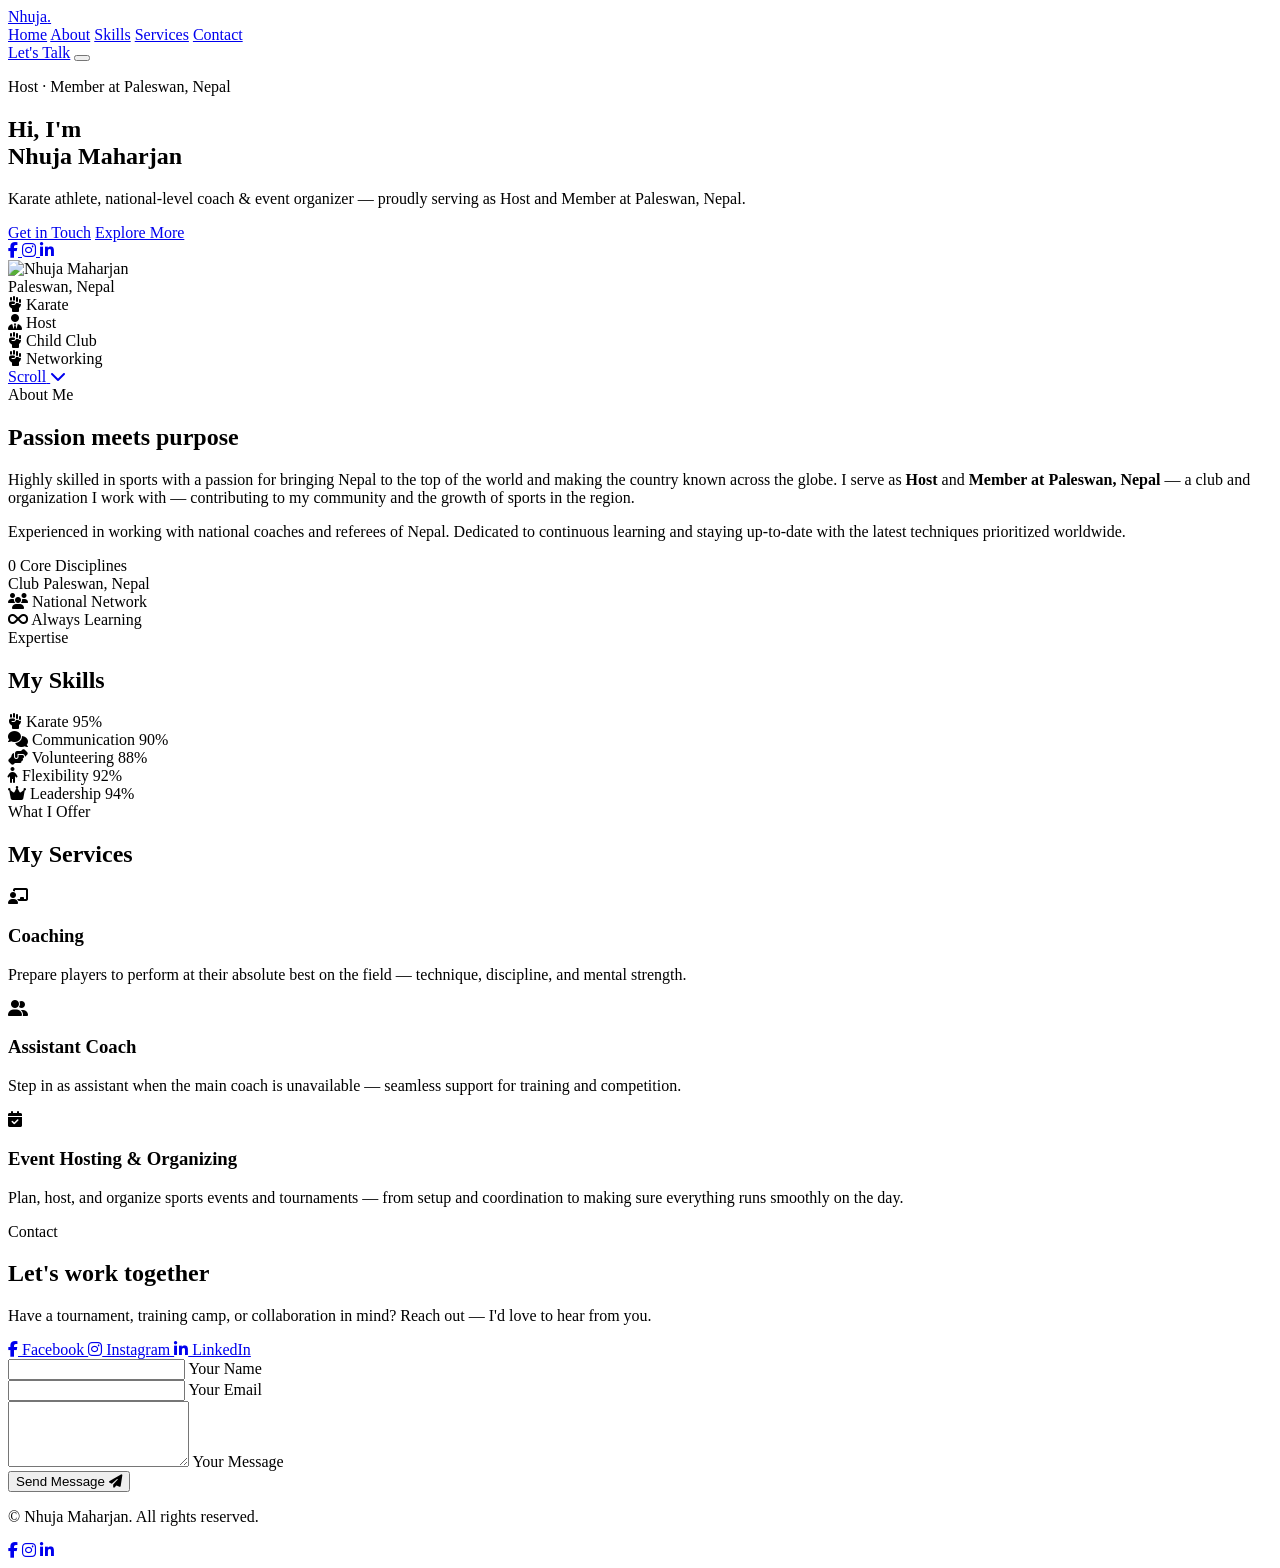
==== index.html @ 18d1a32d "Commit2" ====
<!DOCTYPE html>
<html lang="en">
<head>
  <meta charset="UTF-8">
  <meta name="viewport" content="width=device-width, initial-scale=1.0">
  <meta name="description" content="Nhuja Maharjan — Host & Member at Paleswan, Nepal. Karate athlete, coach, and event organizer.">
  <title>Nhuja Maharjan | Portfolio</title>
  <link rel="preconnect" href="https://fonts.googleapis.com">
  <link rel="preconnect" href="https://fonts.gstatic.com" crossorigin>
  <link href="https://fonts.googleapis.com/css2?family=Outfit:wght@300;400;500;600;700&family=Syne:wght@600;700;800&display=swap" rel="stylesheet">
  <link rel="stylesheet" href="https://cdnjs.cloudflare.com/ajax/libs/font-awesome/6.5.1/css/all.min.css">
  <link rel="stylesheet" href="css/style.css">
</head>
<body>
  <div class="cursor-glow" aria-hidden="true"></div>
  <div class="grain" aria-hidden="true"></div>

  <header class="header" id="header">
    <a href="#home" class="logo">Nhuja<span>.</span></a>
    <nav class="nav" id="nav">
      <a href="#home" class="nav-link active">Home</a>
      <a href="#about" class="nav-link">About</a>
      <a href="#skills" class="nav-link">Skills</a>
      <a href="#services" class="nav-link">Services</a>
      <a href="#contact" class="nav-link">Contact</a>
    </nav>
    <a href="#contact" class="btn btn-primary header-cta">Let's Talk</a>
    <button class="menu-toggle" id="menuToggle" aria-label="Toggle menu" aria-expanded="false">
      <span></span>
      <span></span>
      <span></span>
    </button>
  </header>

  <main>
    <section class="hero" id="home">
      <div class="hero-bg">
        <div class="orb orb-1"></div>
        <div class="orb orb-2"></div>
        <div class="orb orb-3"></div>
        <div class="grid-lines"></div>
      </div>
      <div class="container hero-inner">
        <div class="hero-content reveal">
          <p class="eyebrow">
            <span class="pulse-dot"></span>
            Host · Member at Paleswan, Nepal
          </p>
          <h1 class="hero-title">
            Hi, I'm <br>
            <span class="gradient-text">Nhuja Maharjan</span>
          </h1>
          <p class="hero-subtitle">
            Karate athlete, national-level coach & event organizer — proudly serving as Host and Member at Paleswan, Nepal.
          </p>
          <div class="hero-actions">
            <a href="#contact" class="btn btn-primary">Get in Touch</a>
            <a href="#about" class="btn btn-ghost">Explore More</a>
          </div>
          <div class="hero-social">
            <a href="https://www.facebook.com/nhujah.maharjan.11" target="_blank" rel="noopener noreferrer" aria-label="Facebook">
              <i class="fab fa-facebook-f"></i>
            </a>
            <a href="https://www.instagram.com/_kai_cha/" target="_blank" rel="noopener noreferrer" aria-label="Instagram">
              <i class="fab fa-instagram"></i>
            </a>
            <a href="https://www.linkedin.com/in/nhuja-maharjan-b84320339/" target="_blank" rel="noopener noreferrer" aria-label="LinkedIn">
              <i class="fab fa-linkedin-in"></i>
            </a>
          </div>
        </div>
        <div class="hero-visual reveal reveal-delay">
          <div class="avatar-ring has-photo">
            <div class="avatar has-photo">
              <img src="images/555_8491.JPG" alt="Nhuja Maharjan" class="avatar-img" width="272" height="272">
            </div>
          </div>
          <div class="floating-card card-1">
            <span>Paleswan, Nepal</span>
          </div>
          <div class="floating-card card-2">
            <i class="fas fa-fist-raised"></i>
            <span>Karate</span>
          </div>
          <div class="floating-card card-3">
            <i class="fas fa-user-tie"></i>
            <span>Host</span>
          </div>
          <div class="floating-card card-2">
            <i class="fas fa-fist-raised"></i>
            <span>Child Club</span>
          </div>
          <div class="floating-card card-2">
            <i class="fas fa-fist-raised"></i>
            <span>Networking</span>
          </div>
        </div>
      </div>
      <a href="#about" class="scroll-hint" aria-label="Scroll down">
        <span>Scroll</span>
        <i class="fas fa-chevron-down"></i>
      </a>
    </section>

    <section class="section about" id="about">
      <div class="container">
        <div class="section-header reveal">
          <span class="section-tag">About Me</span>
          <h2 class="section-title">Passion meets <span class="gradient-text">purpose</span></h2>
        </div>
        <div class="about-grid">
          <div class="about-text reveal">
            <p>
              Highly skilled in sports with a passion for bringing Nepal to the top of the world and making the country known across the globe. I serve as <strong>Host</strong> and <strong>Member at Paleswan, Nepal</strong> — a club and organization I work with — contributing to my community and the growth of sports in the region.
            </p>
            <p>
              Experienced in working with national coaches and referees of Nepal. Dedicated to continuous learning and staying up-to-date with the latest techniques prioritized worldwide.
            </p>
          </div>
          <div class="stats reveal reveal-delay">
            <div class="stat-card">
              <span class="stat-number" data-count="5">0</span>
              <span class="stat-label">Core Disciplines</span>
            </div>
            <div class="stat-card">
              <span class="stat-number stat-text">Club</span>
              <span class="stat-label">Paleswan, Nepal</span>
            </div>
            <div class="stat-card">
              <span class="stat-number"><i class="fas fa-users"></i></span>
              <span class="stat-label">National Network</span>
            </div>
            <div class="stat-card">
              <span class="stat-number"><i class="fas fa-infinity"></i></span>
              <span class="stat-label">Always Learning</span>
            </div>
          </div>
        </div>
      </div>
    </section>

    <section class="section skills" id="skills">
      <div class="container">
        <div class="section-header reveal">
          <span class="section-tag">Expertise</span>
          <h2 class="section-title">My <span class="gradient-text">Skills</span></h2>
        </div>
        <div class="skills-list">
          <div class="skill-item reveal">
            <div class="skill-header">
              <span class="skill-name"><i class="fas fa-fist-raised"></i> Karate</span>
              <span class="skill-percent">95%</span>
            </div>
            <div class="skill-bar"><div class="skill-fill" data-width="95"></div></div>
          </div>
          <div class="skill-item reveal">
            <div class="skill-header">
              <span class="skill-name"><i class="fas fa-comments"></i> Communication</span>
              <span class="skill-percent">90%</span>
            </div>
            <div class="skill-bar"><div class="skill-fill" data-width="90"></div></div>
          </div>
          <div class="skill-item reveal">
            <div class="skill-header">
              <span class="skill-name"><i class="fas fa-hands-helping"></i> Volunteering</span>
              <span class="skill-percent">88%</span>
            </div>
            <div class="skill-bar"><div class="skill-fill" data-width="88"></div></div>
          </div>
          <div class="skill-item reveal">
            <div class="skill-header">
              <span class="skill-name"><i class="fas fa-child"></i> Flexibility</span>
              <span class="skill-percent">92%</span>
            </div>
            <div class="skill-bar"><div class="skill-fill" data-width="92"></div></div>
          </div>
          <div class="skill-item reveal">
            <div class="skill-header">
              <span class="skill-name"><i class="fas fa-crown"></i> Leadership</span>
              <span class="skill-percent">94%</span>
            </div>
            <div class="skill-bar"><div class="skill-fill" data-width="94"></div></div>
          </div>
        </div>
      </div>
    </section>

    <section class="section services" id="services">
      <div class="container">
        <div class="section-header reveal">
          <span class="section-tag">What I Offer</span>
          <h2 class="section-title">My <span class="gradient-text">Services</span></h2>
        </div>
        <div class="services-grid">
          <article class="service-card reveal">
            <div class="service-icon"><i class="fas fa-chalkboard-teacher"></i></div>
            <h3>Coaching</h3>
            <p>Prepare players to perform at their absolute best on the field — technique, discipline, and mental strength.</p>
            <span class="service-line"></span>
          </article>
          <article class="service-card reveal reveal-delay">
            <div class="service-icon"><i class="fas fa-user-friends"></i></div>
            <h3>Assistant Coach</h3>
            <p>Step in as assistant when the main coach is unavailable — seamless support for training and competition.</p>
            <span class="service-line"></span>
          </article>
          <article class="service-card reveal reveal-delay-2">
            <div class="service-icon"><i class="fas fa-calendar-check"></i></div>
            <h3>Event Hosting & Organizing</h3>
            <p>Plan, host, and organize sports events and tournaments — from setup and coordination to making sure everything runs smoothly on the day.</p>
            <span class="service-line"></span>
          </article>
        </div>
      </div>
    </section>

    <section class="section contact" id="contact">
      <div class="container">
        <div class="contact-wrapper">
          <div class="contact-info reveal">
            <span class="section-tag">Contact</span>
            <h2 class="section-title">Let's work <span class="gradient-text">together</span></h2>
            <p>Have a tournament, training camp, or collaboration in mind? Reach out — I'd love to hear from you.</p>
            <div class="contact-links">
              <a href="https://www.facebook.com/nhujah.maharjan.11" target="_blank" rel="noopener noreferrer" class="contact-link">
                <i class="fab fa-facebook-f"></i> Facebook
              </a>
              <a href="https://www.instagram.com/_kai_cha/" target="_blank" rel="noopener noreferrer" class="contact-link">
                <i class="fab fa-instagram"></i> Instagram
              </a>
              <a href="https://www.linkedin.com/in/nhuja-maharjan-b84320339/" target="_blank" rel="noopener noreferrer" class="contact-link">
                <i class="fab fa-linkedin-in"></i> LinkedIn
              </a>
            </div>
          </div>
          <form class="contact-form reveal reveal-delay" id="contactForm">
            <div class="form-group">
              <input type="text" id="name" name="name" placeholder=" " required>
              <label for="name">Your Name</label>
            </div>
            <div class="form-group">
              <input type="email" id="email" name="email" placeholder=" " required>
              <label for="email">Your Email</label>
            </div>
            <div class="form-group">
              <textarea id="message" name="message" rows="4" placeholder=" " required></textarea>
              <label for="message">Your Message</label>
            </div>
            <button type="submit" class="btn btn-primary btn-full">
              Send Message <i class="fas fa-paper-plane"></i>
            </button>
          </form>
        </div>
      </div>
    </section>
  </main>

  <footer class="footer">
    <div class="container footer-inner">
      <p>&copy; <span id="year"></span> Nhuja Maharjan. All rights reserved.</p>
      <div class="footer-social">
        <a href="https://www.facebook.com/nhujah.maharjan.11" target="_blank" rel="noopener noreferrer" aria-label="Facebook"><i class="fab fa-facebook-f"></i></a>
        <a href="https://www.instagram.com/_kai_cha/" target="_blank" rel="noopener noreferrer" aria-label="Instagram"><i class="fab fa-instagram"></i></a>
        <a href="https://www.linkedin.com/in/nhuja-maharjan-b84320339/" target="_blank" rel="noopener noreferrer" aria-label="LinkedIn"><i class="fab fa-linkedin-in"></i></a>
      </div>
    </div>
  </footer>

  <script src="js/main.js"></script>
</body>
</html>
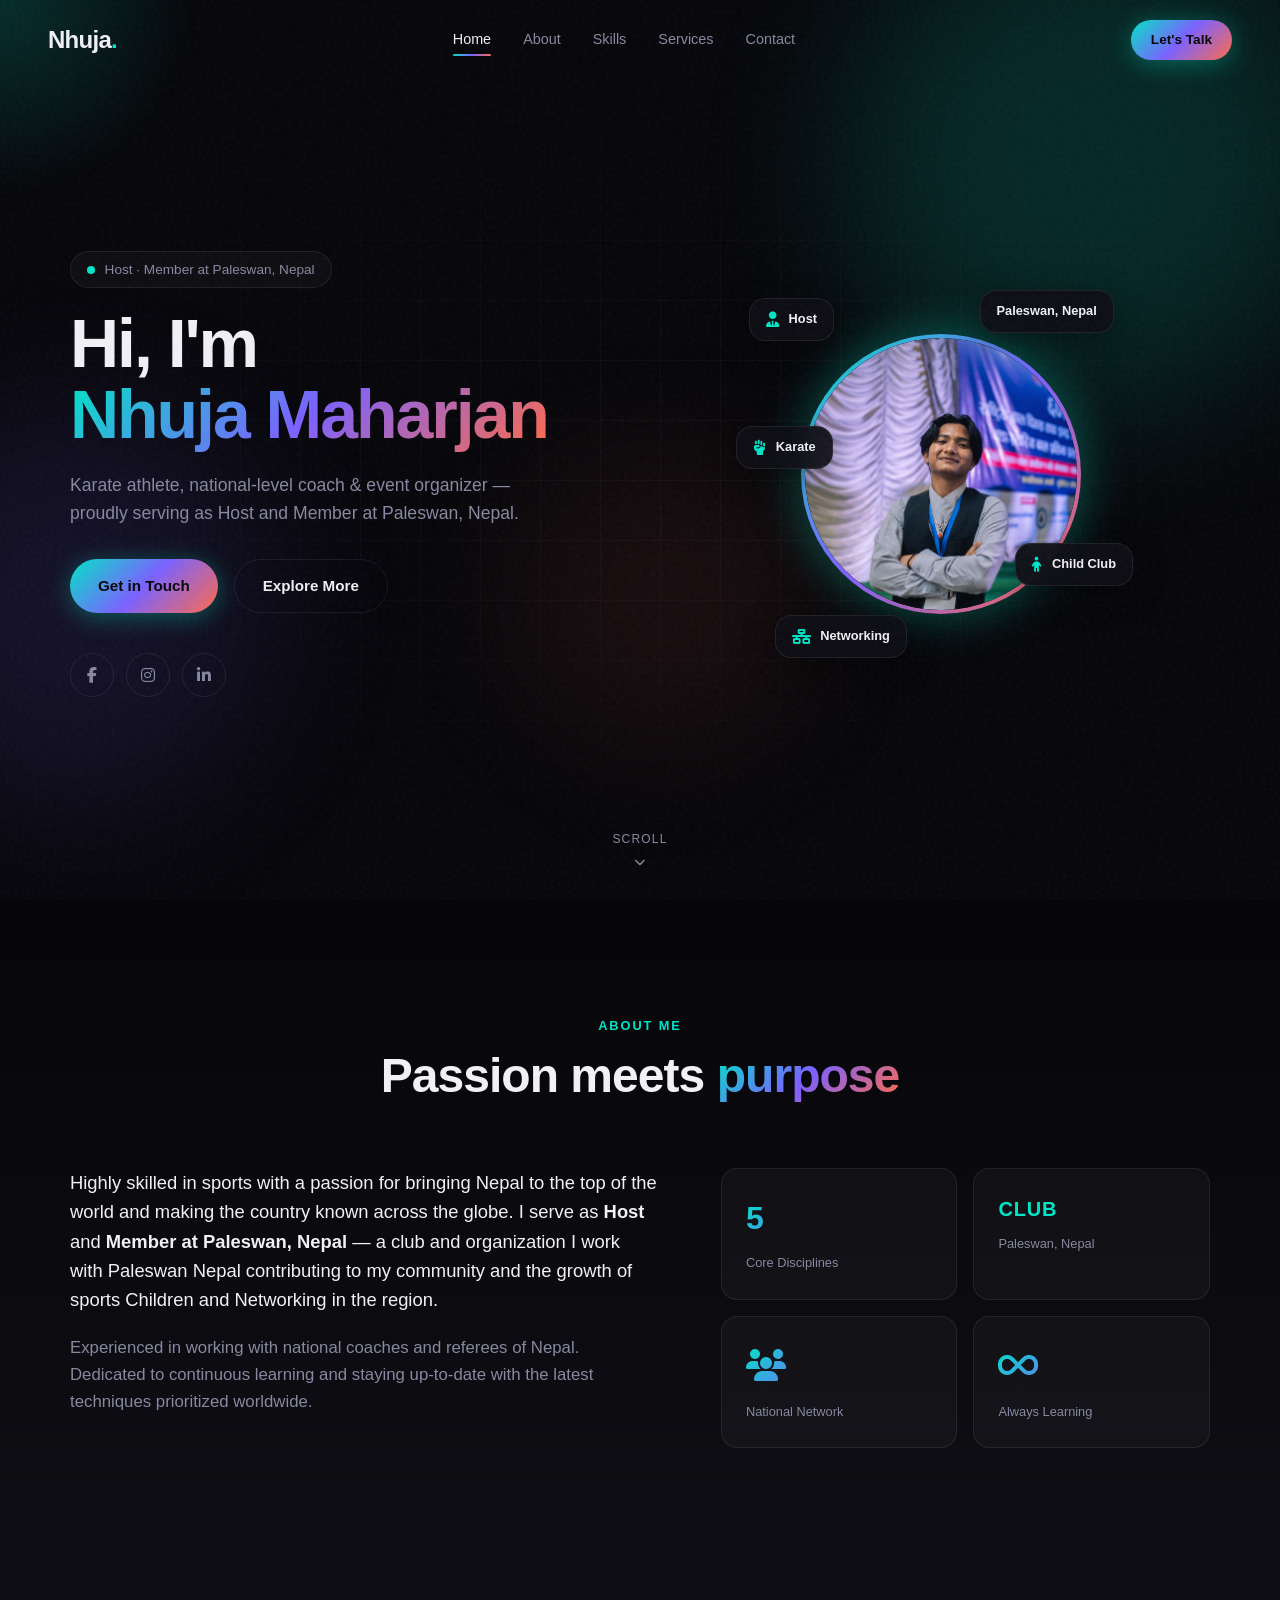
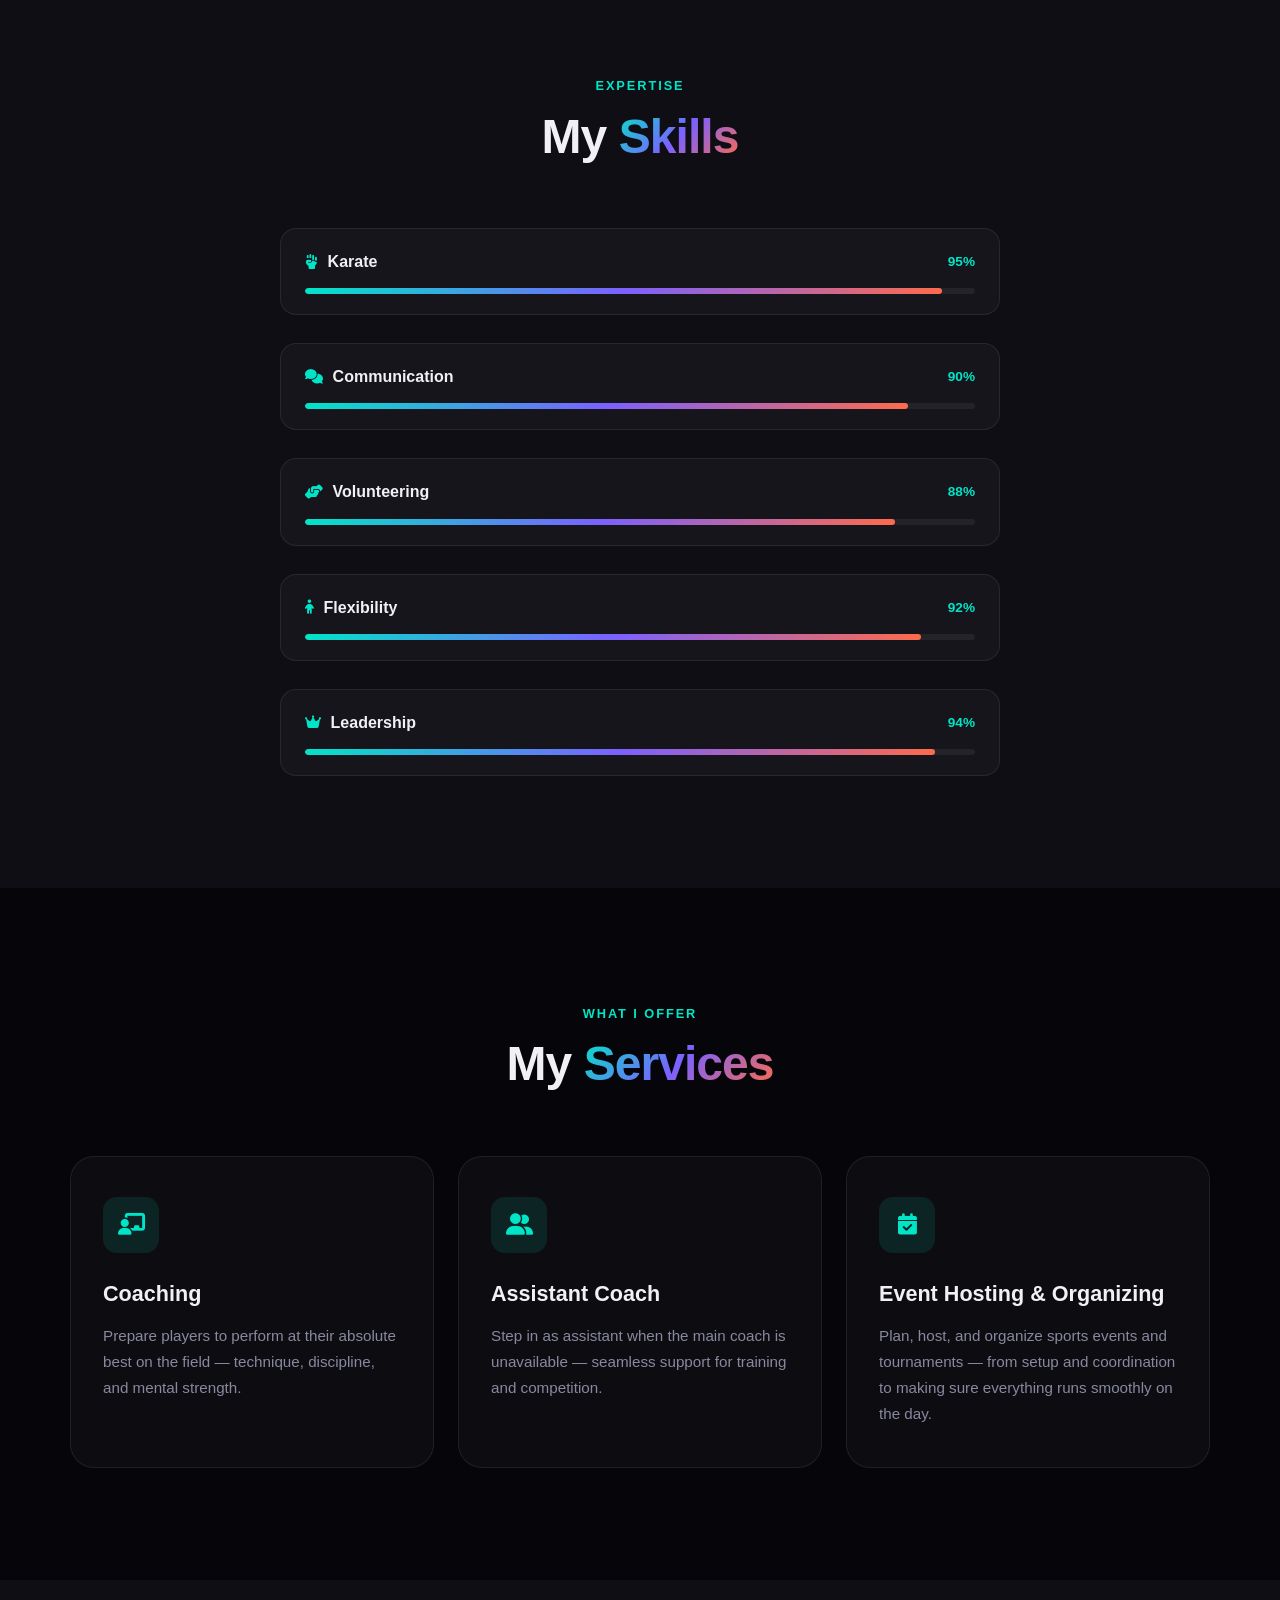
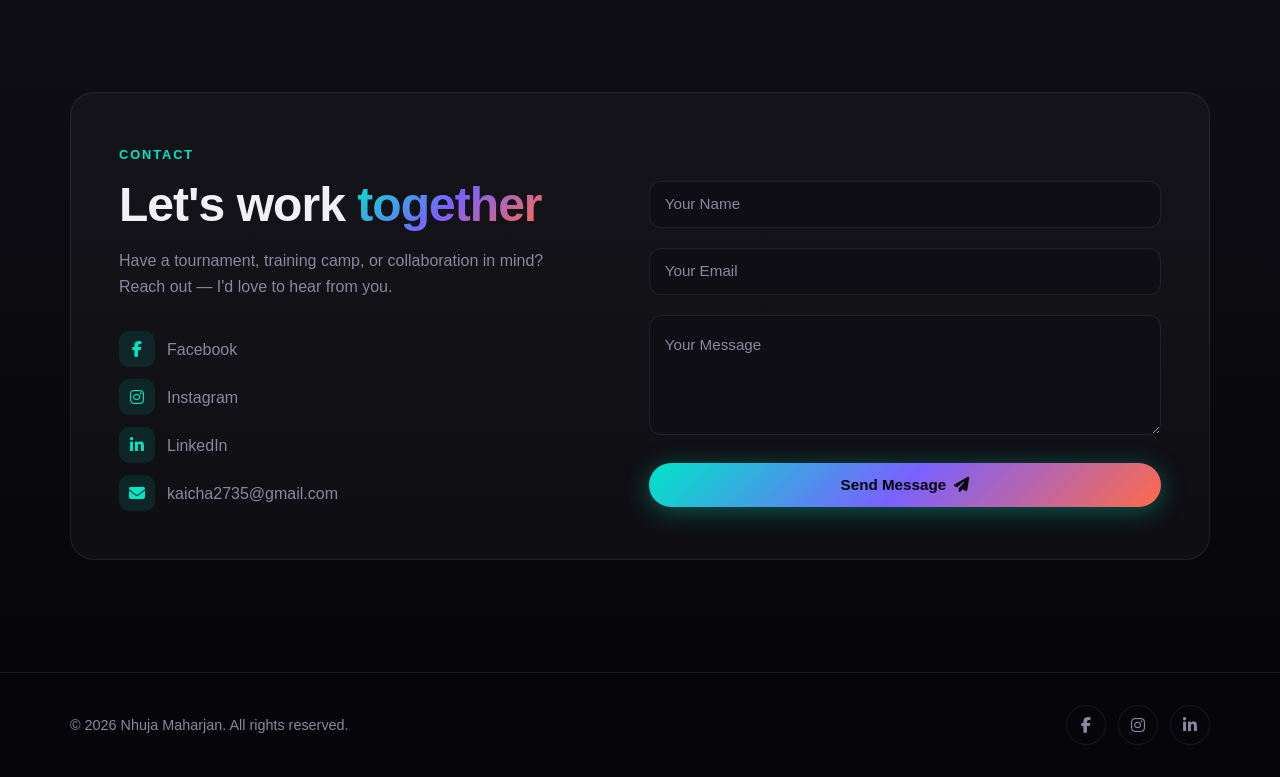
==== commit 57a0d4df: "Update portfolio files" ====
--- a/index.html
+++ b/index.html
@@ -70,29 +70,31 @@
           </div>
         </div>
         <div class="hero-visual reveal reveal-delay">
-          <div class="avatar-ring has-photo">
-            <div class="avatar has-photo">
-              <img src="images/555_8491.JPG" alt="Nhuja Maharjan" class="avatar-img" width="272" height="272">
-            </div>
-          </div>
-          <div class="floating-card card-1">
-            <span>Paleswan, Nepal</span>
-          </div>
-          <div class="floating-card card-2">
-            <i class="fas fa-fist-raised"></i>
-            <span>Karate</span>
-          </div>
-          <div class="floating-card card-3">
-            <i class="fas fa-user-tie"></i>
-            <span>Host</span>
-          </div>
-          <div class="floating-card card-2">
-            <i class="fas fa-fist-raised"></i>
-            <span>Child Club</span>
-          </div>
-          <div class="floating-card card-2">
-            <i class="fas fa-fist-raised"></i>
-            <span>Networking</span>
+          <div class="hero-avatar-wrap">
+            <div class="avatar-ring has-photo">
+              <div class="avatar has-photo">
+                <img src="images/555_8491.JPG" alt="Nhuja Maharjan" class="avatar-img" width="272" height="272">
+              </div>
+            </div>
+            <div class="floating-card card-1">
+              <span>Paleswan, Nepal</span>
+            </div>
+            <div class="floating-card card-2">
+              <i class="fas fa-fist-raised"></i>
+              <span>Karate</span>
+            </div>
+            <div class="floating-card card-3">
+              <i class="fas fa-user-tie"></i>
+              <span>Host</span>
+            </div>
+            <div class="floating-card card-4">
+              <i class="fas fa-child"></i>
+              <span>Child Club</span>
+            </div>
+            <div class="floating-card card-5">
+              <i class="fas fa-network-wired"></i>
+              <span>Networking</span>
+            </div>
           </div>
         </div>
       </div>
@@ -111,7 +113,7 @@
         <div class="about-grid">
           <div class="about-text reveal">
             <p>
-              Highly skilled in sports with a passion for bringing Nepal to the top of the world and making the country known across the globe. I serve as <strong>Host</strong> and <strong>Member at Paleswan, Nepal</strong> — a club and organization I work with — contributing to my community and the growth of sports in the region.
+              Highly skilled in sports with a passion for bringing Nepal to the top of the world and making the country known across the globe. I serve as <strong>Host</strong> and <strong>Member at Paleswan, Nepal</strong> — a club and organization I work with Paleswan Nepal contributing to my community and the growth of sports Children and Networking in the region.
             </p>
             <p>
               Experienced in working with national coaches and referees of Nepal. Dedicated to continuous learning and staying up-to-date with the latest techniques prioritized worldwide.
@@ -231,9 +233,23 @@
               <a href="https://www.linkedin.com/in/nhuja-maharjan-b84320339/" target="_blank" rel="noopener noreferrer" class="contact-link">
                 <i class="fab fa-linkedin-in"></i> LinkedIn
               </a>
-            </div>
-          </div>
-          <form class="contact-form reveal reveal-delay" id="contactForm">
+              <a href="mailto:kaicha2735@gmail.com" class="contact-link">
+                <i class="fas fa-envelope"></i> kaicha2735@gmail.com
+              </a>
+            </div>
+          </div>
+          <form
+            class="contact-form reveal reveal-delay"
+            id="contactForm"
+            action="https://formsubmit.co/kaicha2735@gmail.com"
+            method="POST"
+            novalidate
+          >
+            <input type="hidden" name="_subject" value="New message from portfolio">
+            <input type="hidden" name="_template" value="table">
+            <input type="hidden" name="_captcha" value="false">
+            <p class="form-status" id="formStatus" role="status" aria-live="polite"></p>
+            <input type="text" name="_honey" class="form-honey" tabindex="-1" autocomplete="off" aria-hidden="true">
             <div class="form-group">
               <input type="text" id="name" name="name" placeholder=" " required>
               <label for="name">Your Name</label>
@@ -266,6 +282,8 @@
     </div>
   </footer>
 
+  <script src="js/config.js"></script>
+  <script src="js/mailer.js"></script>
   <script src="js/main.js"></script>
 </body>
 </html>
--- a/css/style.css
+++ b/css/style.css
@@ -0,0 +1,1051 @@
+/* ─── Variables ─── */
+:root {
+  --bg: #06060a;
+  --bg-elevated: #0e0e14;
+  --bg-card: rgba(255, 255, 255, 0.03);
+  --border: rgba(255, 255, 255, 0.08);
+  --text: #f0f0f5;
+  --text-muted: #8888a0;
+  --accent: #00e5c7;
+  --accent-2: #ff6b4a;
+  --accent-glow: rgba(0, 229, 199, 0.35);
+  --gradient: linear-gradient(135deg, var(--accent) 0%, #7b61ff 50%, var(--accent-2) 100%);
+  --font-display: 'Syne', sans-serif;
+  --font-body: 'Outfit', sans-serif;
+  --radius: 16px;
+  --radius-lg: 24px;
+  --transition: 0.35s cubic-bezier(0.4, 0, 0.2, 1);
+  --header-h: 80px;
+}
+
+/* ─── Reset ─── */
+*, *::before, *::after {
+  margin: 0;
+  padding: 0;
+  box-sizing: border-box;
+}
+
+html {
+  scroll-behavior: smooth;
+  scroll-padding-top: var(--header-h);
+}
+
+body {
+  font-family: var(--font-body);
+  background: var(--bg);
+  color: var(--text);
+  line-height: 1.6;
+  overflow-x: hidden;
+}
+
+a {
+  color: inherit;
+  text-decoration: none;
+}
+
+img {
+  max-width: 100%;
+  display: block;
+}
+
+button {
+  font-family: inherit;
+  cursor: pointer;
+  border: none;
+  background: none;
+}
+
+.container {
+  width: min(1140px, 92vw);
+  margin: 0 auto;
+}
+
+/* ─── Grain & cursor glow ─── */
+.grain {
+  position: fixed;
+  inset: 0;
+  pointer-events: none;
+  z-index: 9998;
+  opacity: 0.04;
+  background-image: url("data:image/svg+xml,%3Csvg viewBox='0 0 256 256' xmlns='http://www.w3.org/2000/svg'%3E%3Cfilter id='n'%3E%3CfeTurbulence type='fractalNoise' baseFrequency='0.9' numOctaves='4' stitchTiles='stitch'/%3E%3C/filter%3E%3Crect width='100%25' height='100%25' filter='url(%23n)'/%3E%3C/svg%3E");
+}
+
+.cursor-glow {
+  position: fixed;
+  width: 400px;
+  height: 400px;
+  border-radius: 50%;
+  background: radial-gradient(circle, var(--accent-glow) 0%, transparent 70%);
+  pointer-events: none;
+  z-index: 0;
+  transform: translate(-50%, -50%);
+  opacity: 0.5;
+  transition: opacity 0.3s;
+}
+
+/* ─── Typography ─── */
+.gradient-text {
+  background: var(--gradient);
+  -webkit-background-clip: text;
+  -webkit-text-fill-color: transparent;
+  background-clip: text;
+}
+
+.section-tag {
+  display: inline-block;
+  font-size: 0.8rem;
+  font-weight: 600;
+  letter-spacing: 0.15em;
+  text-transform: uppercase;
+  color: var(--accent);
+  margin-bottom: 0.75rem;
+}
+
+.section-title {
+  font-family: var(--font-display);
+  font-size: clamp(2rem, 5vw, 3rem);
+  font-weight: 800;
+  line-height: 1.15;
+  letter-spacing: -0.02em;
+}
+
+.section-header {
+  text-align: center;
+  margin-bottom: 4rem;
+}
+
+/* ─── Buttons ─── */
+.btn {
+  display: inline-flex;
+  align-items: center;
+  justify-content: center;
+  gap: 0.5rem;
+  padding: 0.85rem 1.75rem;
+  font-size: 0.95rem;
+  font-weight: 600;
+  border-radius: 100px;
+  transition: var(--transition);
+}
+
+.btn-primary {
+  background: var(--gradient);
+  color: var(--bg);
+  box-shadow: 0 4px 24px var(--accent-glow);
+}
+
+.btn-primary:hover {
+  transform: translateY(-2px);
+  box-shadow: 0 8px 32px var(--accent-glow);
+}
+
+.btn-ghost {
+  border: 1px solid var(--border);
+  color: var(--text);
+  backdrop-filter: blur(8px);
+}
+
+.btn-ghost:hover {
+  border-color: var(--accent);
+  color: var(--accent);
+}
+
+.btn-full {
+  width: 100%;
+}
+
+/* ─── Header ─── */
+.header {
+  position: fixed;
+  top: 0;
+  left: 0;
+  right: 0;
+  height: var(--header-h);
+  display: flex;
+  align-items: center;
+  justify-content: space-between;
+  padding: 0 clamp(1.25rem, 4vw, 3rem);
+  z-index: 1000;
+  transition: var(--transition);
+}
+
+.header.scrolled {
+  background: rgba(6, 6, 10, 0.85);
+  backdrop-filter: blur(20px);
+  border-bottom: 1px solid var(--border);
+}
+
+.logo {
+  font-family: var(--font-display);
+  font-size: 1.5rem;
+  font-weight: 800;
+  letter-spacing: -0.03em;
+}
+
+.logo span {
+  color: var(--accent);
+}
+
+.nav {
+  display: flex;
+  gap: 2rem;
+}
+
+.nav-link {
+  font-size: 0.9rem;
+  font-weight: 500;
+  color: var(--text-muted);
+  transition: color var(--transition);
+  position: relative;
+}
+
+.nav-link::after {
+  content: '';
+  position: absolute;
+  bottom: -4px;
+  left: 0;
+  width: 0;
+  height: 2px;
+  background: var(--gradient);
+  border-radius: 2px;
+  transition: width var(--transition);
+}
+
+.nav-link:hover,
+.nav-link.active {
+  color: var(--text);
+}
+
+.nav-link.active::after {
+  width: 100%;
+}
+
+.header-cta {
+  padding: 0.6rem 1.25rem;
+  font-size: 0.85rem;
+}
+
+.menu-toggle {
+  display: none;
+  flex-direction: column;
+  gap: 5px;
+  width: 28px;
+  padding: 4px 0;
+  z-index: 1001;
+}
+
+.menu-toggle span {
+  display: block;
+  height: 2px;
+  background: var(--text);
+  border-radius: 2px;
+  transition: var(--transition);
+}
+
+.menu-toggle.open span:nth-child(1) {
+  transform: translateY(7px) rotate(45deg);
+}
+
+.menu-toggle.open span:nth-child(2) {
+  opacity: 0;
+}
+
+.menu-toggle.open span:nth-child(3) {
+  transform: translateY(-7px) rotate(-45deg);
+}
+
+/* ─── Hero ─── */
+.hero {
+  position: relative;
+  min-height: 100vh;
+  display: flex;
+  align-items: center;
+  padding: calc(var(--header-h) + 2rem) 0 4rem;
+  overflow: visible;
+}
+
+.hero-bg {
+  position: absolute;
+  inset: 0;
+  z-index: 0;
+  overflow: hidden;
+}
+
+.orb {
+  position: absolute;
+  border-radius: 50%;
+  filter: blur(80px);
+  opacity: 0.5;
+  animation: float 8s ease-in-out infinite;
+}
+
+.orb-1 {
+  width: 500px;
+  height: 500px;
+  background: var(--accent);
+  top: -10%;
+  right: -5%;
+  opacity: 0.15;
+}
+
+.orb-2 {
+  width: 400px;
+  height: 400px;
+  background: #7b61ff;
+  bottom: 10%;
+  left: -10%;
+  opacity: 0.12;
+  animation-delay: -3s;
+}
+
+.orb-3 {
+  width: 300px;
+  height: 300px;
+  background: var(--accent-2);
+  top: 50%;
+  left: 40%;
+  opacity: 0.08;
+  animation-delay: -5s;
+}
+
+.grid-lines {
+  position: absolute;
+  inset: 0;
+  background-image:
+    linear-gradient(rgba(255,255,255,0.03) 1px, transparent 1px),
+    linear-gradient(90deg, rgba(255,255,255,0.03) 1px, transparent 1px);
+  background-size: 60px 60px;
+  mask-image: radial-gradient(ellipse 80% 60% at 50% 50%, black 20%, transparent 70%);
+}
+
+@keyframes float {
+  0%, 100% { transform: translate(0, 0) scale(1); }
+  50% { transform: translate(20px, -20px) scale(1.05); }
+}
+
+.hero-inner {
+  position: relative;
+  z-index: 1;
+  display: grid;
+  grid-template-columns: 1fr 1fr;
+  gap: 4rem;
+  align-items: center;
+}
+
+.eyebrow {
+  display: inline-flex;
+  align-items: center;
+  gap: 0.6rem;
+  font-size: 0.85rem;
+  color: var(--text-muted);
+  margin-bottom: 1.25rem;
+  padding: 0.4rem 1rem;
+  border: 1px solid var(--border);
+  border-radius: 100px;
+  background: var(--bg-card);
+}
+
+.pulse-dot {
+  width: 8px;
+  height: 8px;
+  background: var(--accent);
+  border-radius: 50%;
+  animation: pulse 2s ease infinite;
+}
+
+@keyframes pulse {
+  0%, 100% { opacity: 1; box-shadow: 0 0 0 0 var(--accent-glow); }
+  50% { opacity: 0.7; box-shadow: 0 0 0 8px transparent; }
+}
+
+.hero-title {
+  font-family: var(--font-display);
+  font-size: clamp(2.5rem, 6vw, 4.25rem);
+  font-weight: 800;
+  line-height: 1.05;
+  letter-spacing: -0.03em;
+  margin-bottom: 1.25rem;
+}
+
+.hero-subtitle {
+  font-size: 1.1rem;
+  color: var(--text-muted);
+  max-width: 480px;
+  margin-bottom: 2rem;
+  font-weight: 400;
+}
+
+.hero-actions {
+  display: flex;
+  flex-wrap: wrap;
+  gap: 1rem;
+  margin-bottom: 2.5rem;
+}
+
+.hero-social {
+  display: flex;
+  gap: 0.75rem;
+}
+
+.hero-social a {
+  width: 44px;
+  height: 44px;
+  display: flex;
+  align-items: center;
+  justify-content: center;
+  border-radius: 50%;
+  border: 1px solid var(--border);
+  color: var(--text-muted);
+  transition: var(--transition);
+}
+
+.hero-social a:hover {
+  border-color: var(--accent);
+  color: var(--accent);
+  transform: translateY(-3px);
+}
+
+/* Hero visual */
+.hero-visual {
+  position: relative;
+  display: flex;
+  justify-content: center;
+  align-items: center;
+  min-height: 480px;
+}
+
+.hero-avatar-wrap {
+  position: relative;
+  width: 320px;
+  height: 400px;
+  display: flex;
+  align-items: center;
+  justify-content: center;
+}
+
+.avatar-ring {
+  position: relative;
+  z-index: 2;
+  width: 280px;
+  height: 280px;
+  border-radius: 50%;
+  padding: 4px;
+  background: var(--gradient);
+  flex-shrink: 0;
+}
+
+.avatar-ring.has-photo {
+  animation: none;
+  box-shadow: 0 0 48px var(--accent-glow);
+}
+
+@keyframes spin-slow {
+  to { transform: rotate(360deg); }
+}
+
+.avatar {
+  width: 100%;
+  height: 100%;
+  border-radius: 50%;
+  background: var(--bg-elevated);
+  display: flex;
+  align-items: center;
+  justify-content: center;
+  overflow: hidden;
+}
+
+.avatar.has-photo {
+  animation: none;
+}
+
+.avatar-img {
+  width: 100%;
+  height: 100%;
+  object-fit: cover;
+  object-position: center 15%;
+  display: block;
+  border-radius: 50%;
+}
+
+.avatar-initials {
+  font-family: var(--font-display);
+  font-size: 4rem;
+  font-weight: 800;
+  background: var(--gradient);
+  -webkit-background-clip: text;
+  -webkit-text-fill-color: transparent;
+  background-clip: text;
+}
+
+.floating-card {
+  position: absolute;
+  z-index: 3;
+  display: flex;
+  align-items: center;
+  gap: 0.6rem;
+  padding: 0.65rem 1rem;
+  background: rgba(14, 14, 20, 0.92);
+  border: 1px solid var(--border);
+  border-radius: var(--radius);
+  backdrop-filter: blur(12px);
+  font-size: 0.8rem;
+  font-weight: 600;
+  box-shadow: 0 8px 32px rgba(0, 0, 0, 0.4);
+  white-space: nowrap;
+  animation: float-card 4s ease-in-out infinite;
+}
+
+.floating-card i {
+  color: var(--accent);
+  font-size: 0.95rem;
+}
+
+.card-1 { top: 4%; right: -4%; animation-delay: 0s; }
+.card-2 { top: 38%; left: -14%; animation-delay: -1s; }
+.card-3 { top: 6%; left: -10%; animation-delay: -2s; }
+.card-4 { bottom: 22%; right: -10%; animation-delay: -2.5s; }
+.card-5 { bottom: 4%; left: -2%; animation-delay: -3.5s; }
+
+@keyframes float-card {
+  0%, 100% { transform: translateY(0); }
+  50% { transform: translateY(-10px); }
+}
+
+.scroll-hint {
+  position: absolute;
+  bottom: 2rem;
+  left: 50%;
+  transform: translateX(-50%);
+  display: flex;
+  flex-direction: column;
+  align-items: center;
+  gap: 0.5rem;
+  font-size: 0.75rem;
+  color: var(--text-muted);
+  letter-spacing: 0.1em;
+  text-transform: uppercase;
+  animation: bounce 2s ease infinite;
+  z-index: 1;
+}
+
+.scroll-hint i {
+  font-size: 0.7rem;
+}
+
+@keyframes bounce {
+  0%, 100% { transform: translateX(-50%) translateY(0); }
+  50% { transform: translateX(-50%) translateY(6px); }
+}
+
+/* ─── Sections ─── */
+.section {
+  padding: 7rem 0;
+  position: relative;
+}
+
+.about {
+  background: linear-gradient(180deg, var(--bg) 0%, var(--bg-elevated) 100%);
+}
+
+.about-grid {
+  display: grid;
+  grid-template-columns: 1.2fr 1fr;
+  gap: 4rem;
+  align-items: start;
+}
+
+.about-text p {
+  color: var(--text-muted);
+  font-size: 1.05rem;
+  margin-bottom: 1.25rem;
+}
+
+.about-text p:first-child {
+  color: var(--text);
+  font-size: 1.15rem;
+}
+
+.stats {
+  display: grid;
+  grid-template-columns: 1fr 1fr;
+  gap: 1rem;
+}
+
+.stat-card {
+  padding: 1.5rem;
+  background: var(--bg-card);
+  border: 1px solid var(--border);
+  border-radius: var(--radius);
+  transition: var(--transition);
+}
+
+.stat-card:hover {
+  border-color: rgba(0, 229, 199, 0.3);
+  transform: translateY(-4px);
+}
+
+.stat-number {
+  display: block;
+  font-family: var(--font-display);
+  font-size: 2rem;
+  font-weight: 800;
+  margin-bottom: 0.35rem;
+  background: var(--gradient);
+  -webkit-background-clip: text;
+  -webkit-text-fill-color: transparent;
+  background-clip: text;
+}
+
+.stat-number.stat-text {
+  font-size: 1.25rem;
+  letter-spacing: 0.04em;
+  text-transform: uppercase;
+  color: var(--accent);
+  -webkit-text-fill-color: var(--accent);
+  background: none;
+}
+
+.stat-label {
+  font-size: 0.8rem;
+  color: var(--text-muted);
+  font-weight: 500;
+}
+
+/* ─── Skills ─── */
+.skills {
+  background: var(--bg-elevated);
+}
+
+.skills-list {
+  max-width: 720px;
+  margin: 0 auto;
+  display: flex;
+  flex-direction: column;
+  gap: 1.75rem;
+}
+
+.skill-item {
+  padding: 1.25rem 1.5rem;
+  background: var(--bg-card);
+  border: 1px solid var(--border);
+  border-radius: var(--radius);
+  transition: var(--transition);
+}
+
+.skill-item:hover {
+  border-color: rgba(0, 229, 199, 0.2);
+}
+
+.skill-header {
+  display: flex;
+  justify-content: space-between;
+  align-items: center;
+  margin-bottom: 0.85rem;
+}
+
+.skill-name {
+  font-weight: 600;
+  display: flex;
+  align-items: center;
+  gap: 0.6rem;
+}
+
+.skill-name i {
+  color: var(--accent);
+  font-size: 0.9rem;
+}
+
+.skill-percent {
+  font-size: 0.85rem;
+  font-weight: 600;
+  color: var(--accent);
+}
+
+.skill-bar {
+  height: 6px;
+  background: rgba(255, 255, 255, 0.06);
+  border-radius: 100px;
+  overflow: hidden;
+}
+
+.skill-fill {
+  height: 100%;
+  width: 0;
+  background: var(--gradient);
+  border-radius: 100px;
+  transition: width 1.2s cubic-bezier(0.4, 0, 0.2, 1);
+}
+
+/* ─── Services ─── */
+.services-grid {
+  display: grid;
+  grid-template-columns: repeat(3, 1fr);
+  gap: 1.5rem;
+}
+
+.service-card {
+  position: relative;
+  padding: 2.5rem 2rem;
+  background: var(--bg-card);
+  border: 1px solid var(--border);
+  border-radius: var(--radius-lg);
+  overflow: hidden;
+  transition: var(--transition);
+}
+
+.service-card::before {
+  content: '';
+  position: absolute;
+  top: 0;
+  left: 0;
+  right: 0;
+  height: 3px;
+  background: var(--gradient);
+  transform: scaleX(0);
+  transform-origin: left;
+  transition: transform var(--transition);
+}
+
+.service-card:hover {
+  transform: translateY(-8px);
+  border-color: rgba(0, 229, 199, 0.25);
+  box-shadow: 0 24px 48px rgba(0, 0, 0, 0.35);
+}
+
+.service-card:hover::before {
+  transform: scaleX(1);
+}
+
+.service-icon {
+  width: 56px;
+  height: 56px;
+  display: flex;
+  align-items: center;
+  justify-content: center;
+  background: rgba(0, 229, 199, 0.1);
+  border-radius: 14px;
+  margin-bottom: 1.5rem;
+  font-size: 1.35rem;
+  color: var(--accent);
+}
+
+.service-card h3 {
+  font-family: var(--font-display);
+  font-size: 1.35rem;
+  font-weight: 700;
+  margin-bottom: 0.75rem;
+}
+
+.service-card p {
+  color: var(--text-muted);
+  font-size: 0.95rem;
+  line-height: 1.7;
+}
+
+/* ─── Contact ─── */
+.contact {
+  background: linear-gradient(180deg, var(--bg-elevated) 0%, var(--bg) 100%);
+}
+
+.contact-wrapper {
+  display: grid;
+  grid-template-columns: 1fr 1.1fr;
+  gap: 4rem;
+  align-items: start;
+  padding: 3rem;
+  background: var(--bg-card);
+  border: 1px solid var(--border);
+  border-radius: var(--radius-lg);
+}
+
+.contact-info .section-title {
+  text-align: left;
+  margin-bottom: 1rem;
+}
+
+.contact-info > p {
+  color: var(--text-muted);
+  margin-bottom: 2rem;
+}
+
+.contact-links {
+  display: flex;
+  flex-direction: column;
+  gap: 0.75rem;
+}
+
+.contact-link {
+  display: inline-flex;
+  align-items: center;
+  gap: 0.75rem;
+  font-weight: 500;
+  color: var(--text-muted);
+  transition: var(--transition);
+}
+
+.contact-link:hover {
+  color: var(--accent);
+  transform: translateX(4px);
+}
+
+.contact-link i {
+  width: 36px;
+  height: 36px;
+  display: flex;
+  align-items: center;
+  justify-content: center;
+  border-radius: 10px;
+  background: rgba(0, 229, 199, 0.1);
+  color: var(--accent);
+}
+
+.contact-form {
+  display: flex;
+  flex-direction: column;
+  gap: 1.25rem;
+}
+
+.form-status {
+  font-size: 0.9rem;
+  min-height: 1.25rem;
+  margin: 0;
+}
+
+.form-status.success {
+  color: var(--accent);
+}
+
+.form-status.error {
+  color: var(--accent-2);
+}
+
+.form-honey {
+  position: absolute;
+  left: -9999px;
+  opacity: 0;
+  height: 0;
+  width: 0;
+  pointer-events: none;
+}
+
+.form-group {
+  position: relative;
+}
+
+.form-group input,
+.form-group textarea {
+  width: 100%;
+  padding: 1.1rem 1rem 0.6rem;
+  background: var(--bg-elevated);
+  border: 1px solid var(--border);
+  border-radius: 12px;
+  color: var(--text);
+  font-family: inherit;
+  font-size: 1rem;
+  transition: var(--transition);
+  resize: vertical;
+}
+
+.form-group label {
+  position: absolute;
+  left: 1rem;
+  top: 50%;
+  transform: translateY(-50%);
+  font-size: 0.95rem;
+  color: var(--text-muted);
+  pointer-events: none;
+  transition: var(--transition);
+}
+
+.form-group textarea + label {
+  top: 1.1rem;
+  transform: none;
+}
+
+.form-group input:focus,
+.form-group textarea:focus,
+.form-group input:not(:placeholder-shown),
+.form-group textarea:not(:placeholder-shown) {
+  border-color: var(--accent);
+  outline: none;
+}
+
+.form-group input:focus + label,
+.form-group textarea:focus + label,
+.form-group input:not(:placeholder-shown) + label,
+.form-group textarea:not(:placeholder-shown) + label {
+  top: 0.5rem;
+  transform: none;
+  font-size: 0.7rem;
+  color: var(--accent);
+}
+
+.form-group textarea {
+  min-height: 120px;
+  padding-top: 1.5rem;
+}
+
+/* ─── Footer ─── */
+.footer {
+  padding: 2rem 0;
+  border-top: 1px solid var(--border);
+}
+
+.footer-inner {
+  display: flex;
+  justify-content: space-between;
+  align-items: center;
+  flex-wrap: wrap;
+  gap: 1rem;
+}
+
+.footer p {
+  font-size: 0.9rem;
+  color: var(--text-muted);
+}
+
+.footer-social {
+  display: flex;
+  gap: 0.75rem;
+}
+
+.footer-social a {
+  width: 40px;
+  height: 40px;
+  display: flex;
+  align-items: center;
+  justify-content: center;
+  border-radius: 50%;
+  border: 1px solid var(--border);
+  color: var(--text-muted);
+  transition: var(--transition);
+}
+
+.footer-social a:hover {
+  border-color: var(--accent);
+  color: var(--accent);
+}
+
+/* ─── Reveal animations ─── */
+.reveal {
+  opacity: 0;
+  transform: translateY(32px);
+  transition: opacity 0.8s ease, transform 0.8s ease;
+}
+
+.reveal.visible {
+  opacity: 1;
+  transform: translateY(0);
+}
+
+.reveal-delay { transition-delay: 0.15s; }
+.reveal-delay-2 { transition-delay: 0.3s; }
+
+/* ─── Responsive ─── */
+@media (max-width: 1024px) {
+  .hero-inner {
+    grid-template-columns: 1fr;
+    text-align: center;
+  }
+
+  .hero-subtitle {
+    margin-left: auto;
+    margin-right: auto;
+  }
+
+  .hero-actions,
+  .hero-social,
+  .eyebrow {
+    justify-content: center;
+  }
+
+  .hero-visual {
+    min-height: 340px;
+  }
+
+  .about-grid,
+  .contact-wrapper {
+    grid-template-columns: 1fr;
+  }
+
+  .services-grid {
+    grid-template-columns: 1fr;
+  }
+
+  .contact-info .section-title {
+    text-align: center;
+  }
+
+  .contact-info {
+    text-align: center;
+  }
+
+  .contact-links {
+    align-items: center;
+  }
+}
+
+@media (max-width: 768px) {
+  .nav {
+    position: fixed;
+    top: 0;
+    right: -100%;
+    width: min(300px, 85vw);
+    height: 100vh;
+    flex-direction: column;
+    padding: calc(var(--header-h) + 2rem) 2rem 2rem;
+    background: rgba(6, 6, 10, 0.98);
+    backdrop-filter: blur(20px);
+    border-left: 1px solid var(--border);
+    transition: right var(--transition);
+    gap: 1.5rem;
+  }
+
+  .nav.open {
+    right: 0;
+  }
+
+  .header-cta {
+    display: none;
+  }
+
+  .menu-toggle {
+    display: flex;
+  }
+
+  .hero-avatar-wrap {
+    width: 280px;
+    height: 360px;
+  }
+
+  .avatar-ring {
+    width: 220px;
+    height: 220px;
+  }
+
+  .avatar-initials {
+    font-size: 3rem;
+  }
+
+  .floating-card {
+    font-size: 0.72rem;
+    padding: 0.5rem 0.75rem;
+  }
+
+  .card-1 { top: 2%; right: -8%; }
+  .card-2 { top: 36%; left: -18%; }
+  .card-3 { top: 4%; left: -14%; }
+  .card-4 { bottom: 20%; right: -14%; }
+  .card-5 { bottom: 2%; left: -8%; }
+
+  .contact-wrapper {
+    padding: 1.5rem;
+  }
+
+  .section {
+    padding: 5rem 0;
+  }
+
+  .cursor-glow {
+    display: none;
+  }
+}
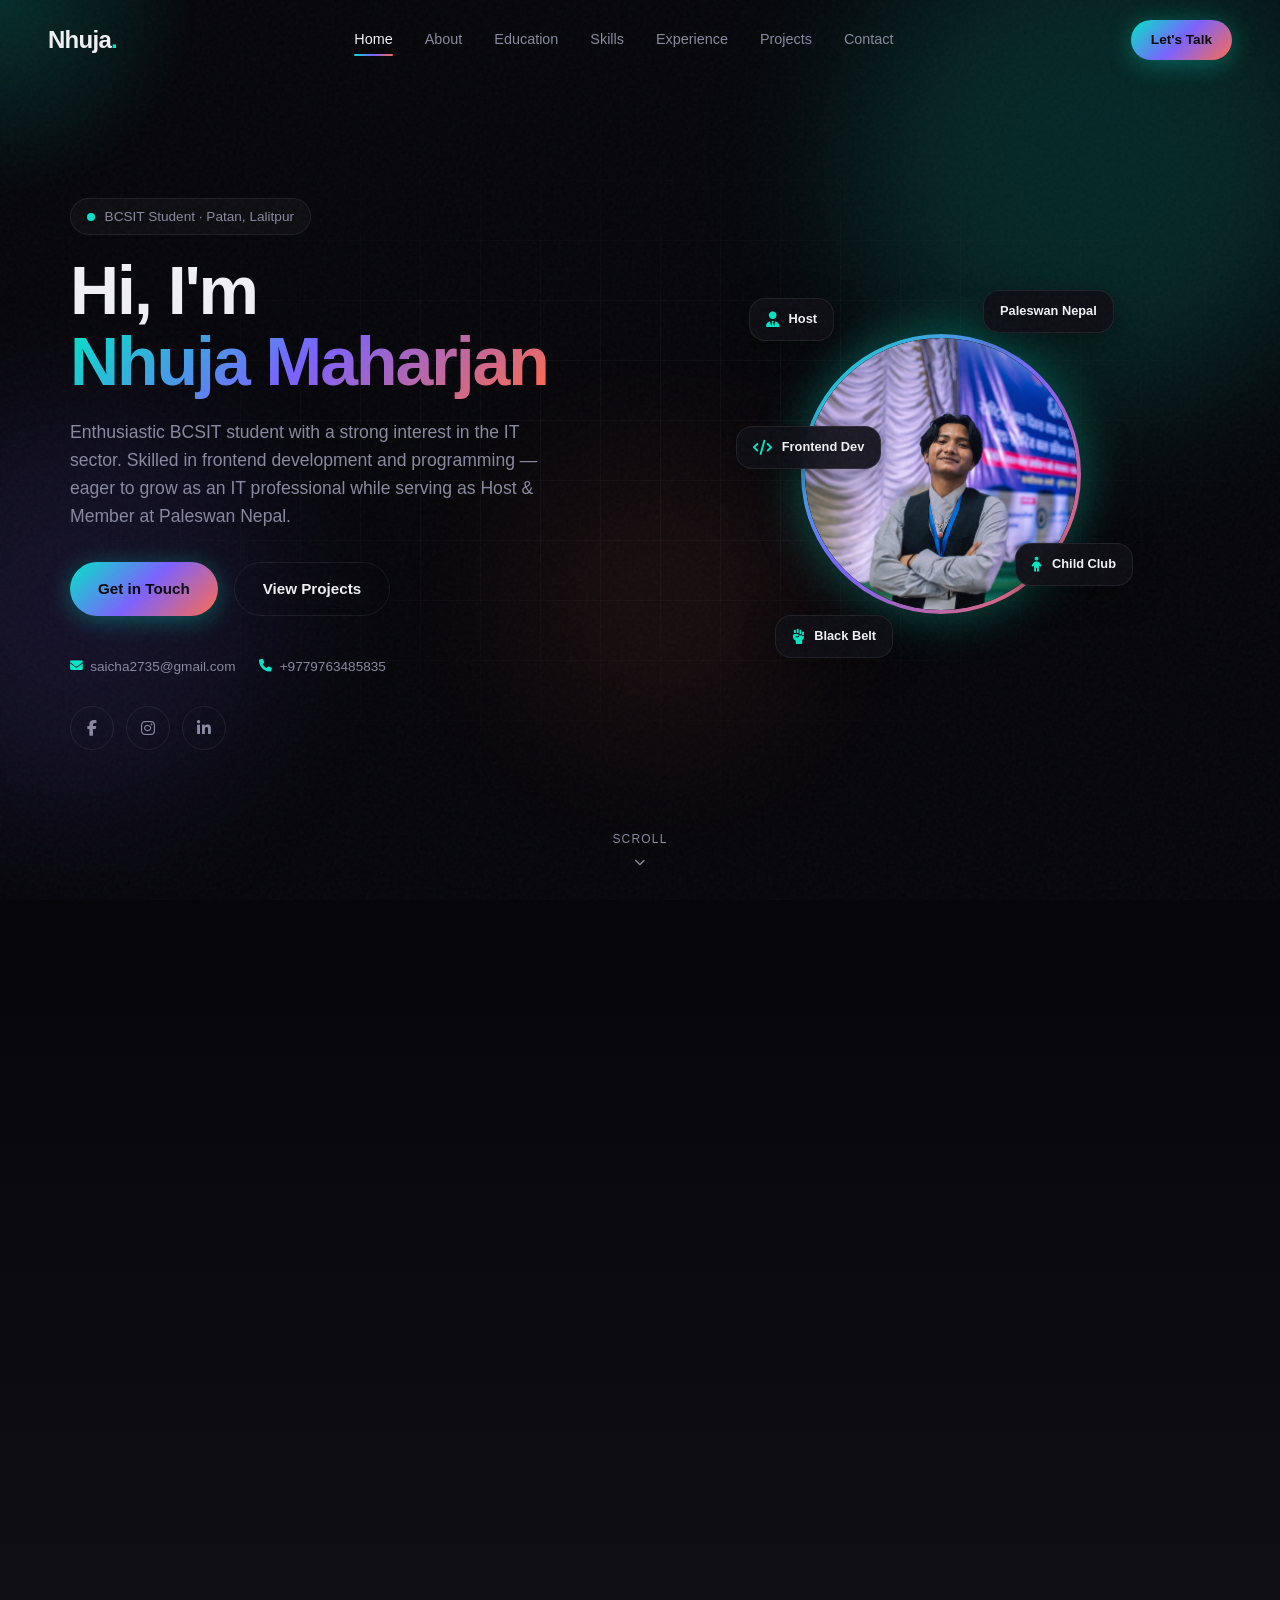
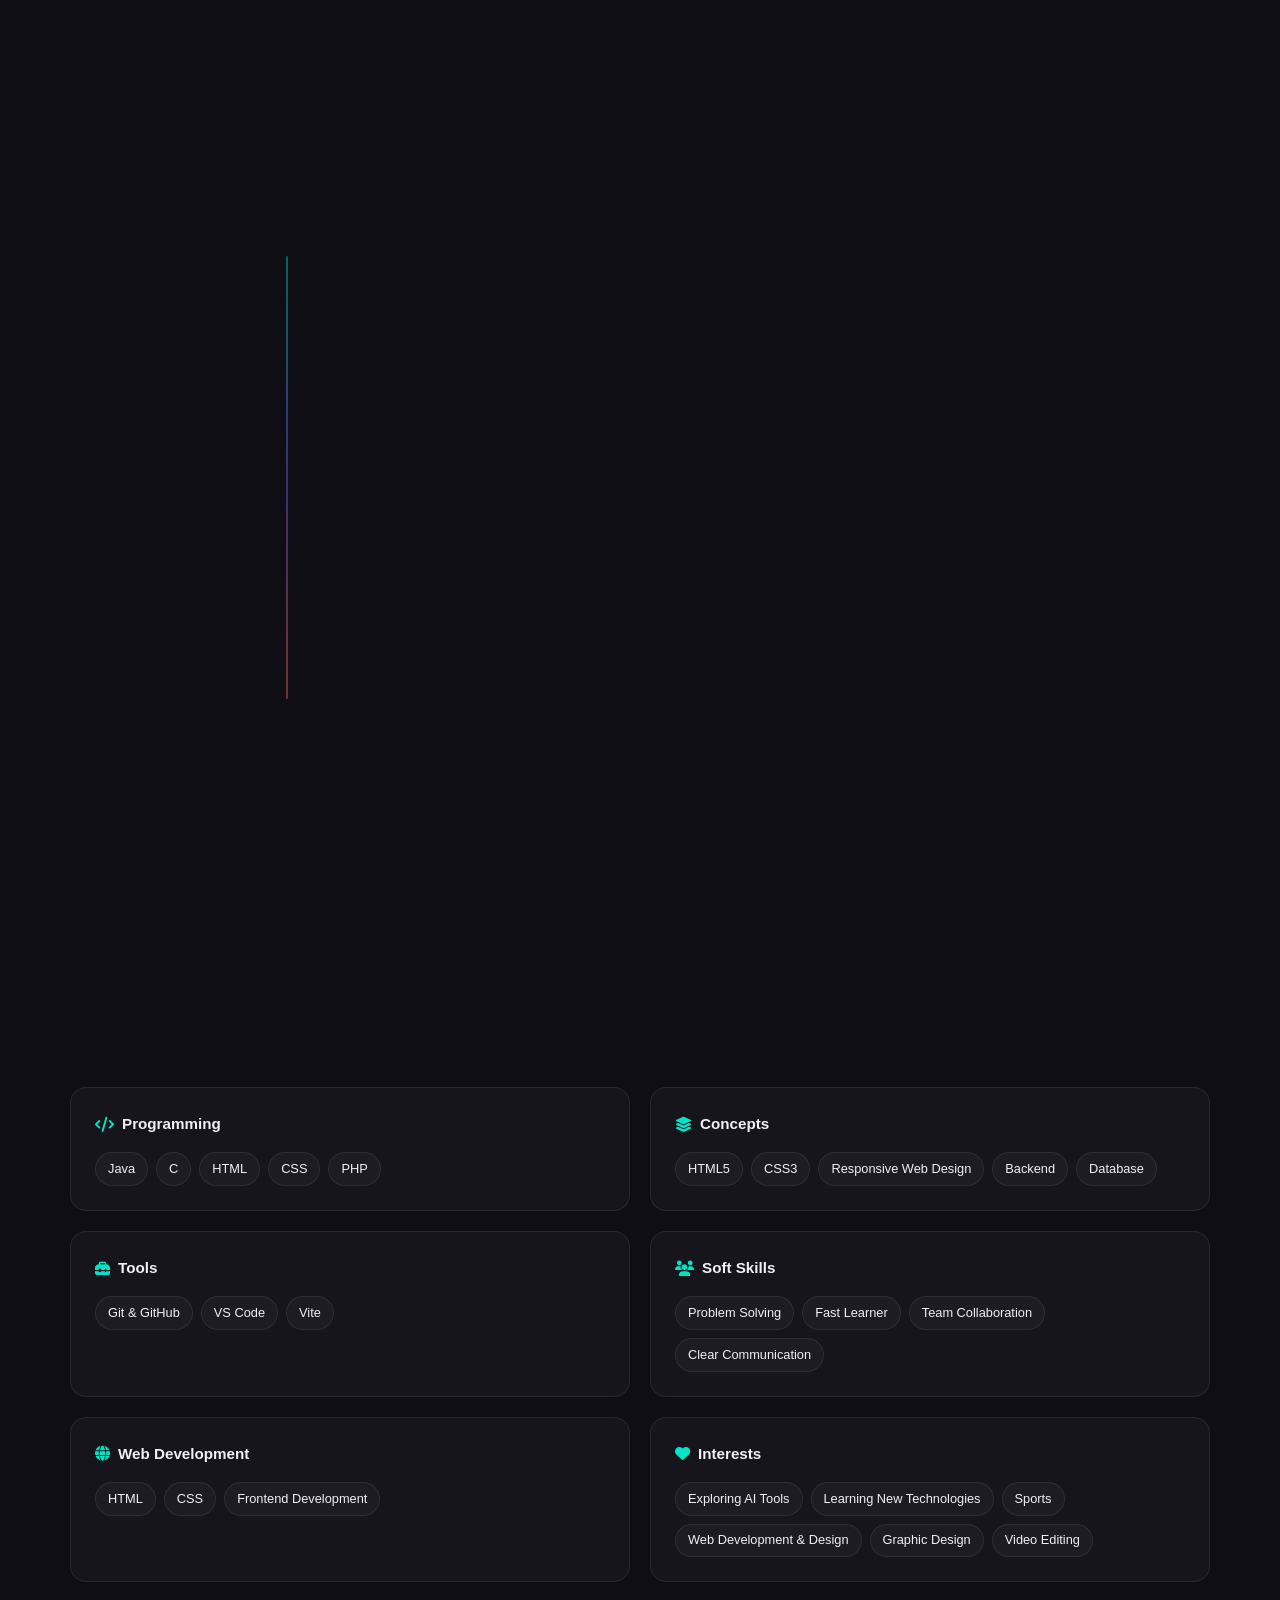
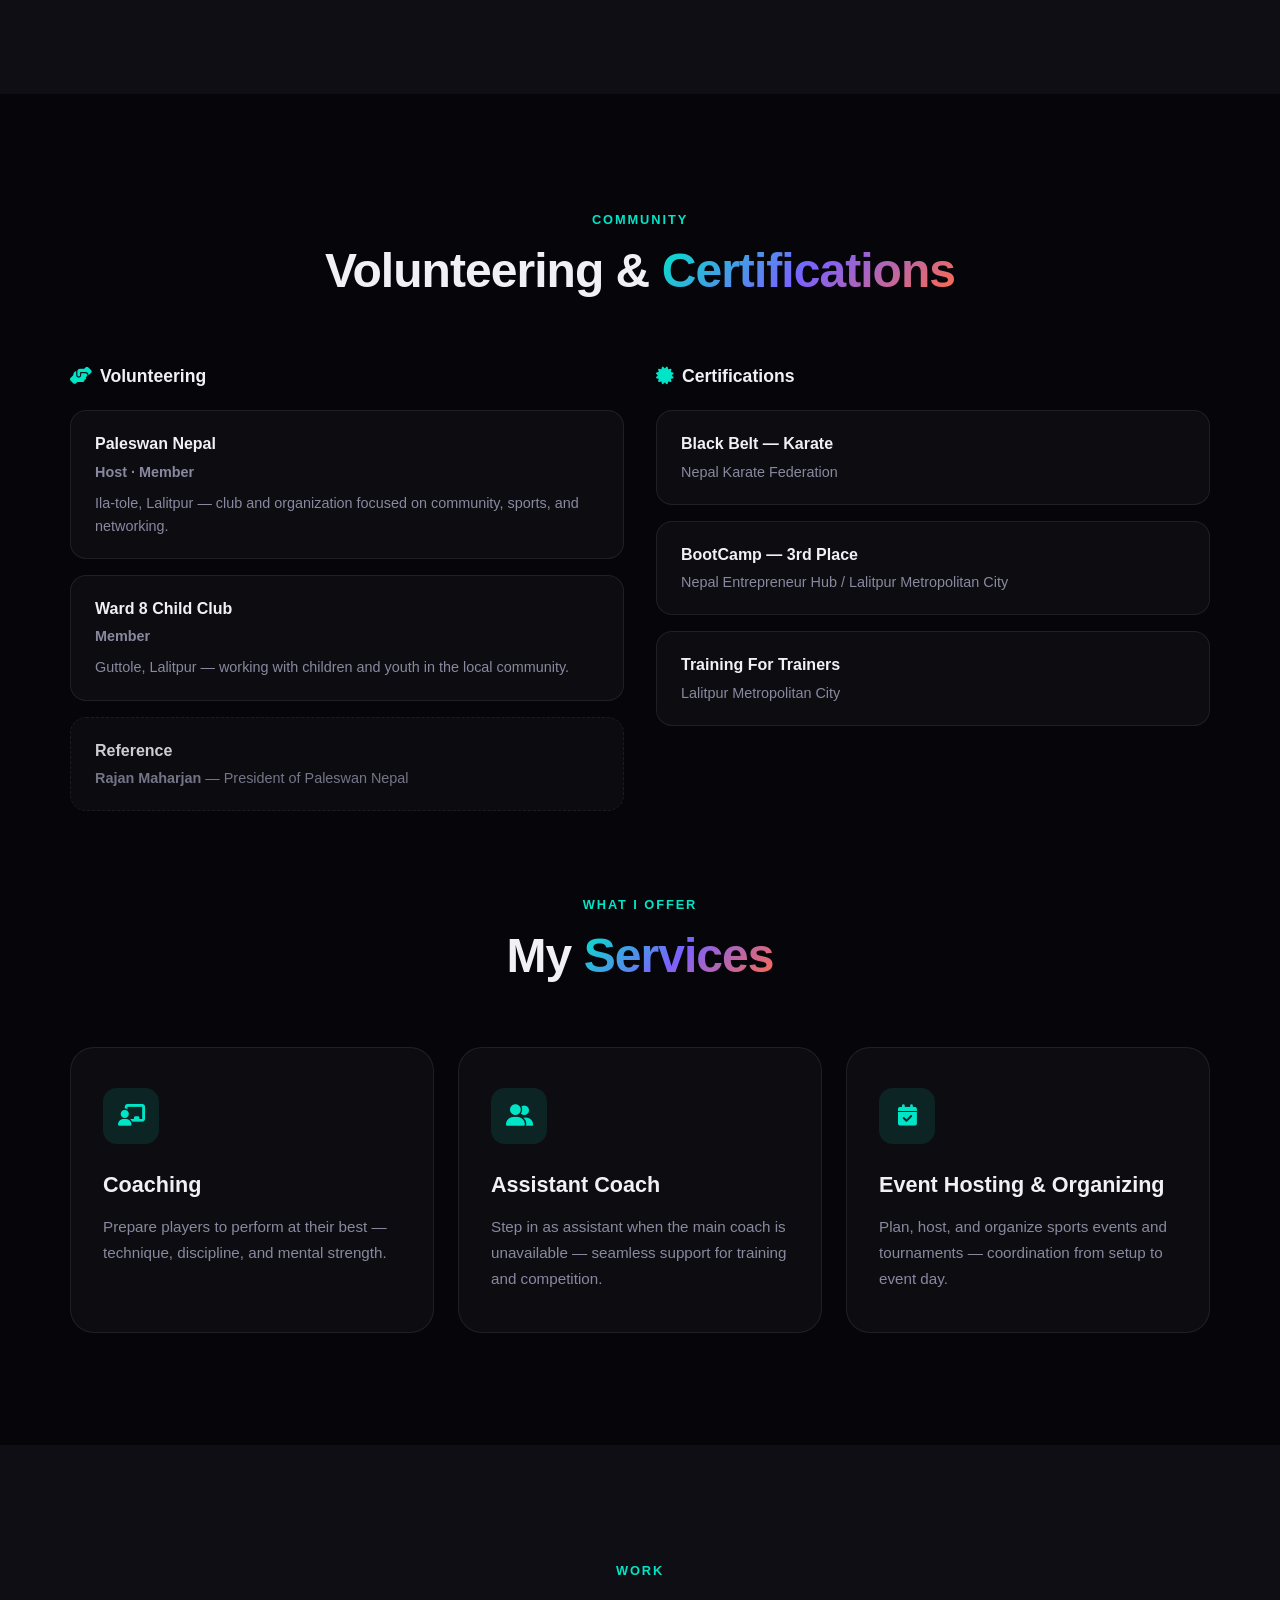
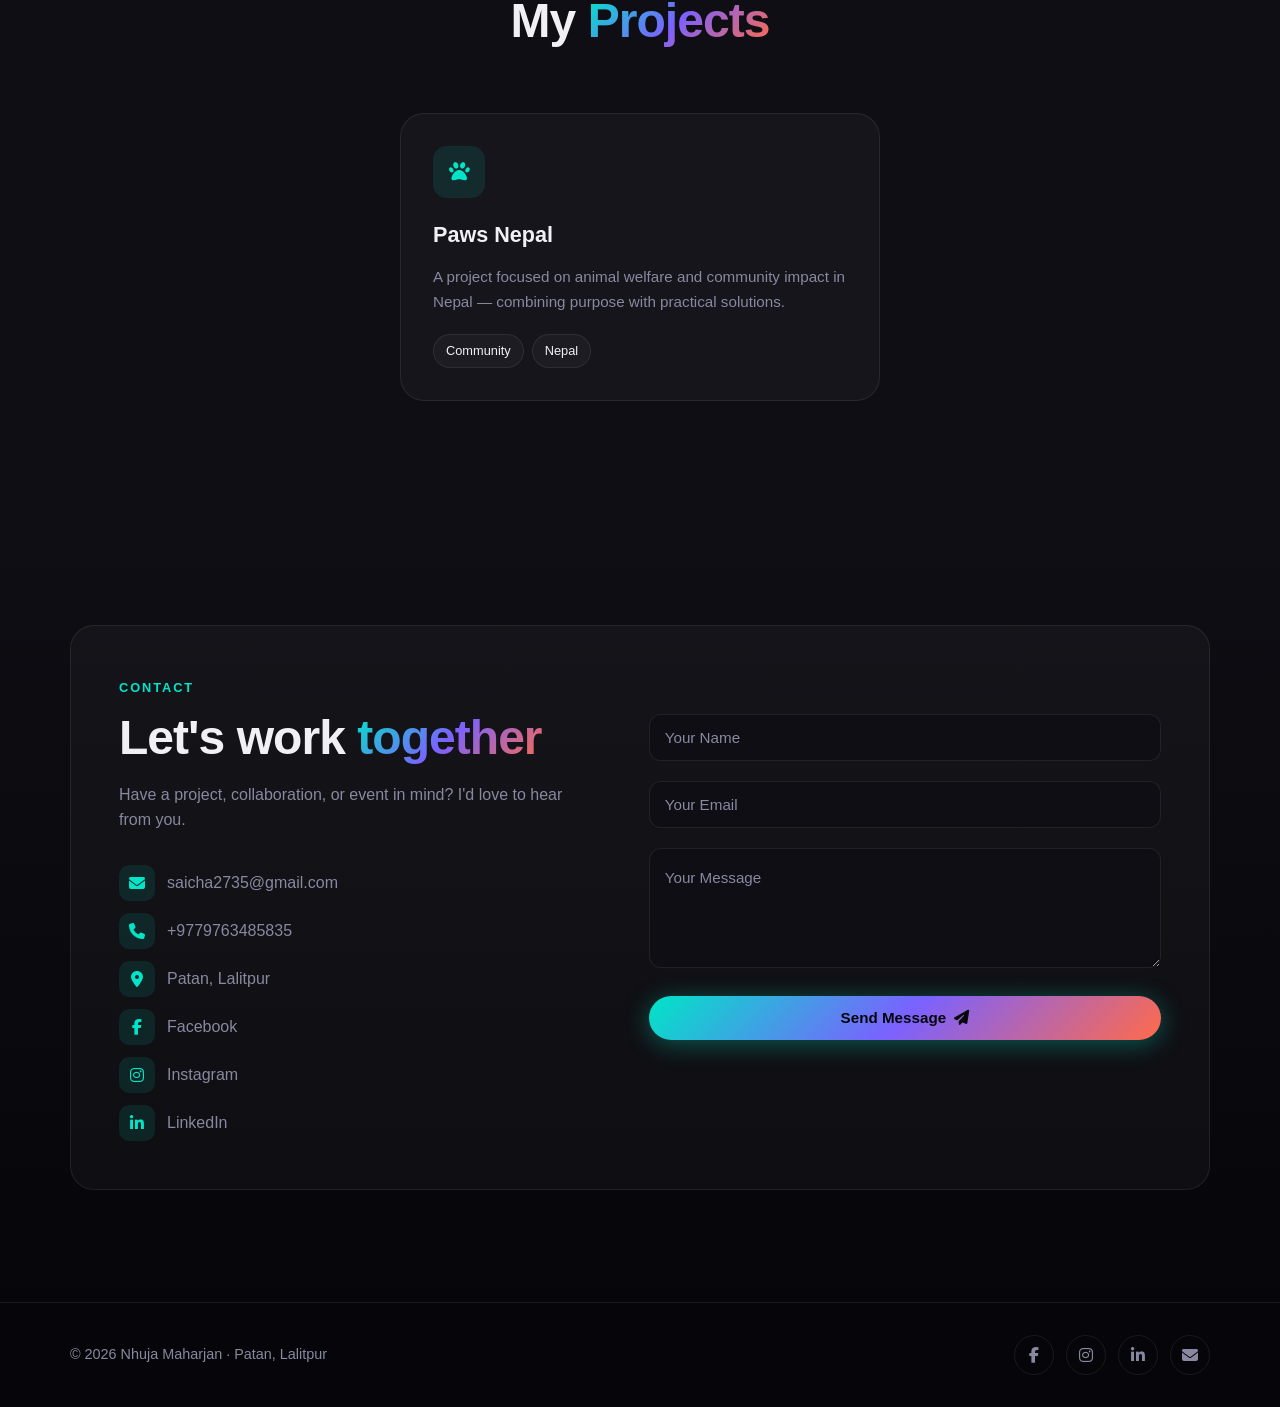
==== commit 6c91344c: "commit2" ====
--- a/index.html
+++ b/index.html
@@ -3,7 +3,7 @@
 <head>
   <meta charset="UTF-8">
   <meta name="viewport" content="width=device-width, initial-scale=1.0">
-  <meta name="description" content="Nhuja Maharjan — Host & Member at Paleswan, Nepal. Karate athlete, coach, and event organizer.">
+  <meta name="description" content="Nhuja Maharjan — BCSIT student, Frontend Developer, Karate Black Belt. Host & Member at Paleswan Nepal. Patan, Lalitpur.">
   <title>Nhuja Maharjan | Portfolio</title>
   <link rel="preconnect" href="https://fonts.googleapis.com">
   <link rel="preconnect" href="https://fonts.gstatic.com" crossorigin>
@@ -20,15 +20,15 @@
     <nav class="nav" id="nav">
       <a href="#home" class="nav-link active">Home</a>
       <a href="#about" class="nav-link">About</a>
+      <a href="#education" class="nav-link">Education</a>
       <a href="#skills" class="nav-link">Skills</a>
-      <a href="#services" class="nav-link">Services</a>
+      <a href="#experience" class="nav-link">Experience</a>
+      <a href="#projects" class="nav-link">Projects</a>
       <a href="#contact" class="nav-link">Contact</a>
     </nav>
     <a href="#contact" class="btn btn-primary header-cta">Let's Talk</a>
     <button class="menu-toggle" id="menuToggle" aria-label="Toggle menu" aria-expanded="false">
-      <span></span>
-      <span></span>
-      <span></span>
+      <span></span><span></span><span></span>
     </button>
   </header>
 
@@ -44,29 +44,27 @@
         <div class="hero-content reveal">
           <p class="eyebrow">
             <span class="pulse-dot"></span>
-            Host · Member at Paleswan, Nepal
+            BCSIT Student · Patan, Lalitpur
           </p>
           <h1 class="hero-title">
             Hi, I'm <br>
             <span class="gradient-text">Nhuja Maharjan</span>
           </h1>
           <p class="hero-subtitle">
-            Karate athlete, national-level coach & event organizer — proudly serving as Host and Member at Paleswan, Nepal.
+            Enthusiastic BCSIT student with a strong interest in the IT sector. Skilled in frontend development and programming — eager to grow as an IT professional while serving as Host & Member at Paleswan Nepal.
           </p>
           <div class="hero-actions">
             <a href="#contact" class="btn btn-primary">Get in Touch</a>
-            <a href="#about" class="btn btn-ghost">Explore More</a>
+            <a href="#projects" class="btn btn-ghost">View Projects</a>
+          </div>
+          <div class="hero-contact-mini">
+            <a href="mailto:saicha2735@gmail.com"><i class="fas fa-envelope"></i> saicha2735@gmail.com</a>
+            <a href="tel:+9779763485835"><i class="fas fa-phone"></i> +9779763485835</a>
           </div>
           <div class="hero-social">
-            <a href="https://www.facebook.com/nhujah.maharjan.11" target="_blank" rel="noopener noreferrer" aria-label="Facebook">
-              <i class="fab fa-facebook-f"></i>
-            </a>
-            <a href="https://www.instagram.com/_kai_cha/" target="_blank" rel="noopener noreferrer" aria-label="Instagram">
-              <i class="fab fa-instagram"></i>
-            </a>
-            <a href="https://www.linkedin.com/in/nhuja-maharjan-b84320339/" target="_blank" rel="noopener noreferrer" aria-label="LinkedIn">
-              <i class="fab fa-linkedin-in"></i>
-            </a>
+            <a href="https://www.facebook.com/nhujah.maharjan.11" target="_blank" rel="noopener noreferrer" aria-label="Facebook"><i class="fab fa-facebook-f"></i></a>
+            <a href="https://www.instagram.com/_kai_cha/" target="_blank" rel="noopener noreferrer" aria-label="Instagram"><i class="fab fa-instagram"></i></a>
+            <a href="https://www.linkedin.com/in/nhuja-maharjan-b84320339/" target="_blank" rel="noopener noreferrer" aria-label="LinkedIn"><i class="fab fa-linkedin-in"></i></a>
           </div>
         </div>
         <div class="hero-visual reveal reveal-delay">
@@ -76,25 +74,11 @@
                 <img src="images/555_8491.JPG" alt="Nhuja Maharjan" class="avatar-img" width="272" height="272">
               </div>
             </div>
-            <div class="floating-card card-1">
-              <span>Paleswan, Nepal</span>
-            </div>
-            <div class="floating-card card-2">
-              <i class="fas fa-fist-raised"></i>
-              <span>Karate</span>
-            </div>
-            <div class="floating-card card-3">
-              <i class="fas fa-user-tie"></i>
-              <span>Host</span>
-            </div>
-            <div class="floating-card card-4">
-              <i class="fas fa-child"></i>
-              <span>Child Club</span>
-            </div>
-            <div class="floating-card card-5">
-              <i class="fas fa-network-wired"></i>
-              <span>Networking</span>
-            </div>
+            <div class="floating-card card-1"><span>Paleswan Nepal</span></div>
+            <div class="floating-card card-2"><i class="fas fa-code"></i><span>Frontend Dev</span></div>
+            <div class="floating-card card-3"><i class="fas fa-user-tie"></i><span>Host</span></div>
+            <div class="floating-card card-4"><i class="fas fa-child"></i><span>Child Club</span></div>
+            <div class="floating-card card-5"><i class="fas fa-fist-raised"></i><span>Black Belt</span></div>
           </div>
         </div>
       </div>
@@ -108,35 +92,76 @@
       <div class="container">
         <div class="section-header reveal">
           <span class="section-tag">About Me</span>
-          <h2 class="section-title">Passion meets <span class="gradient-text">purpose</span></h2>
+          <h2 class="section-title">Who I <span class="gradient-text">am</span></h2>
         </div>
         <div class="about-grid">
           <div class="about-text reveal">
             <p>
-              Highly skilled in sports with a passion for bringing Nepal to the top of the world and making the country known across the globe. I serve as <strong>Host</strong> and <strong>Member at Paleswan, Nepal</strong> — a club and organization I work with Paleswan Nepal contributing to my community and the growth of sports Children and Networking in the region.
+              Enthusiastic BCSIT student with a strong interest in the IT sector. Skilled in frontend development and programming, with a passion for problem-solving, teamwork, and building useful digital experiences.
             </p>
             <p>
-              Experienced in working with national coaches and referees of Nepal. Dedicated to continuous learning and staying up-to-date with the latest techniques prioritized worldwide.
+              Beyond tech, I'm a Karate Black Belt holder, active volunteer, and community leader — serving as <strong>Host</strong> and <strong>Member at Paleswan Nepal</strong> (Ila-tole, Lalitpur) and involved with <strong>Ward 8 Child Club</strong> (Guttole, Lalitpur). I love exploring AI tools, learning new technologies, sports, web design, graphic design, and video editing.
             </p>
+            <div class="lang-tags reveal">
+              <span class="lang-label">Languages</span>
+              <span class="tag">Nepali</span>
+              <span class="tag">Nepal Bhasa</span>
+              <span class="tag">English</span>
+            </div>
           </div>
           <div class="stats reveal reveal-delay">
             <div class="stat-card">
-              <span class="stat-number" data-count="5">0</span>
-              <span class="stat-label">Core Disciplines</span>
+              <span class="stat-number stat-text">BCSIT</span>
+              <span class="stat-label">South Asian Institute of Management</span>
             </div>
             <div class="stat-card">
               <span class="stat-number stat-text">Club</span>
-              <span class="stat-label">Paleswan, Nepal</span>
+              <span class="stat-label">Paleswan Nepal</span>
             </div>
             <div class="stat-card">
-              <span class="stat-number"><i class="fas fa-users"></i></span>
-              <span class="stat-label">National Network</span>
+              <span class="stat-number"><i class="fas fa-medal"></i></span>
+              <span class="stat-label">Black Belt Karate</span>
             </div>
             <div class="stat-card">
-              <span class="stat-number"><i class="fas fa-infinity"></i></span>
-              <span class="stat-label">Always Learning</span>
-            </div>
-          </div>
+              <span class="stat-number"><i class="fas fa-map-marker-alt"></i></span>
+              <span class="stat-label">Patan, Lalitpur</span>
+            </div>
+          </div>
+        </div>
+      </div>
+    </section>
+
+    <section class="section education" id="education">
+      <div class="container">
+        <div class="section-header reveal">
+          <span class="section-tag">Background</span>
+          <h2 class="section-title">My <span class="gradient-text">Education</span></h2>
+        </div>
+        <div class="timeline">
+          <article class="timeline-item reveal">
+            <div class="timeline-dot"></div>
+            <div class="timeline-content">
+              <span class="timeline-year">Nov 2024 – Present</span>
+              <h3>South Asian Institute of Management</h3>
+              <p class="timeline-meta">BCSIT · Computer System and Information Technology</p>
+            </div>
+          </article>
+          <article class="timeline-item reveal">
+            <div class="timeline-dot"></div>
+            <div class="timeline-content">
+              <span class="timeline-year">Jun 2022 – Jan 2024</span>
+              <h3>Little Angel's School</h3>
+              <p class="timeline-meta">+2 · Management · GPA <strong>3.03</strong></p>
+            </div>
+          </article>
+          <article class="timeline-item reveal">
+            <div class="timeline-dot"></div>
+            <div class="timeline-content">
+              <span class="timeline-year">Baisakh 2069 – Chaitra 2079</span>
+              <h3>Innovative English School</h3>
+              <p class="timeline-meta">Secondary Education Examination (SEE) · School Level · GPA <strong>3.30</strong></p>
+            </div>
+          </article>
         </div>
       </div>
     </section>
@@ -147,49 +172,109 @@
           <span class="section-tag">Expertise</span>
           <h2 class="section-title">My <span class="gradient-text">Skills</span></h2>
         </div>
-        <div class="skills-list">
-          <div class="skill-item reveal">
-            <div class="skill-header">
-              <span class="skill-name"><i class="fas fa-fist-raised"></i> Karate</span>
-              <span class="skill-percent">95%</span>
-            </div>
-            <div class="skill-bar"><div class="skill-fill" data-width="95"></div></div>
-          </div>
-          <div class="skill-item reveal">
-            <div class="skill-header">
-              <span class="skill-name"><i class="fas fa-comments"></i> Communication</span>
-              <span class="skill-percent">90%</span>
-            </div>
-            <div class="skill-bar"><div class="skill-fill" data-width="90"></div></div>
-          </div>
-          <div class="skill-item reveal">
-            <div class="skill-header">
-              <span class="skill-name"><i class="fas fa-hands-helping"></i> Volunteering</span>
-              <span class="skill-percent">88%</span>
-            </div>
-            <div class="skill-bar"><div class="skill-fill" data-width="88"></div></div>
-          </div>
-          <div class="skill-item reveal">
-            <div class="skill-header">
-              <span class="skill-name"><i class="fas fa-child"></i> Flexibility</span>
-              <span class="skill-percent">92%</span>
-            </div>
-            <div class="skill-bar"><div class="skill-fill" data-width="92"></div></div>
-          </div>
-          <div class="skill-item reveal">
-            <div class="skill-header">
-              <span class="skill-name"><i class="fas fa-crown"></i> Leadership</span>
-              <span class="skill-percent">94%</span>
-            </div>
-            <div class="skill-bar"><div class="skill-fill" data-width="94"></div></div>
-          </div>
-        </div>
-      </div>
-    </section>
-
-    <section class="section services" id="services">
-      <div class="container">
-        <div class="section-header reveal">
+        <div class="skill-groups">
+          <div class="skill-group reveal">
+            <h3><i class="fas fa-code"></i> Programming</h3>
+            <div class="tag-list">
+              <span class="tag">Java</span>
+              <span class="tag">C</span>
+              <span class="tag">HTML</span>
+              <span class="tag">CSS</span>
+              <span class="tag">PHP</span>
+            </div>
+          </div>
+          <div class="skill-group reveal">
+            <h3><i class="fas fa-layer-group"></i> Concepts</h3>
+            <div class="tag-list">
+              <span class="tag">HTML5</span>
+              <span class="tag">CSS3</span>
+              <span class="tag">Responsive Web Design</span>
+              <span class="tag">Backend</span>
+              <span class="tag">Database</span>
+            </div>
+          </div>
+          <div class="skill-group reveal">
+            <h3><i class="fas fa-toolbox"></i> Tools</h3>
+            <div class="tag-list">
+              <span class="tag">Git & GitHub</span>
+              <span class="tag">VS Code</span>
+              <span class="tag">Vite</span>
+            </div>
+          </div>
+          <div class="skill-group reveal">
+            <h3><i class="fas fa-users"></i> Soft Skills</h3>
+            <div class="tag-list">
+              <span class="tag">Problem Solving</span>
+              <span class="tag">Fast Learner</span>
+              <span class="tag">Team Collaboration</span>
+              <span class="tag">Clear Communication</span>
+            </div>
+          </div>
+          <div class="skill-group reveal">
+            <h3><i class="fas fa-globe"></i> Web Development</h3>
+            <div class="tag-list">
+              <span class="tag">HTML</span>
+              <span class="tag">CSS</span>
+              <span class="tag">Frontend Development</span>
+            </div>
+          </div>
+          <div class="skill-group reveal">
+            <h3><i class="fas fa-heart"></i> Interests</h3>
+            <div class="tag-list">
+              <span class="tag">Exploring AI Tools</span>
+              <span class="tag">Learning New Technologies</span>
+              <span class="tag">Sports</span>
+              <span class="tag">Web Development & Design</span>
+              <span class="tag">Graphic Design</span>
+              <span class="tag">Video Editing</span>
+            </div>
+          </div>
+        </div>
+      </div>
+    </section>
+
+    <section class="section experience" id="experience">
+      <div class="container">
+        <div class="section-header reveal">
+          <span class="section-tag">Community</span>
+          <h2 class="section-title">Volunteering & <span class="gradient-text">Certifications</span></h2>
+        </div>
+        <div class="dual-grid">
+          <div class="dual-col reveal">
+            <h3 class="dual-heading"><i class="fas fa-hands-helping"></i> Volunteering</h3>
+            <article class="info-card">
+              <h4>Paleswan Nepal</h4>
+              <p class="info-role">Host · Member</p>
+              <p>Ila-tole, Lalitpur — club and organization focused on community, sports, and networking.</p>
+            </article>
+            <article class="info-card">
+              <h4>Ward 8 Child Club</h4>
+              <p class="info-role">Member</p>
+              <p>Guttole, Lalitpur — working with children and youth in the local community.</p>
+            </article>
+            <article class="info-card info-card-muted">
+              <h4>Reference</h4>
+              <p><strong>Rajan Maharjan</strong> — President of Paleswan Nepal</p>
+            </article>
+          </div>
+          <div class="dual-col reveal reveal-delay">
+            <h3 class="dual-heading"><i class="fas fa-certificate"></i> Certifications</h3>
+            <article class="info-card">
+              <h4>Black Belt — Karate</h4>
+              <p>Nepal Karate Federation</p>
+            </article>
+            <article class="info-card">
+              <h4>BootCamp — 3rd Place</h4>
+              <p>Nepal Entrepreneur Hub / Lalitpur Metropolitan City</p>
+            </article>
+            <article class="info-card">
+              <h4>Training For Trainers</h4>
+              <p>Lalitpur Metropolitan City</p>
+            </article>
+          </div>
+        </div>
+
+        <div class="section-header reveal section-header-spaced">
           <span class="section-tag">What I Offer</span>
           <h2 class="section-title">My <span class="gradient-text">Services</span></h2>
         </div>
@@ -197,20 +282,37 @@
           <article class="service-card reveal">
             <div class="service-icon"><i class="fas fa-chalkboard-teacher"></i></div>
             <h3>Coaching</h3>
-            <p>Prepare players to perform at their absolute best on the field — technique, discipline, and mental strength.</p>
-            <span class="service-line"></span>
+            <p>Prepare players to perform at their best — technique, discipline, and mental strength.</p>
           </article>
           <article class="service-card reveal reveal-delay">
             <div class="service-icon"><i class="fas fa-user-friends"></i></div>
             <h3>Assistant Coach</h3>
             <p>Step in as assistant when the main coach is unavailable — seamless support for training and competition.</p>
-            <span class="service-line"></span>
           </article>
           <article class="service-card reveal reveal-delay-2">
             <div class="service-icon"><i class="fas fa-calendar-check"></i></div>
             <h3>Event Hosting & Organizing</h3>
-            <p>Plan, host, and organize sports events and tournaments — from setup and coordination to making sure everything runs smoothly on the day.</p>
-            <span class="service-line"></span>
+            <p>Plan, host, and organize sports events and tournaments — coordination from setup to event day.</p>
+          </article>
+        </div>
+      </div>
+    </section>
+
+    <section class="section projects" id="projects">
+      <div class="container">
+        <div class="section-header reveal">
+          <span class="section-tag">Work</span>
+          <h2 class="section-title">My <span class="gradient-text">Projects</span></h2>
+        </div>
+        <div class="projects-grid">
+          <article class="project-card reveal">
+            <div class="project-icon"><i class="fas fa-paw"></i></div>
+            <h3>Paws Nepal</h3>
+            <p>A project focused on animal welfare and community impact in Nepal — combining purpose with practical solutions.</p>
+            <div class="tag-list">
+              <span class="tag">Community</span>
+              <span class="tag">Nepal</span>
+            </div>
           </article>
         </div>
       </div>
@@ -222,8 +324,17 @@
           <div class="contact-info reveal">
             <span class="section-tag">Contact</span>
             <h2 class="section-title">Let's work <span class="gradient-text">together</span></h2>
-            <p>Have a tournament, training camp, or collaboration in mind? Reach out — I'd love to hear from you.</p>
+            <p>Have a project, collaboration, or event in mind? I'd love to hear from you.</p>
             <div class="contact-links">
+              <a href="mailto:saicha2735@gmail.com" class="contact-link">
+                <i class="fas fa-envelope"></i> saicha2735@gmail.com
+              </a>
+              <a href="tel:+9779763485835" class="contact-link">
+                <i class="fas fa-phone"></i> +9779763485835
+              </a>
+              <a href="#" class="contact-link">
+                <i class="fas fa-map-marker-alt"></i> Patan, Lalitpur
+              </a>
               <a href="https://www.facebook.com/nhujah.maharjan.11" target="_blank" rel="noopener noreferrer" class="contact-link">
                 <i class="fab fa-facebook-f"></i> Facebook
               </a>
@@ -232,16 +343,13 @@
               </a>
               <a href="https://www.linkedin.com/in/nhuja-maharjan-b84320339/" target="_blank" rel="noopener noreferrer" class="contact-link">
                 <i class="fab fa-linkedin-in"></i> LinkedIn
-              </a>
-              <a href="mailto:kaicha2735@gmail.com" class="contact-link">
-                <i class="fas fa-envelope"></i> kaicha2735@gmail.com
               </a>
             </div>
           </div>
           <form
             class="contact-form reveal reveal-delay"
             id="contactForm"
-            action="https://formsubmit.co/kaicha2735@gmail.com"
+            action="https://formsubmit.co/saicha2735@gmail.com"
             method="POST"
             novalidate
           >
@@ -273,11 +381,12 @@
 
   <footer class="footer">
     <div class="container footer-inner">
-      <p>&copy; <span id="year"></span> Nhuja Maharjan. All rights reserved.</p>
+      <p>&copy; <span id="year"></span> Nhuja Maharjan · Patan, Lalitpur</p>
       <div class="footer-social">
         <a href="https://www.facebook.com/nhujah.maharjan.11" target="_blank" rel="noopener noreferrer" aria-label="Facebook"><i class="fab fa-facebook-f"></i></a>
         <a href="https://www.instagram.com/_kai_cha/" target="_blank" rel="noopener noreferrer" aria-label="Instagram"><i class="fab fa-instagram"></i></a>
         <a href="https://www.linkedin.com/in/nhuja-maharjan-b84320339/" target="_blank" rel="noopener noreferrer" aria-label="LinkedIn"><i class="fab fa-linkedin-in"></i></a>
+        <a href="mailto:saicha2735@gmail.com" aria-label="Email"><i class="fas fa-envelope"></i></a>
       </div>
     </div>
   </footer>
--- a/css/style.css
+++ b/css/style.css
@@ -1049,3 +1049,317 @@
     display: none;
   }
 }
+
+/* ─── Hero contact mini ─── */
+.hero-contact-mini {
+  display: flex;
+  flex-wrap: wrap;
+  gap: 1rem 1.5rem;
+  margin-bottom: 1.75rem;
+}
+
+.hero-contact-mini a {
+  font-size: 0.85rem;
+  color: var(--text-muted);
+  display: inline-flex;
+  align-items: center;
+  gap: 0.45rem;
+  transition: var(--transition);
+}
+
+.hero-contact-mini a:hover {
+  color: var(--accent);
+}
+
+.hero-contact-mini i {
+  color: var(--accent);
+  font-size: 0.8rem;
+}
+
+/* ─── Tags ─── */
+.tag-list,
+.lang-tags {
+  display: flex;
+  flex-wrap: wrap;
+  gap: 0.5rem;
+  align-items: center;
+}
+
+.lang-tags {
+  margin-top: 1.5rem;
+}
+
+.lang-label {
+  font-size: 0.75rem;
+  font-weight: 600;
+  letter-spacing: 0.1em;
+  text-transform: uppercase;
+  color: var(--text-muted);
+  margin-right: 0.25rem;
+}
+
+.tag {
+  display: inline-block;
+  padding: 0.35rem 0.75rem;
+  font-size: 0.8rem;
+  font-weight: 500;
+  color: var(--text);
+  background: var(--bg-card);
+  border: 1px solid var(--border);
+  border-radius: 100px;
+  transition: var(--transition);
+}
+
+.tag:hover {
+  border-color: rgba(0, 229, 199, 0.35);
+  color: var(--accent);
+}
+
+/* ─── Education timeline ─── */
+.education {
+  background: var(--bg-elevated);
+}
+
+.timeline {
+  position: relative;
+  max-width: 720px;
+  margin: 0 auto;
+  padding-left: 2rem;
+}
+
+.timeline::before {
+  content: '';
+  position: absolute;
+  left: 6px;
+  top: 8px;
+  bottom: 8px;
+  width: 2px;
+  background: linear-gradient(180deg, var(--accent), #7b61ff, var(--accent-2));
+  border-radius: 2px;
+  opacity: 0.4;
+}
+
+.timeline-item {
+  position: relative;
+  padding-bottom: 2rem;
+}
+
+.timeline-item:last-child {
+  padding-bottom: 0;
+}
+
+.timeline-dot {
+  position: absolute;
+  left: -2rem;
+  top: 6px;
+  width: 14px;
+  height: 14px;
+  margin-left: -1px;
+  border-radius: 50%;
+  background: var(--bg);
+  border: 2px solid var(--accent);
+  box-shadow: 0 0 12px var(--accent-glow);
+}
+
+.timeline-content {
+  padding: 1.25rem 1.5rem;
+  background: var(--bg-card);
+  border: 1px solid var(--border);
+  border-radius: var(--radius);
+  transition: var(--transition);
+}
+
+.timeline-item:hover .timeline-content {
+  border-color: rgba(0, 229, 199, 0.25);
+  transform: translateX(6px);
+}
+
+.timeline-year {
+  display: inline-block;
+  font-size: 0.75rem;
+  font-weight: 600;
+  letter-spacing: 0.08em;
+  text-transform: uppercase;
+  color: var(--accent);
+  margin-bottom: 0.4rem;
+}
+
+.timeline-content h3 {
+  font-family: var(--font-display);
+  font-size: 1.15rem;
+  font-weight: 700;
+  margin-bottom: 0.35rem;
+}
+
+.timeline-meta {
+  color: var(--text-muted);
+  font-size: 0.95rem;
+}
+
+/* ─── Skill groups ─── */
+.skill-groups {
+  display: grid;
+  grid-template-columns: repeat(2, 1fr);
+  gap: 1.25rem;
+}
+
+.skill-group {
+  padding: 1.5rem;
+  background: var(--bg-card);
+  border: 1px solid var(--border);
+  border-radius: var(--radius);
+  transition: var(--transition);
+}
+
+.skill-group:hover {
+  border-color: rgba(0, 229, 199, 0.2);
+}
+
+.skill-group h3 {
+  font-size: 0.95rem;
+  font-weight: 700;
+  margin-bottom: 1rem;
+  display: flex;
+  align-items: center;
+  gap: 0.5rem;
+}
+
+.skill-group h3 i {
+  color: var(--accent);
+}
+
+/* ─── Experience dual grid ─── */
+.experience {
+  background: var(--bg);
+}
+
+.dual-grid {
+  display: grid;
+  grid-template-columns: 1fr 1fr;
+  gap: 2rem;
+}
+
+.dual-heading {
+  font-family: var(--font-display);
+  font-size: 1.1rem;
+  font-weight: 700;
+  margin-bottom: 1.25rem;
+  display: flex;
+  align-items: center;
+  gap: 0.5rem;
+}
+
+.dual-heading i {
+  color: var(--accent);
+}
+
+.info-card {
+  padding: 1.25rem 1.5rem;
+  background: var(--bg-card);
+  border: 1px solid var(--border);
+  border-radius: var(--radius);
+  margin-bottom: 1rem;
+  transition: var(--transition);
+}
+
+.info-card:hover {
+  border-color: rgba(0, 229, 199, 0.25);
+}
+
+.info-card h4 {
+  font-size: 1rem;
+  font-weight: 700;
+  margin-bottom: 0.25rem;
+}
+
+.info-role {
+  color: var(--accent);
+  font-size: 0.85rem;
+  font-weight: 600;
+  margin-bottom: 0.5rem;
+}
+
+.info-card p {
+  color: var(--text-muted);
+  font-size: 0.9rem;
+  line-height: 1.6;
+}
+
+.info-card-muted {
+  opacity: 0.85;
+  border-style: dashed;
+}
+
+/* ─── Projects ─── */
+.projects {
+  background: var(--bg-elevated);
+}
+
+.projects-grid {
+  display: grid;
+  grid-template-columns: repeat(auto-fill, minmax(280px, 1fr));
+  gap: 1.5rem;
+  max-width: 480px;
+  margin: 0 auto;
+}
+
+.project-card {
+  padding: 2rem;
+  background: var(--bg-card);
+  border: 1px solid var(--border);
+  border-radius: var(--radius-lg);
+  transition: var(--transition);
+}
+
+.project-card:hover {
+  transform: translateY(-6px);
+  border-color: rgba(0, 229, 199, 0.3);
+  box-shadow: 0 20px 40px rgba(0, 0, 0, 0.3);
+}
+
+.project-icon {
+  width: 52px;
+  height: 52px;
+  display: flex;
+  align-items: center;
+  justify-content: center;
+  background: rgba(0, 229, 199, 0.1);
+  border-radius: 14px;
+  font-size: 1.3rem;
+  color: var(--accent);
+  margin-bottom: 1.25rem;
+}
+
+.project-card h3 {
+  font-family: var(--font-display);
+  font-size: 1.35rem;
+  font-weight: 700;
+  margin-bottom: 0.75rem;
+}
+
+.project-card p {
+  color: var(--text-muted);
+  font-size: 0.95rem;
+  line-height: 1.65;
+  margin-bottom: 1.25rem;
+}
+
+.section-header-spaced {
+  margin-top: 4rem;
+}
+
+@media (max-width: 1024px) {
+  .dual-grid {
+    grid-template-columns: 1fr;
+  }
+
+  .hero-contact-mini {
+    justify-content: center;
+  }
+}
+
+@media (max-width: 768px) {
+  .nav {
+    overflow-y: auto;
+  }
+}
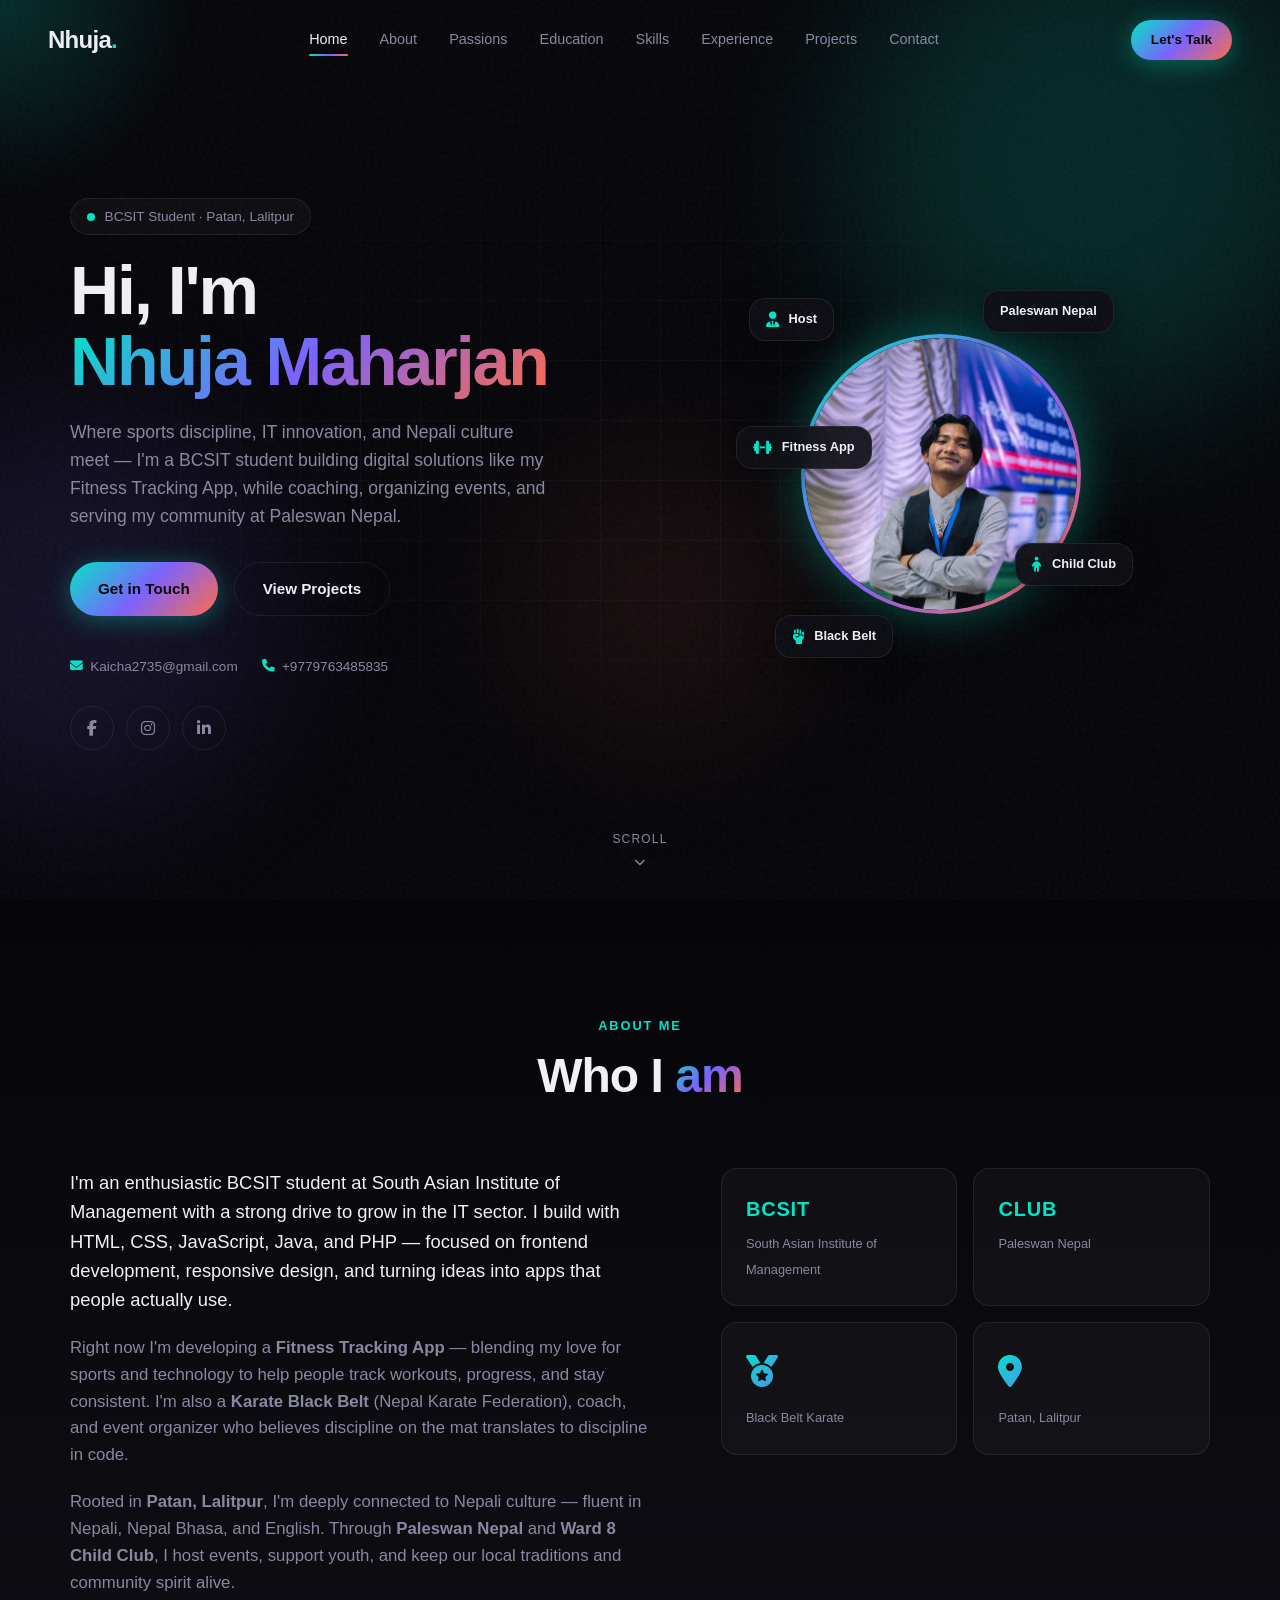
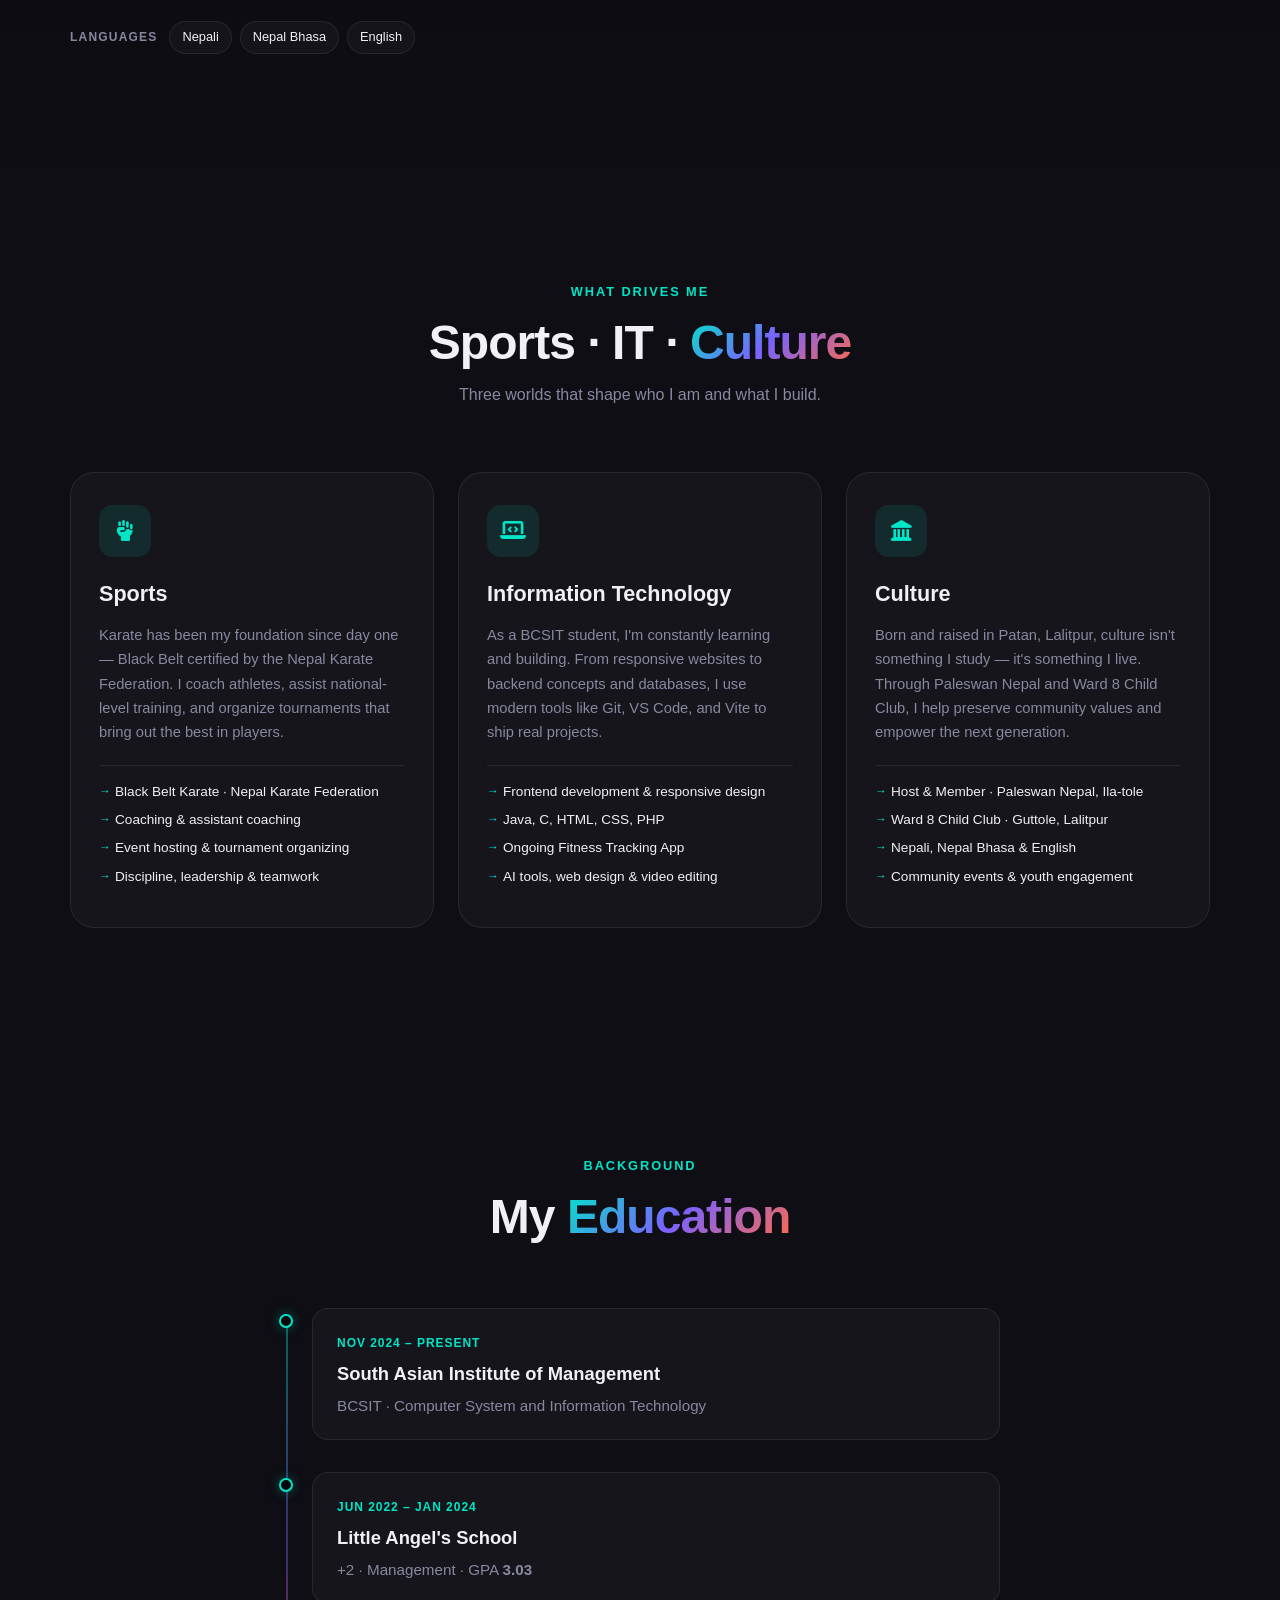
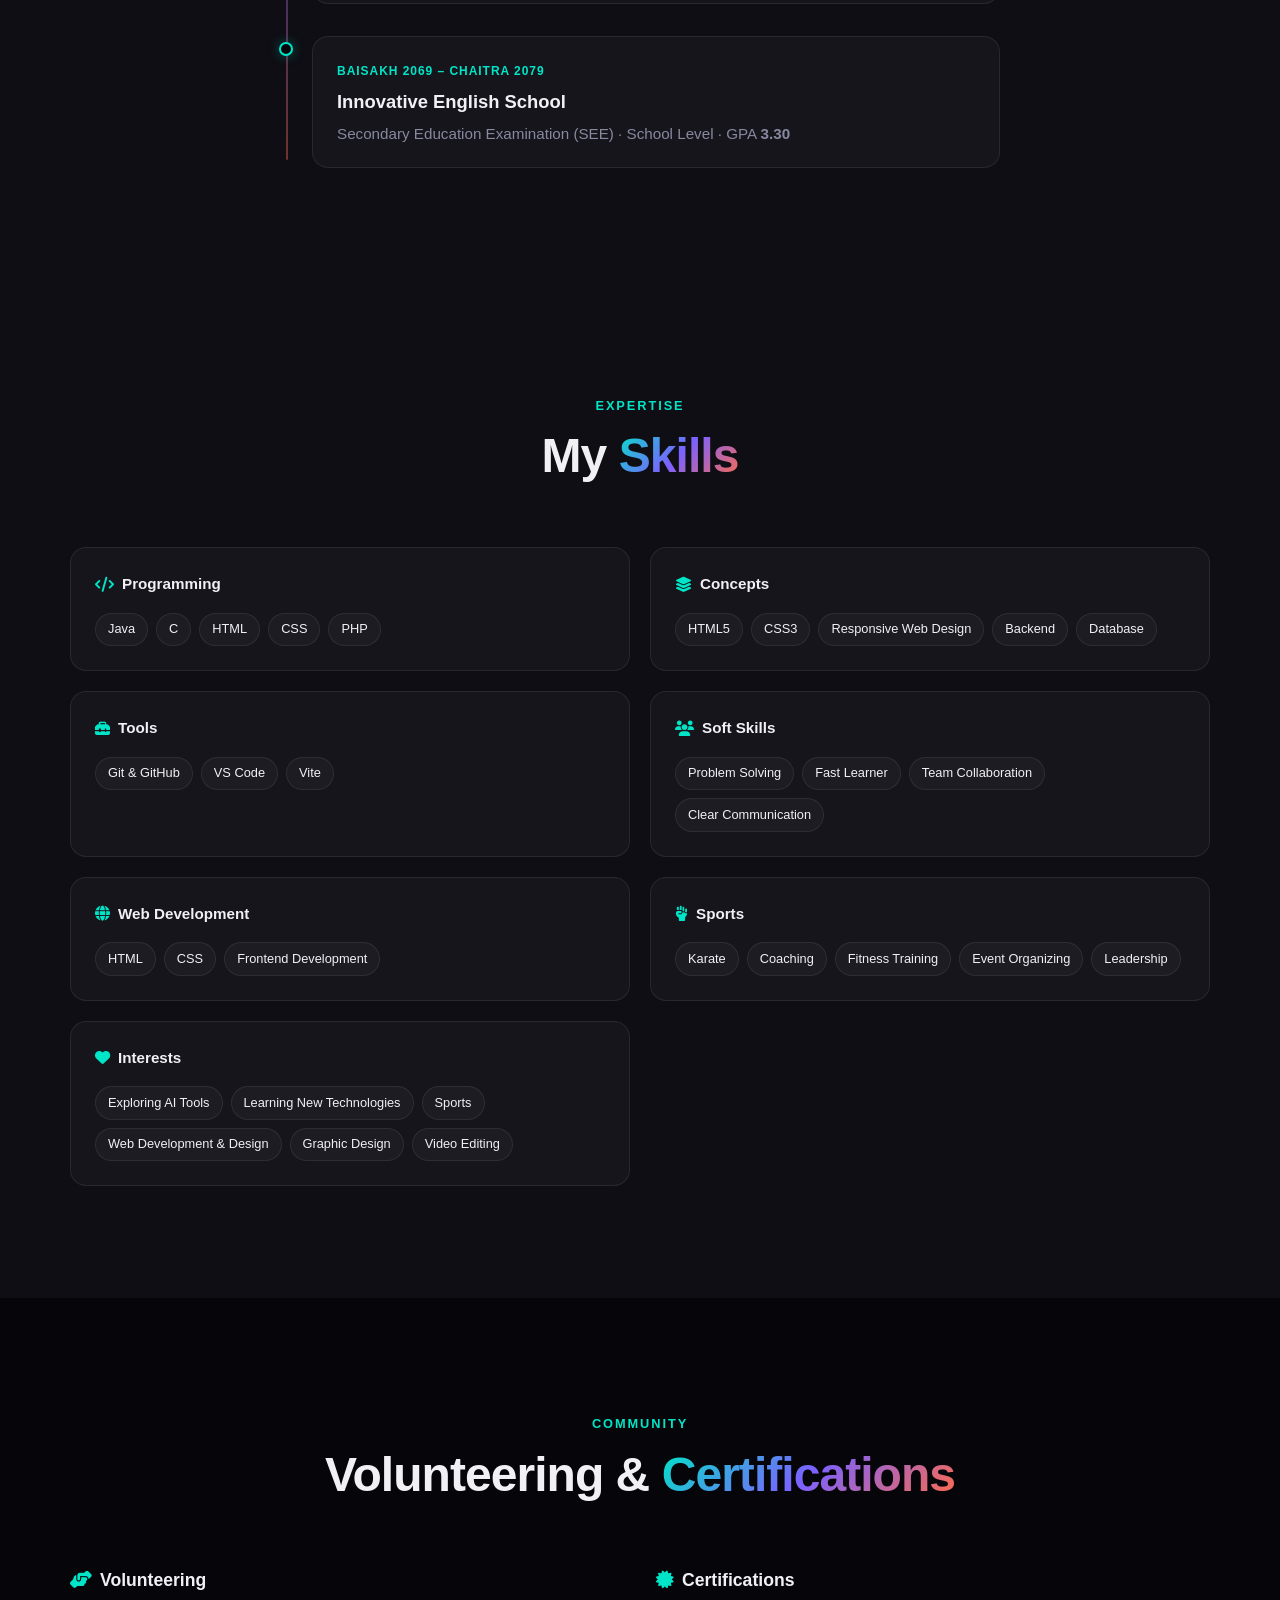
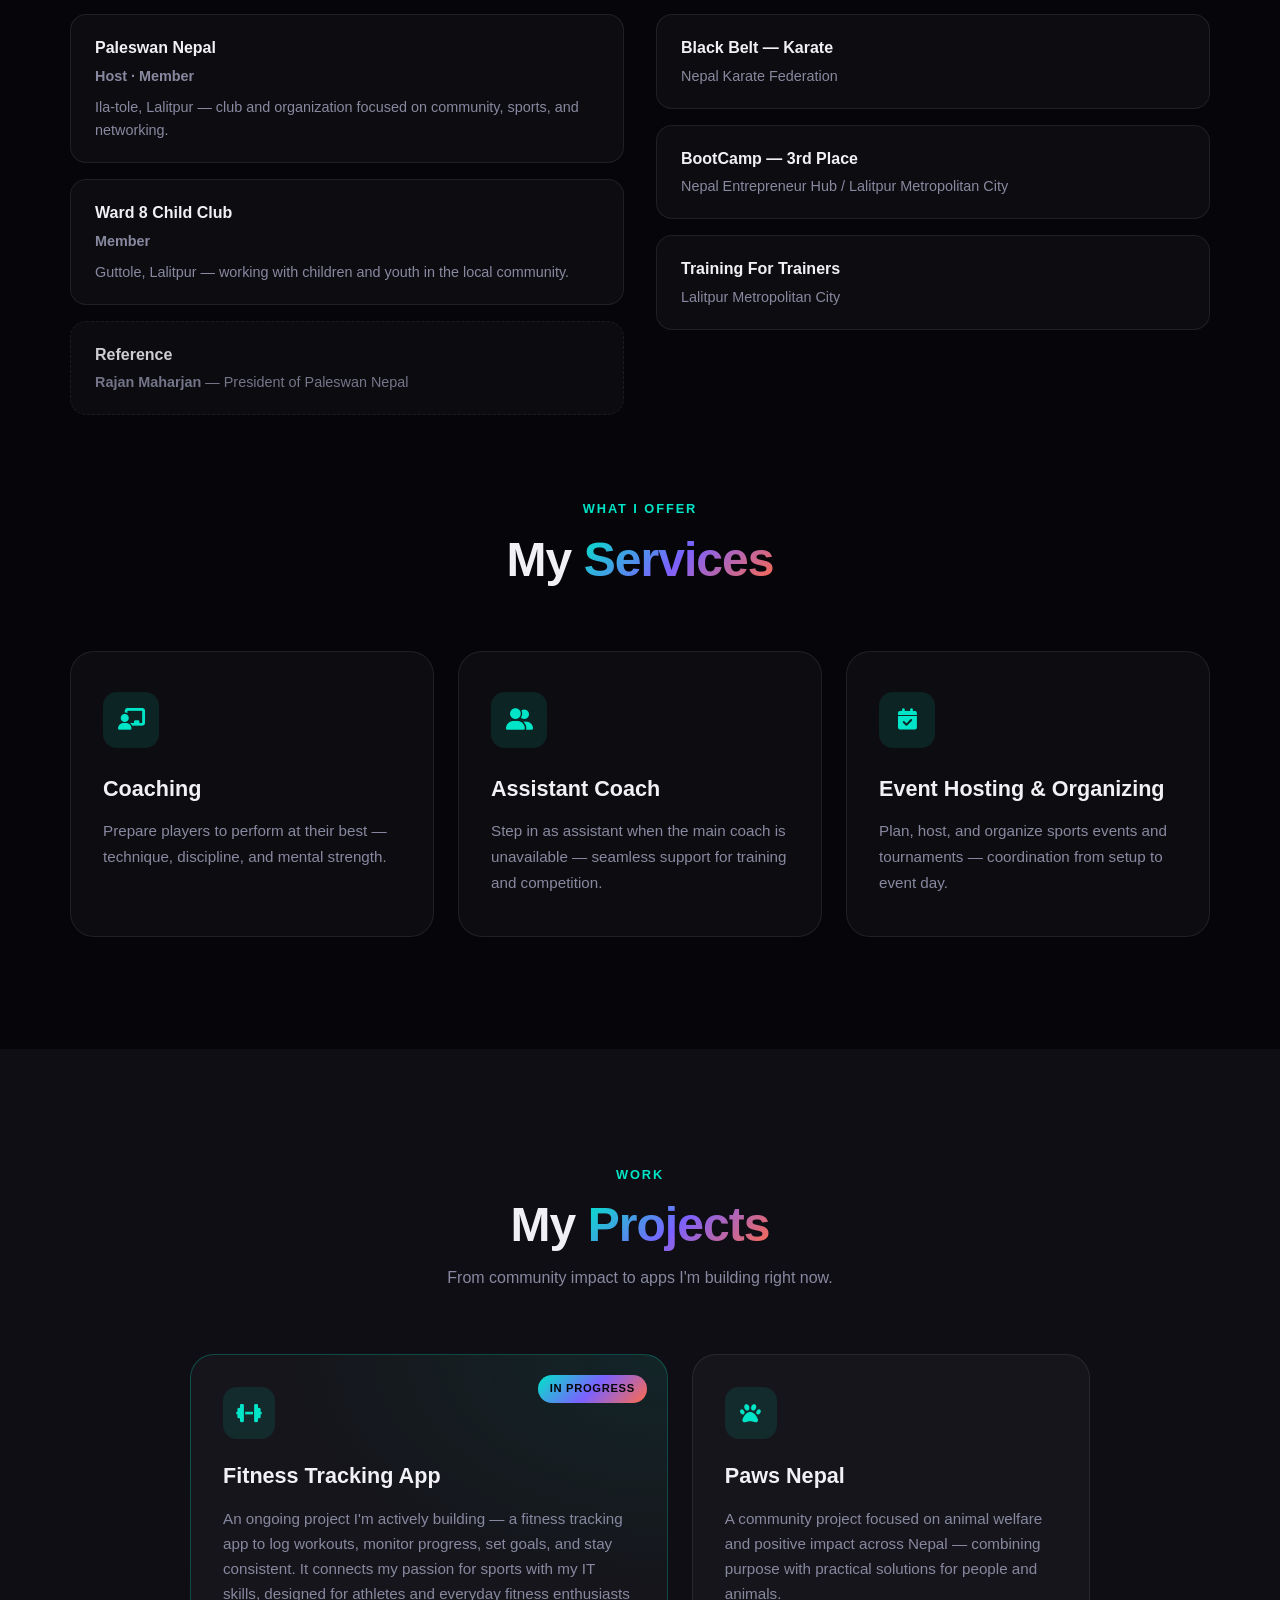
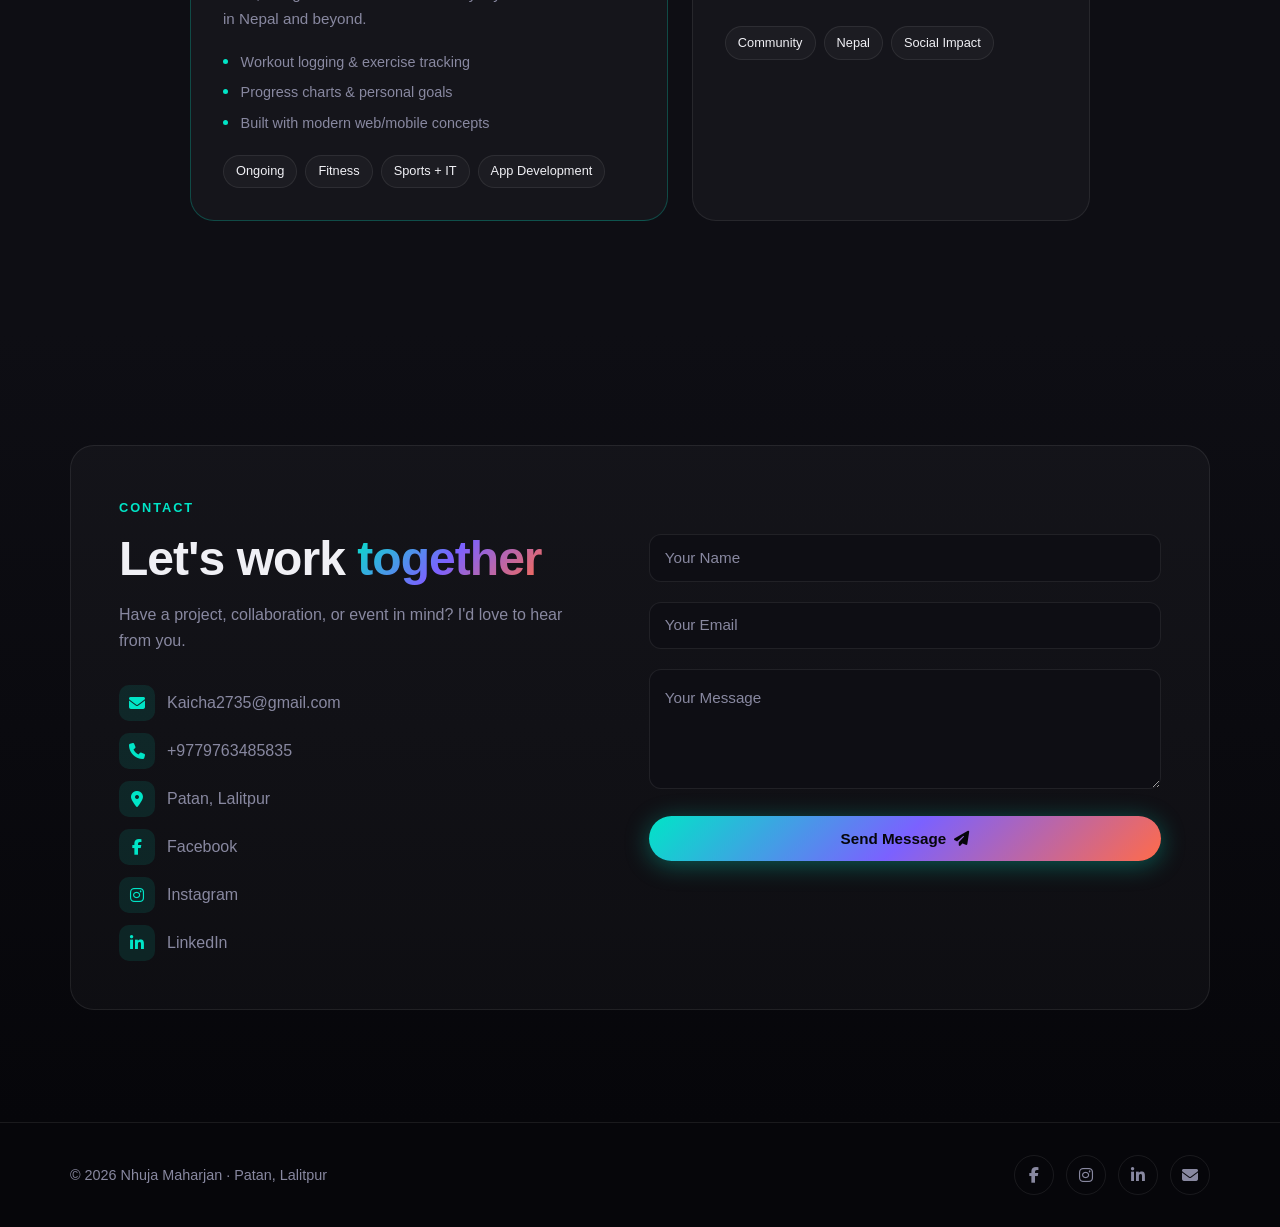
==== commit 78f47ce9: "2" ====
--- a/index.html
+++ b/index.html
@@ -3,7 +3,7 @@
 <head>
   <meta charset="UTF-8">
   <meta name="viewport" content="width=device-width, initial-scale=1.0">
-  <meta name="description" content="Nhuja Maharjan — BCSIT student, Frontend Developer, Karate Black Belt. Host & Member at Paleswan Nepal. Patan, Lalitpur.">
+  <meta name="description" content="Nhuja Maharjan — BCSIT student, Karate Black Belt, and community leader. Building a Fitness Tracking App. Sports, IT & Nepali culture. Patan, Lalitpur.">
   <title>Nhuja Maharjan | Portfolio</title>
   <link rel="preconnect" href="https://fonts.googleapis.com">
   <link rel="preconnect" href="https://fonts.gstatic.com" crossorigin>
@@ -20,6 +20,7 @@
     <nav class="nav" id="nav">
       <a href="#home" class="nav-link active">Home</a>
       <a href="#about" class="nav-link">About</a>
+      <a href="#passions" class="nav-link">Passions</a>
       <a href="#education" class="nav-link">Education</a>
       <a href="#skills" class="nav-link">Skills</a>
       <a href="#experience" class="nav-link">Experience</a>
@@ -51,14 +52,14 @@
             <span class="gradient-text">Nhuja Maharjan</span>
           </h1>
           <p class="hero-subtitle">
-            Enthusiastic BCSIT student with a strong interest in the IT sector. Skilled in frontend development and programming — eager to grow as an IT professional while serving as Host & Member at Paleswan Nepal.
+            Where sports discipline, IT innovation, and Nepali culture meet — I'm a BCSIT student building digital solutions like my Fitness Tracking App, while coaching, organizing events, and serving my community at Paleswan Nepal.
           </p>
           <div class="hero-actions">
             <a href="#contact" class="btn btn-primary">Get in Touch</a>
             <a href="#projects" class="btn btn-ghost">View Projects</a>
           </div>
           <div class="hero-contact-mini">
-            <a href="mailto:saicha2735@gmail.com"><i class="fas fa-envelope"></i> saicha2735@gmail.com</a>
+            <a href="mailto:Kaicha2735@gmail.com"><i class="fas fa-envelope"></i> Kaicha2735@gmail.com</a>
             <a href="tel:+9779763485835"><i class="fas fa-phone"></i> +9779763485835</a>
           </div>
           <div class="hero-social">
@@ -75,7 +76,7 @@
               </div>
             </div>
             <div class="floating-card card-1"><span>Paleswan Nepal</span></div>
-            <div class="floating-card card-2"><i class="fas fa-code"></i><span>Frontend Dev</span></div>
+            <div class="floating-card card-2"><i class="fas fa-dumbbell"></i><span>Fitness App</span></div>
             <div class="floating-card card-3"><i class="fas fa-user-tie"></i><span>Host</span></div>
             <div class="floating-card card-4"><i class="fas fa-child"></i><span>Child Club</span></div>
             <div class="floating-card card-5"><i class="fas fa-fist-raised"></i><span>Black Belt</span></div>
@@ -97,10 +98,13 @@
         <div class="about-grid">
           <div class="about-text reveal">
             <p>
-              Enthusiastic BCSIT student with a strong interest in the IT sector. Skilled in frontend development and programming, with a passion for problem-solving, teamwork, and building useful digital experiences.
-            </p>
-            <p>
-              Beyond tech, I'm a Karate Black Belt holder, active volunteer, and community leader — serving as <strong>Host</strong> and <strong>Member at Paleswan Nepal</strong> (Ila-tole, Lalitpur) and involved with <strong>Ward 8 Child Club</strong> (Guttole, Lalitpur). I love exploring AI tools, learning new technologies, sports, web design, graphic design, and video editing.
+              I'm an enthusiastic BCSIT student at South Asian Institute of Management with a strong drive to grow in the IT sector. I build with HTML, CSS, JavaScript, Java, and PHP — focused on frontend development, responsive design, and turning ideas into apps that people actually use.
+            </p>
+            <p>
+              Right now I'm developing a <strong>Fitness Tracking App</strong> — blending my love for sports and technology to help people track workouts, progress, and stay consistent. I'm also a <strong>Karate Black Belt</strong> (Nepal Karate Federation), coach, and event organizer who believes discipline on the mat translates to discipline in code.
+            </p>
+            <p>
+              Rooted in <strong>Patan, Lalitpur</strong>, I'm deeply connected to Nepali culture — fluent in Nepali, Nepal Bhasa, and English. Through <strong>Paleswan Nepal</strong> and <strong>Ward 8 Child Club</strong>, I host events, support youth, and keep our local traditions and community spirit alive.
             </p>
             <div class="lang-tags reveal">
               <span class="lang-label">Languages</span>
@@ -127,6 +131,57 @@
               <span class="stat-label">Patan, Lalitpur</span>
             </div>
           </div>
+        </div>
+      </div>
+    </section>
+
+    <section class="section passions" id="passions">
+      <div class="container">
+        <div class="section-header reveal">
+          <span class="section-tag">What Drives Me</span>
+          <h2 class="section-title">Sports · IT · <span class="gradient-text">Culture</span></h2>
+          <p class="section-desc">Three worlds that shape who I am and what I build.</p>
+        </div>
+        <div class="passion-grid">
+          <article class="passion-card reveal">
+            <div class="passion-icon"><i class="fas fa-fist-raised"></i></div>
+            <h3>Sports</h3>
+            <p>
+              Karate has been my foundation since day one — Black Belt certified by the Nepal Karate Federation. I coach athletes, assist national-level training, and organize tournaments that bring out the best in players.
+            </p>
+            <ul class="passion-list">
+              <li>Black Belt Karate · Nepal Karate Federation</li>
+              <li>Coaching & assistant coaching</li>
+              <li>Event hosting & tournament organizing</li>
+              <li>Discipline, leadership & teamwork</li>
+            </ul>
+          </article>
+          <article class="passion-card reveal reveal-delay">
+            <div class="passion-icon"><i class="fas fa-laptop-code"></i></div>
+            <h3>Information Technology</h3>
+            <p>
+              As a BCSIT student, I'm constantly learning and building. From responsive websites to backend concepts and databases, I use modern tools like Git, VS Code, and Vite to ship real projects.
+            </p>
+            <ul class="passion-list">
+              <li>Frontend development & responsive design</li>
+              <li>Java, C, HTML, CSS, PHP</li>
+              <li>Ongoing Fitness Tracking App</li>
+              <li>AI tools, web design & video editing</li>
+            </ul>
+          </article>
+          <article class="passion-card reveal reveal-delay-2">
+            <div class="passion-icon"><i class="fas fa-landmark"></i></div>
+            <h3>Culture</h3>
+            <p>
+              Born and raised in Patan, Lalitpur, culture isn't something I study — it's something I live. Through Paleswan Nepal and Ward 8 Child Club, I help preserve community values and empower the next generation.
+            </p>
+            <ul class="passion-list">
+              <li>Host & Member · Paleswan Nepal, Ila-tole</li>
+              <li>Ward 8 Child Club · Guttole, Lalitpur</li>
+              <li>Nepali, Nepal Bhasa & English</li>
+              <li>Community events & youth engagement</li>
+            </ul>
+          </article>
         </div>
       </div>
     </section>
@@ -219,6 +274,16 @@
             </div>
           </div>
           <div class="skill-group reveal">
+            <h3><i class="fas fa-fist-raised"></i> Sports</h3>
+            <div class="tag-list">
+              <span class="tag">Karate</span>
+              <span class="tag">Coaching</span>
+              <span class="tag">Fitness Training</span>
+              <span class="tag">Event Organizing</span>
+              <span class="tag">Leadership</span>
+            </div>
+          </div>
+          <div class="skill-group reveal">
             <h3><i class="fas fa-heart"></i> Interests</h3>
             <div class="tag-list">
               <span class="tag">Exploring AI Tools</span>
@@ -303,15 +368,36 @@
         <div class="section-header reveal">
           <span class="section-tag">Work</span>
           <h2 class="section-title">My <span class="gradient-text">Projects</span></h2>
-        </div>
-        <div class="projects-grid">
-          <article class="project-card reveal">
+          <p class="section-desc">From community impact to apps I'm building right now.</p>
+        </div>
+        <div class="projects-grid projects-grid-wide">
+          <article class="project-card project-card-featured reveal">
+            <span class="project-status">In Progress</span>
+            <div class="project-icon"><i class="fas fa-dumbbell"></i></div>
+            <h3>Fitness Tracking App</h3>
+            <p>
+              An ongoing project I'm actively building — a fitness tracking app to log workouts, monitor progress, set goals, and stay consistent. It connects my passion for sports with my IT skills, designed for athletes and everyday fitness enthusiasts in Nepal and beyond.
+            </p>
+            <ul class="project-features">
+              <li>Workout logging & exercise tracking</li>
+              <li>Progress charts & personal goals</li>
+              <li>Built with modern web/mobile concepts</li>
+            </ul>
+            <div class="tag-list">
+              <span class="tag">Ongoing</span>
+              <span class="tag">Fitness</span>
+              <span class="tag">Sports + IT</span>
+              <span class="tag">App Development</span>
+            </div>
+          </article>
+          <article class="project-card reveal reveal-delay">
             <div class="project-icon"><i class="fas fa-paw"></i></div>
             <h3>Paws Nepal</h3>
-            <p>A project focused on animal welfare and community impact in Nepal — combining purpose with practical solutions.</p>
+            <p>A community project focused on animal welfare and positive impact across Nepal — combining purpose with practical solutions for people and animals.</p>
             <div class="tag-list">
               <span class="tag">Community</span>
               <span class="tag">Nepal</span>
+              <span class="tag">Social Impact</span>
             </div>
           </article>
         </div>
@@ -326,8 +412,8 @@
             <h2 class="section-title">Let's work <span class="gradient-text">together</span></h2>
             <p>Have a project, collaboration, or event in mind? I'd love to hear from you.</p>
             <div class="contact-links">
-              <a href="mailto:saicha2735@gmail.com" class="contact-link">
-                <i class="fas fa-envelope"></i> saicha2735@gmail.com
+              <a href="mailto:Kaicha2735@gmail.com" class="contact-link">
+                <i class="fas fa-envelope"></i> Kaicha2735@gmail.com
               </a>
               <a href="tel:+9779763485835" class="contact-link">
                 <i class="fas fa-phone"></i> +9779763485835
@@ -349,7 +435,7 @@
           <form
             class="contact-form reveal reveal-delay"
             id="contactForm"
-            action="https://formsubmit.co/saicha2735@gmail.com"
+            action="https://formsubmit.co/Kaicha2735@gmail.com"
             method="POST"
             novalidate
           >
@@ -386,7 +472,7 @@
         <a href="https://www.facebook.com/nhujah.maharjan.11" target="_blank" rel="noopener noreferrer" aria-label="Facebook"><i class="fab fa-facebook-f"></i></a>
         <a href="https://www.instagram.com/_kai_cha/" target="_blank" rel="noopener noreferrer" aria-label="Instagram"><i class="fab fa-instagram"></i></a>
         <a href="https://www.linkedin.com/in/nhuja-maharjan-b84320339/" target="_blank" rel="noopener noreferrer" aria-label="LinkedIn"><i class="fab fa-linkedin-in"></i></a>
-        <a href="mailto:saicha2735@gmail.com" aria-label="Email"><i class="fas fa-envelope"></i></a>
+        <a href="mailto:Kaicha2735@gmail.com" aria-label="Email"><i class="fas fa-envelope"></i></a>
       </div>
     </div>
   </footer>
--- a/css/style.css
+++ b/css/style.css
@@ -114,6 +114,13 @@
   margin-bottom: 4rem;
 }
 
+.section-desc {
+  color: var(--text-muted);
+  max-width: 520px;
+  margin: 0.75rem auto 0;
+  font-size: 1rem;
+}
+
 /* ─── Buttons ─── */
 .btn {
   display: inline-flex;
@@ -1303,12 +1310,64 @@
   margin: 0 auto;
 }
 
+.projects-grid-wide {
+  max-width: 900px;
+  grid-template-columns: 1.2fr 1fr;
+}
+
 .project-card {
+  position: relative;
   padding: 2rem;
   background: var(--bg-card);
   border: 1px solid var(--border);
   border-radius: var(--radius-lg);
   transition: var(--transition);
+}
+
+.project-card-featured {
+  border-color: rgba(0, 229, 199, 0.25);
+  background:
+    radial-gradient(ellipse 80% 50% at 100% 0%, rgba(0, 229, 199, 0.08), transparent),
+    var(--bg-card);
+}
+
+.project-status {
+  position: absolute;
+  top: 1.25rem;
+  right: 1.25rem;
+  padding: 0.3rem 0.75rem;
+  font-size: 0.7rem;
+  font-weight: 700;
+  letter-spacing: 0.06em;
+  text-transform: uppercase;
+  color: var(--bg);
+  background: var(--gradient);
+  border-radius: 100px;
+}
+
+.project-features {
+  list-style: none;
+  margin: 0 0 1.25rem;
+  padding: 0;
+}
+
+.project-features li {
+  position: relative;
+  padding-left: 1.1rem;
+  margin-bottom: 0.45rem;
+  color: var(--text-muted);
+  font-size: 0.9rem;
+}
+
+.project-features li::before {
+  content: '';
+  position: absolute;
+  left: 0;
+  top: 0.55em;
+  width: 5px;
+  height: 5px;
+  border-radius: 50%;
+  background: var(--accent);
 }
 
 .project-card:hover {
@@ -1348,7 +1407,94 @@
   margin-top: 4rem;
 }
 
+/* ─── Passions: Sports · IT · Culture ─── */
+.passions {
+  background: var(--bg-elevated);
+}
+
+.passion-grid {
+  display: grid;
+  grid-template-columns: repeat(3, 1fr);
+  gap: 1.5rem;
+}
+
+.passion-card {
+  padding: 2rem 1.75rem;
+  background: var(--bg-card);
+  border: 1px solid var(--border);
+  border-radius: var(--radius-lg);
+  transition: var(--transition);
+  height: 100%;
+}
+
+.passion-card:hover {
+  transform: translateY(-6px);
+  border-color: rgba(0, 229, 199, 0.3);
+  box-shadow: 0 20px 40px rgba(0, 0, 0, 0.25);
+}
+
+.passion-icon {
+  width: 52px;
+  height: 52px;
+  display: flex;
+  align-items: center;
+  justify-content: center;
+  background: rgba(0, 229, 199, 0.1);
+  border-radius: 14px;
+  font-size: 1.3rem;
+  color: var(--accent);
+  margin-bottom: 1.25rem;
+}
+
+.passion-card h3 {
+  font-family: var(--font-display);
+  font-size: 1.35rem;
+  font-weight: 700;
+  margin-bottom: 0.75rem;
+}
+
+.passion-card > p {
+  color: var(--text-muted);
+  font-size: 0.92rem;
+  line-height: 1.65;
+  margin-bottom: 1.25rem;
+}
+
+.passion-list {
+  list-style: none;
+  padding: 0;
+  margin: 0;
+  border-top: 1px solid var(--border);
+  padding-top: 1rem;
+}
+
+.passion-list li {
+  position: relative;
+  padding-left: 1rem;
+  margin-bottom: 0.5rem;
+  font-size: 0.85rem;
+  color: var(--text);
+  line-height: 1.5;
+}
+
+.passion-list li::before {
+  content: '→';
+  position: absolute;
+  left: 0;
+  color: var(--accent);
+  font-size: 0.75rem;
+}
+
 @media (max-width: 1024px) {
+  .passion-grid,
+  .projects-grid-wide {
+    grid-template-columns: 1fr;
+  }
+
+  .projects-grid-wide {
+    max-width: 480px;
+  }
+
   .dual-grid {
     grid-template-columns: 1fr;
   }
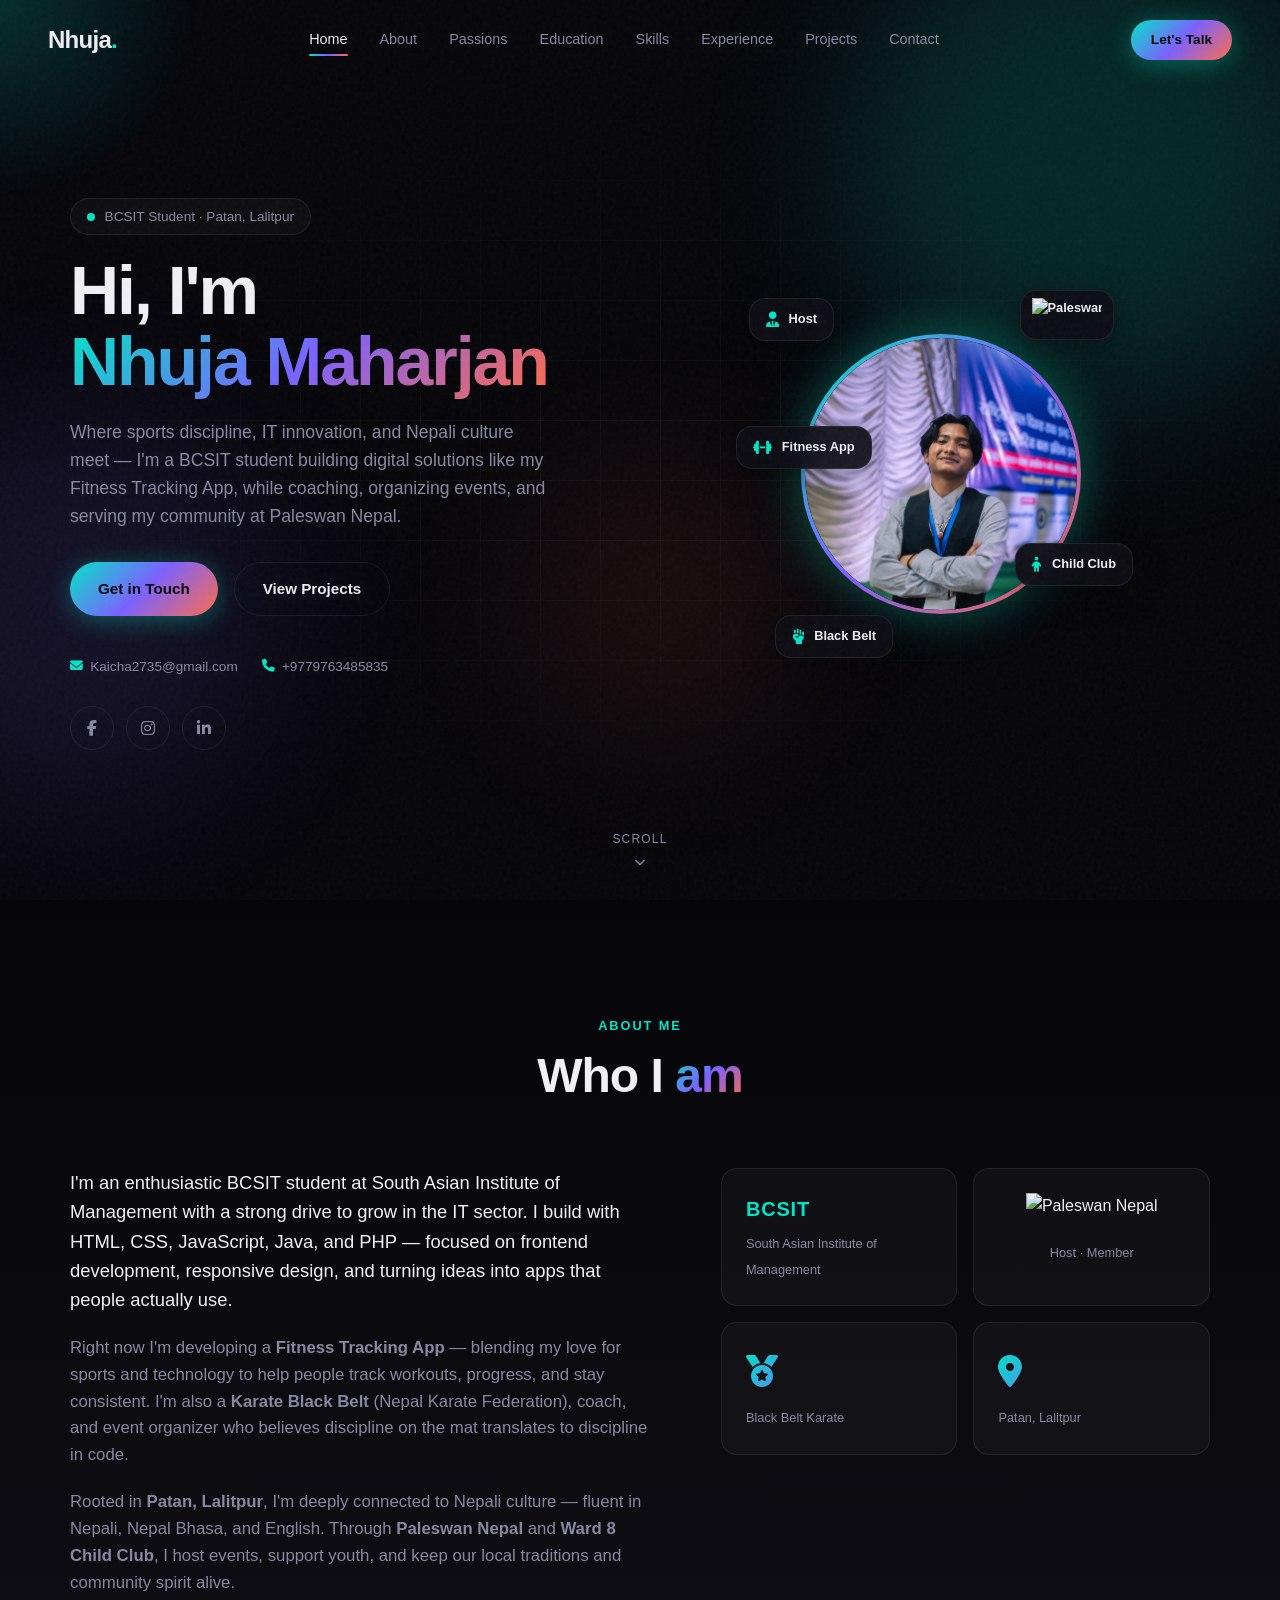
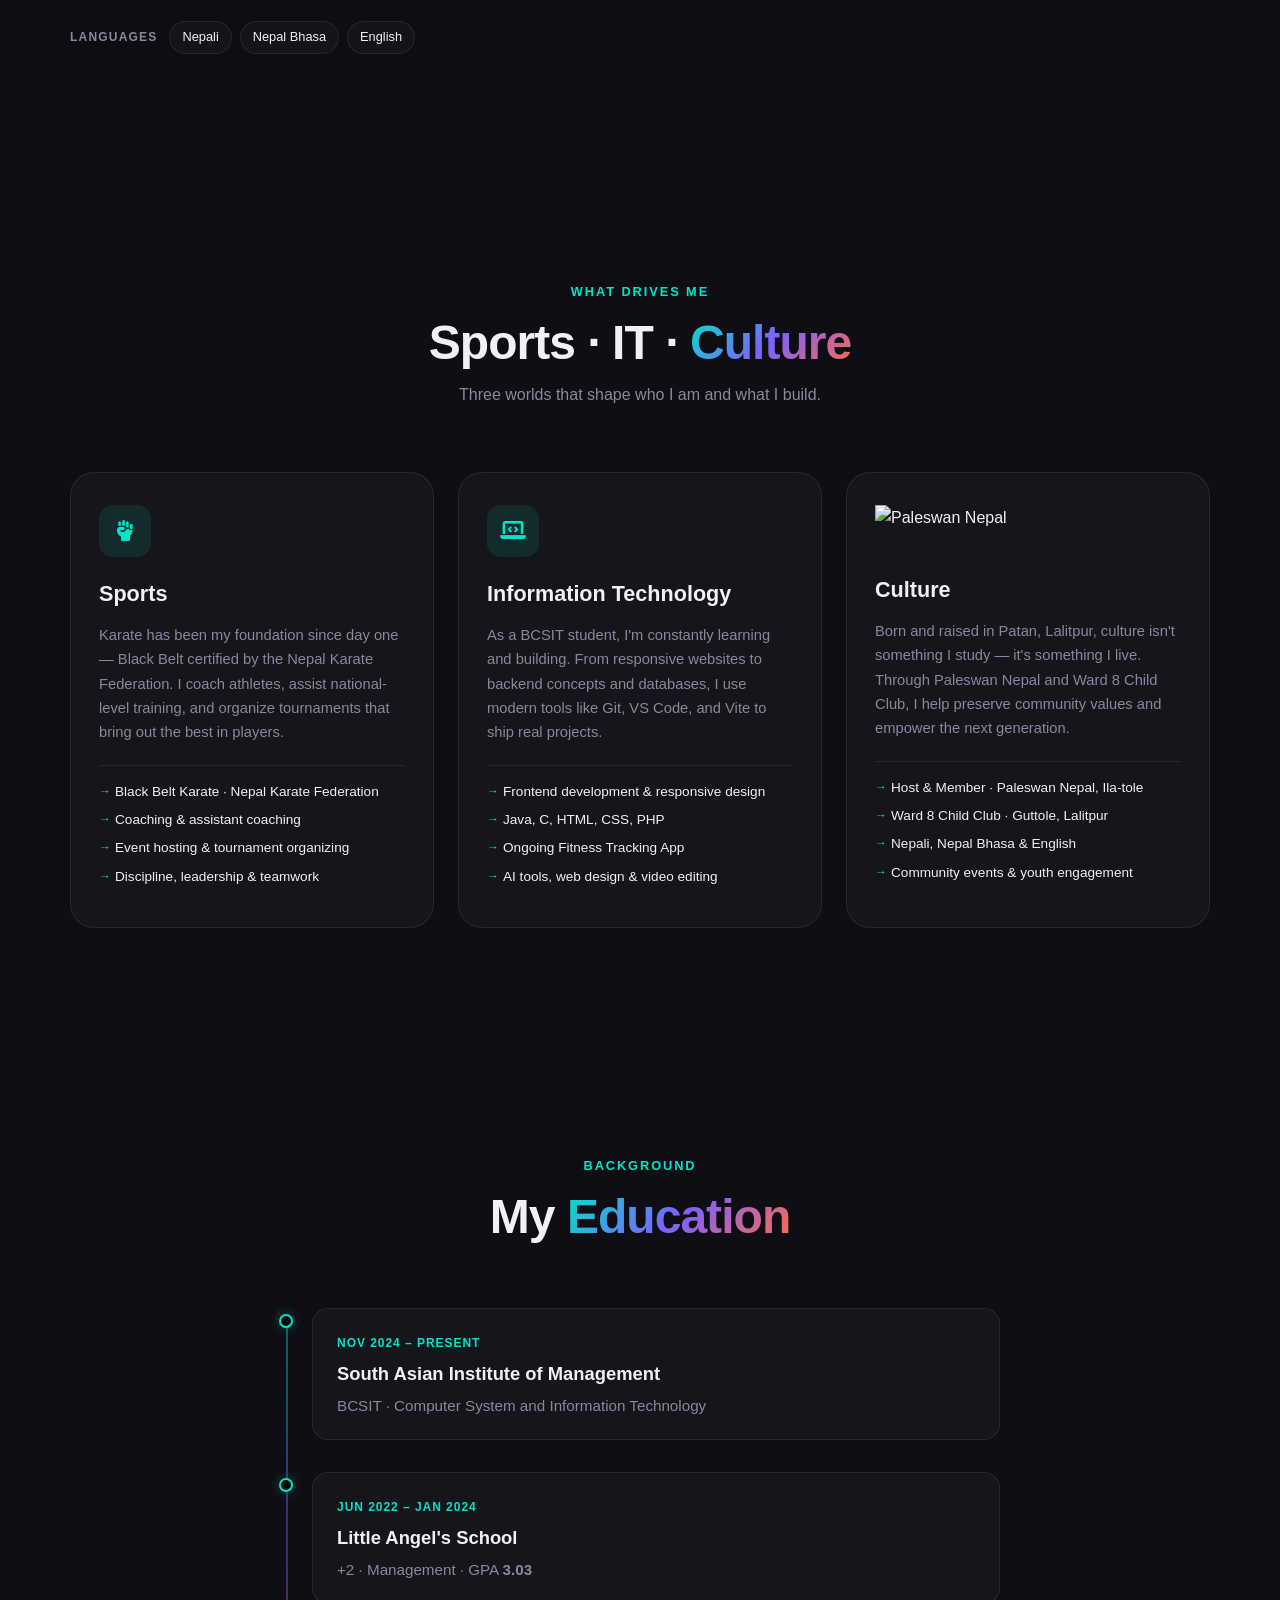
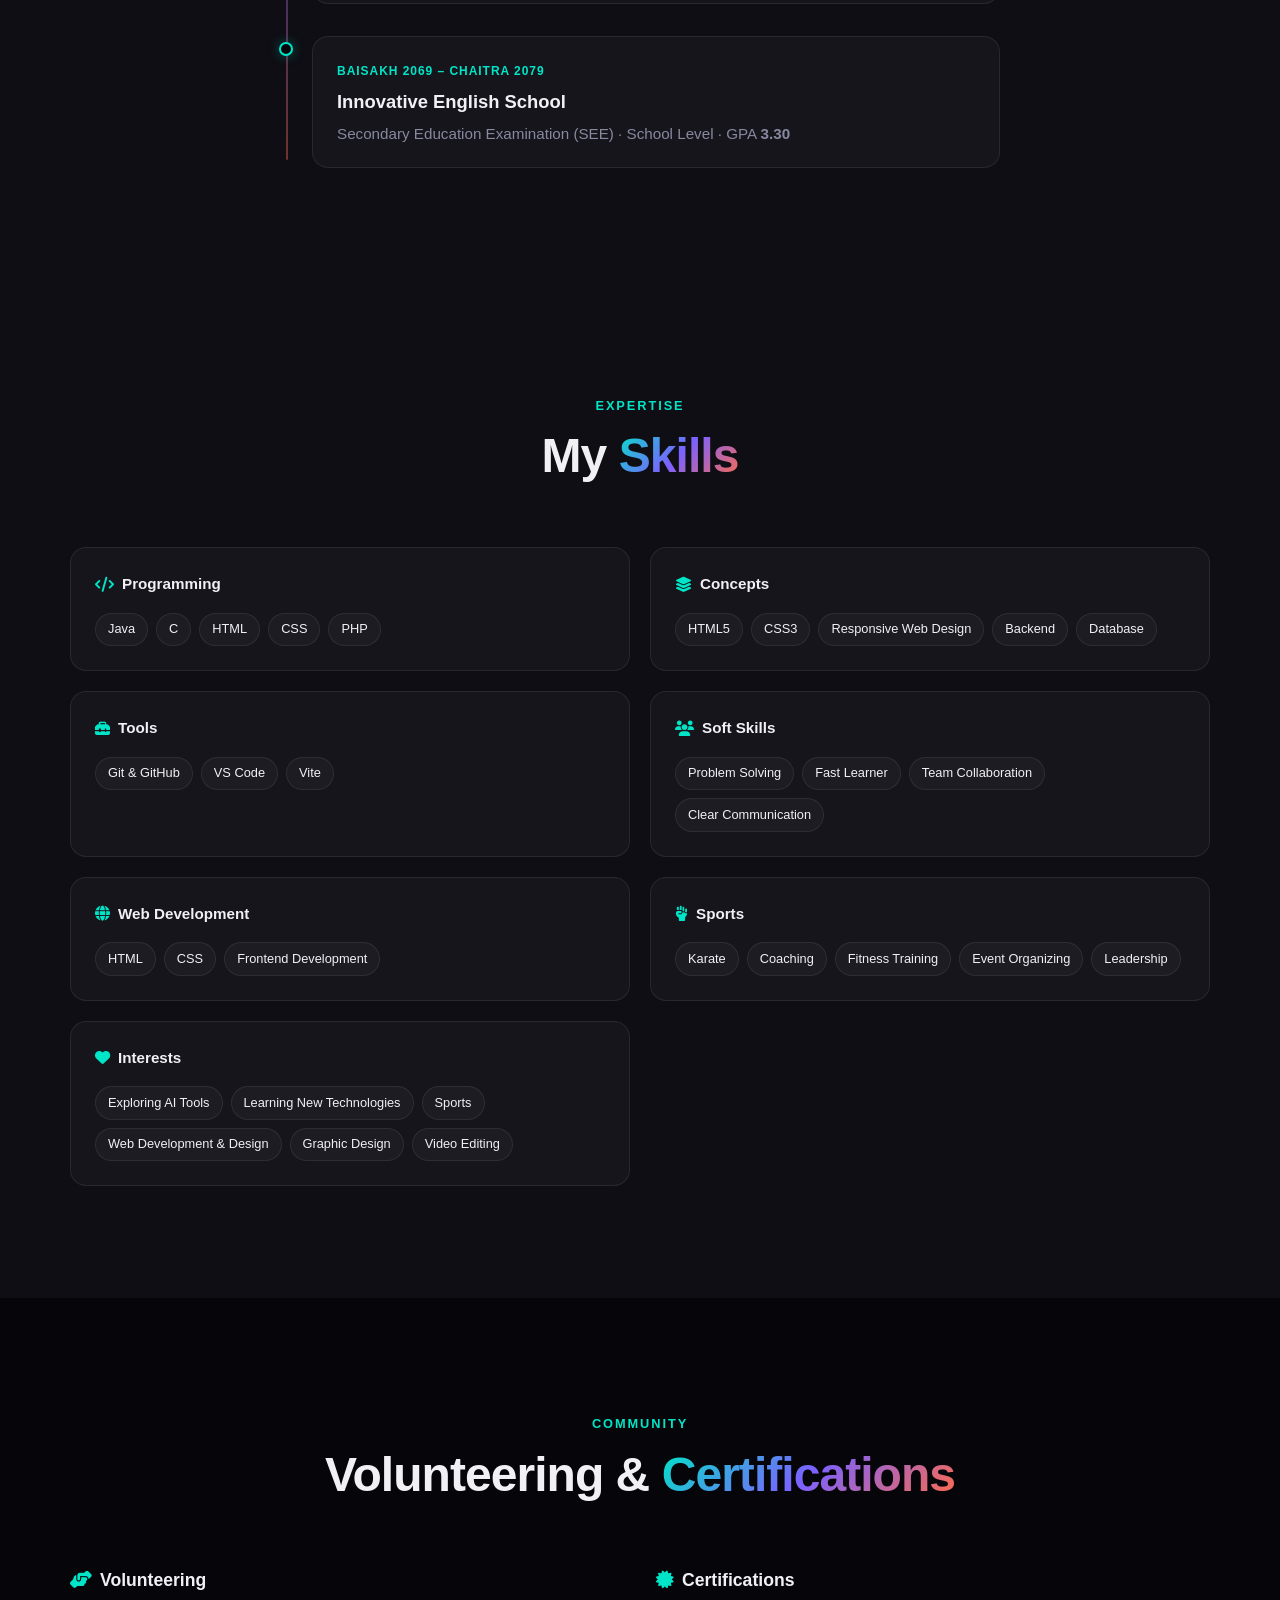
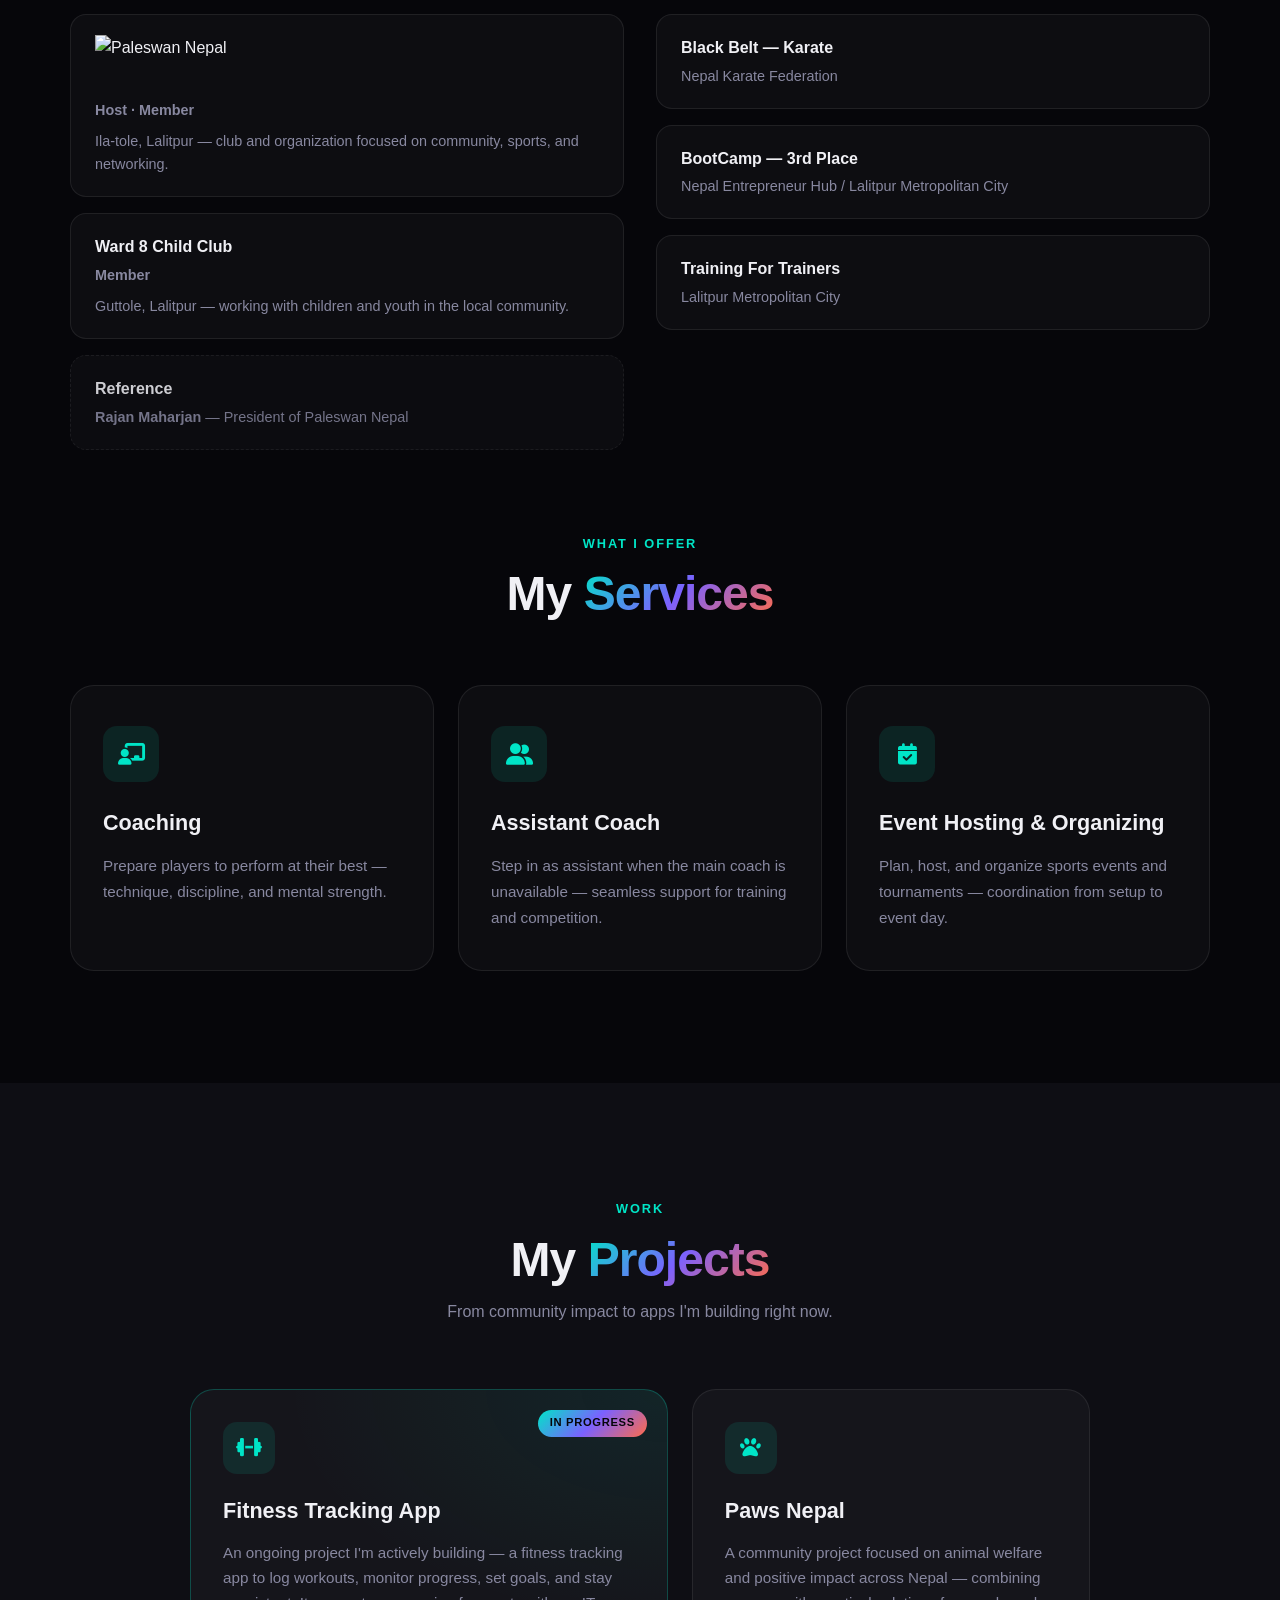
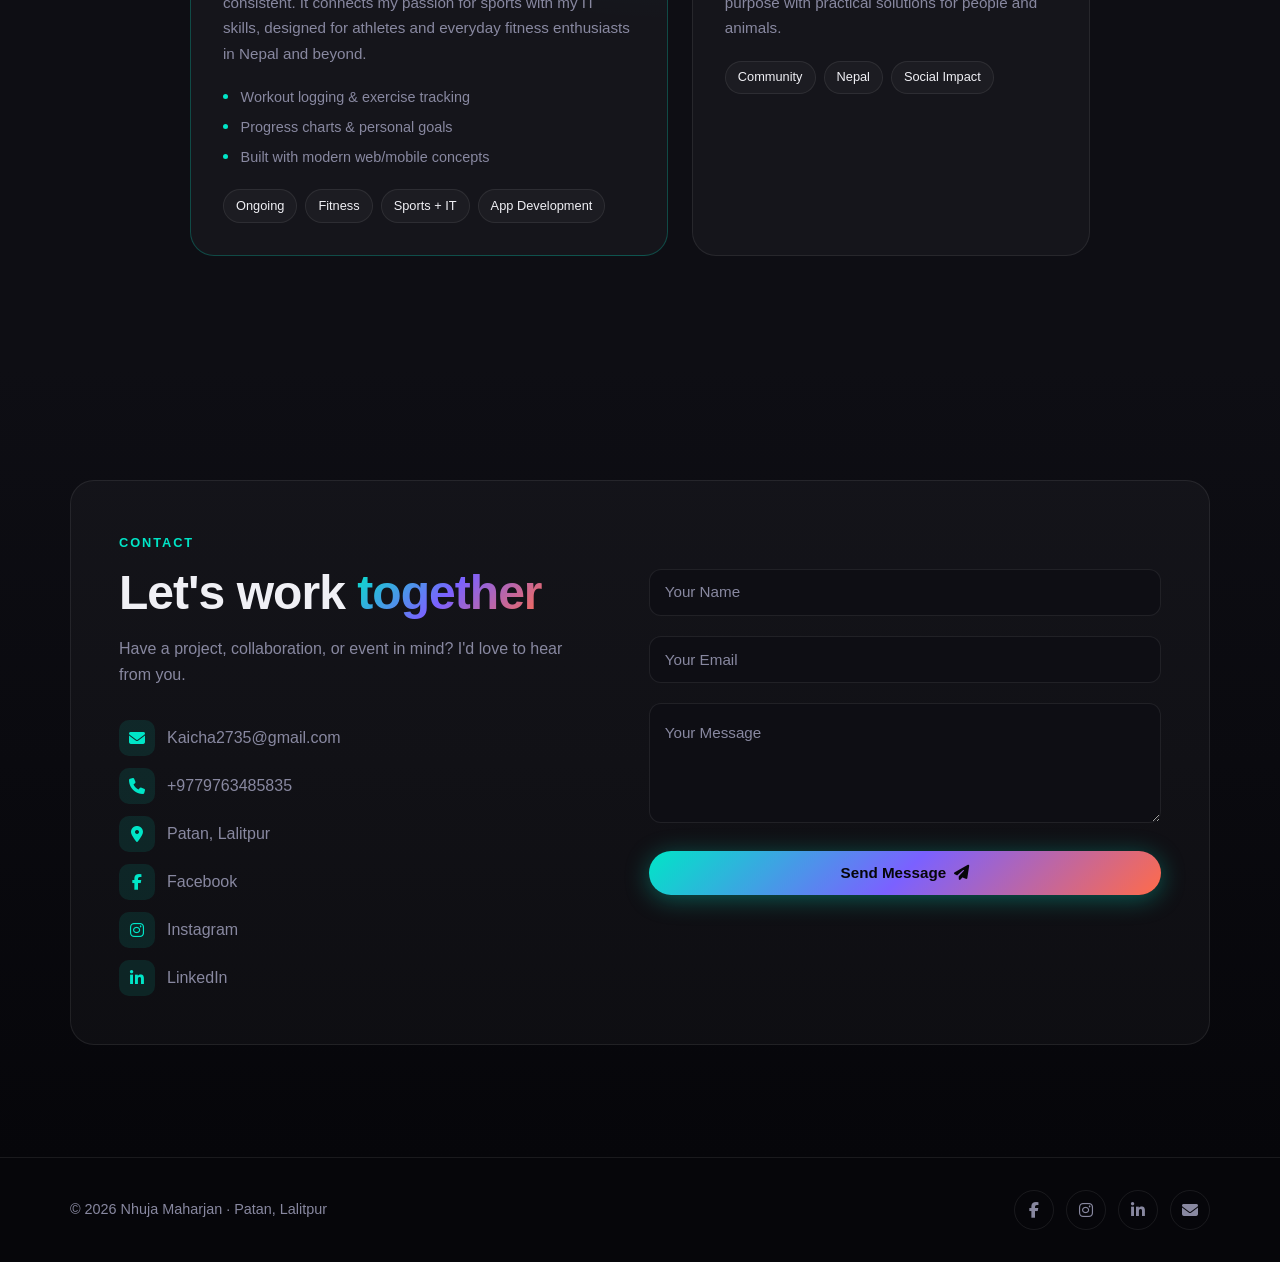
==== commit d4deb17f: "3" ====
--- a/index.html
+++ b/index.html
@@ -75,7 +75,9 @@
                 <img src="images/555_8491.JPG" alt="Nhuja Maharjan" class="avatar-img" width="272" height="272">
               </div>
             </div>
-            <div class="floating-card card-1"><span>Paleswan Nepal</span></div>
+            <div class="floating-card card-1 floating-card-logo">
+              <img src="images/paleswan-logo.png" alt="Paleswan Nepal" class="paleswan-logo paleswan-logo-sm" width="100" height="48">
+            </div>
             <div class="floating-card card-2"><i class="fas fa-dumbbell"></i><span>Fitness App</span></div>
             <div class="floating-card card-3"><i class="fas fa-user-tie"></i><span>Host</span></div>
             <div class="floating-card card-4"><i class="fas fa-child"></i><span>Child Club</span></div>
@@ -118,9 +120,9 @@
               <span class="stat-number stat-text">BCSIT</span>
               <span class="stat-label">South Asian Institute of Management</span>
             </div>
-            <div class="stat-card">
-              <span class="stat-number stat-text">Club</span>
-              <span class="stat-label">Paleswan Nepal</span>
+            <div class="stat-card stat-card-logo">
+              <img src="images/paleswan-logo.png" alt="Paleswan Nepal" class="paleswan-logo paleswan-logo-stat">
+              <span class="stat-label">Host · Member</span>
             </div>
             <div class="stat-card">
               <span class="stat-number"><i class="fas fa-medal"></i></span>
@@ -169,8 +171,8 @@
               <li>AI tools, web design & video editing</li>
             </ul>
           </article>
-          <article class="passion-card reveal reveal-delay-2">
-            <div class="passion-icon"><i class="fas fa-landmark"></i></div>
+          <article class="passion-card passion-card-culture reveal reveal-delay-2">
+            <img src="images/paleswan-logo.png" alt="Paleswan Nepal" class="paleswan-logo paleswan-logo-passion">
             <h3>Culture</h3>
             <p>
               Born and raised in Patan, Lalitpur, culture isn't something I study — it's something I live. Through Paleswan Nepal and Ward 8 Child Club, I help preserve community values and empower the next generation.
@@ -307,8 +309,8 @@
         <div class="dual-grid">
           <div class="dual-col reveal">
             <h3 class="dual-heading"><i class="fas fa-hands-helping"></i> Volunteering</h3>
-            <article class="info-card">
-              <h4>Paleswan Nepal</h4>
+            <article class="info-card info-card-brand">
+              <img src="images/paleswan-logo.png" alt="Paleswan Nepal" class="paleswan-logo paleswan-logo-card">
               <p class="info-role">Host · Member</p>
               <p>Ila-tole, Lalitpur — club and organization focused on community, sports, and networking.</p>
             </article>
--- a/css/style.css
+++ b/css/style.css
@@ -506,6 +506,55 @@
   font-size: 0.95rem;
 }
 
+.floating-card-logo {
+  padding: 0.45rem 0.65rem;
+}
+
+.floating-card-logo .paleswan-logo-sm {
+  width: auto;
+  height: 34px;
+  display: block;
+}
+
+/* Paleswan brand logo */
+.paleswan-logo {
+  object-fit: contain;
+  display: block;
+}
+
+.paleswan-logo-stat {
+  height: 40px;
+  width: auto;
+  margin: 0 auto 0.5rem;
+}
+
+.paleswan-logo-card {
+  height: 52px;
+  width: auto;
+  margin-bottom: 0.75rem;
+}
+
+.paleswan-logo-passion {
+  height: 48px;
+  width: auto;
+  margin-bottom: 1.25rem;
+}
+
+.stat-card-logo {
+  display: flex;
+  flex-direction: column;
+  align-items: center;
+  text-align: center;
+}
+
+.stat-card-logo .stat-label {
+  margin-top: 0.15rem;
+}
+
+.info-card-brand {
+  text-align: left;
+}
+
 .card-1 { top: 4%; right: -4%; animation-delay: 0s; }
 .card-2 { top: 38%; left: -14%; animation-delay: -1s; }
 .card-3 { top: 6%; left: -10%; animation-delay: -2s; }
@@ -1038,6 +1087,10 @@
     padding: 0.5rem 0.75rem;
   }
 
+  .floating-card-logo .paleswan-logo-sm {
+    height: 28px;
+  }
+
   .card-1 { top: 2%; right: -8%; }
   .card-2 { top: 36%; left: -18%; }
   .card-3 { top: 4%; left: -14%; }
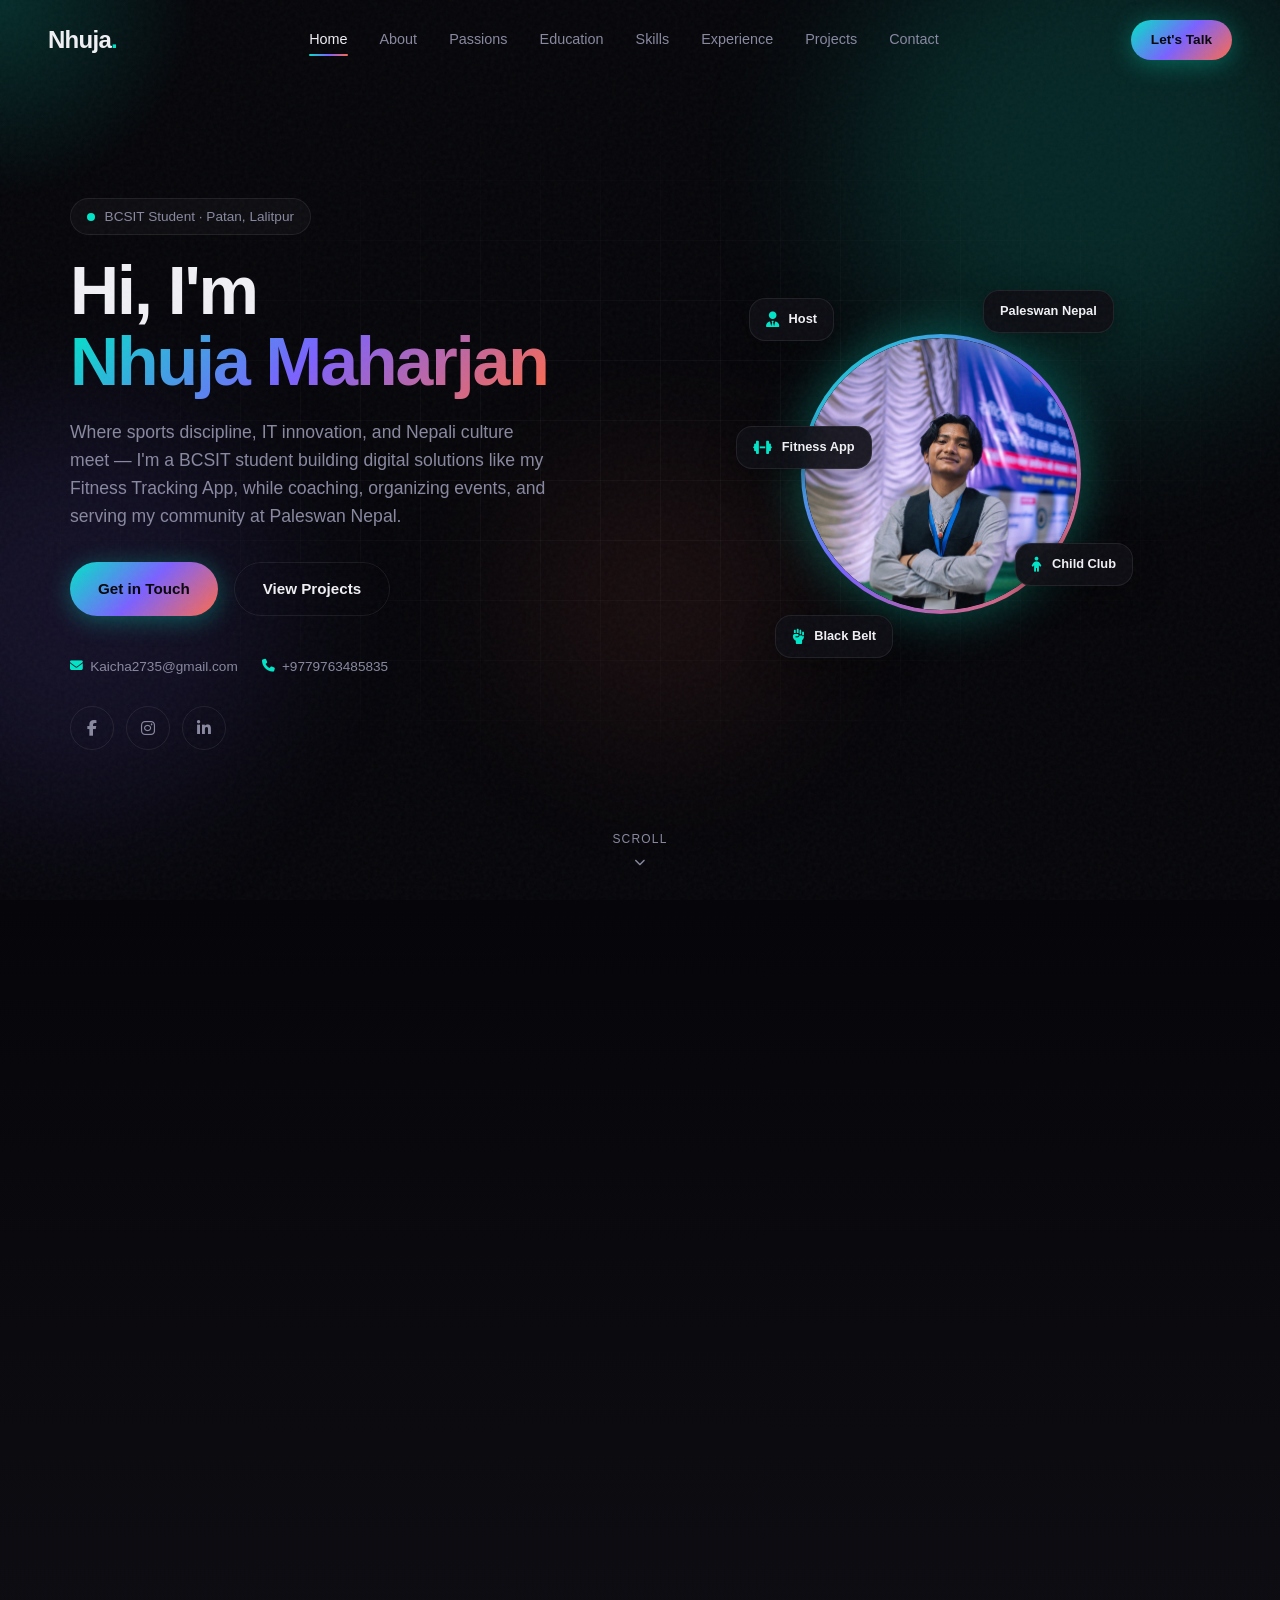
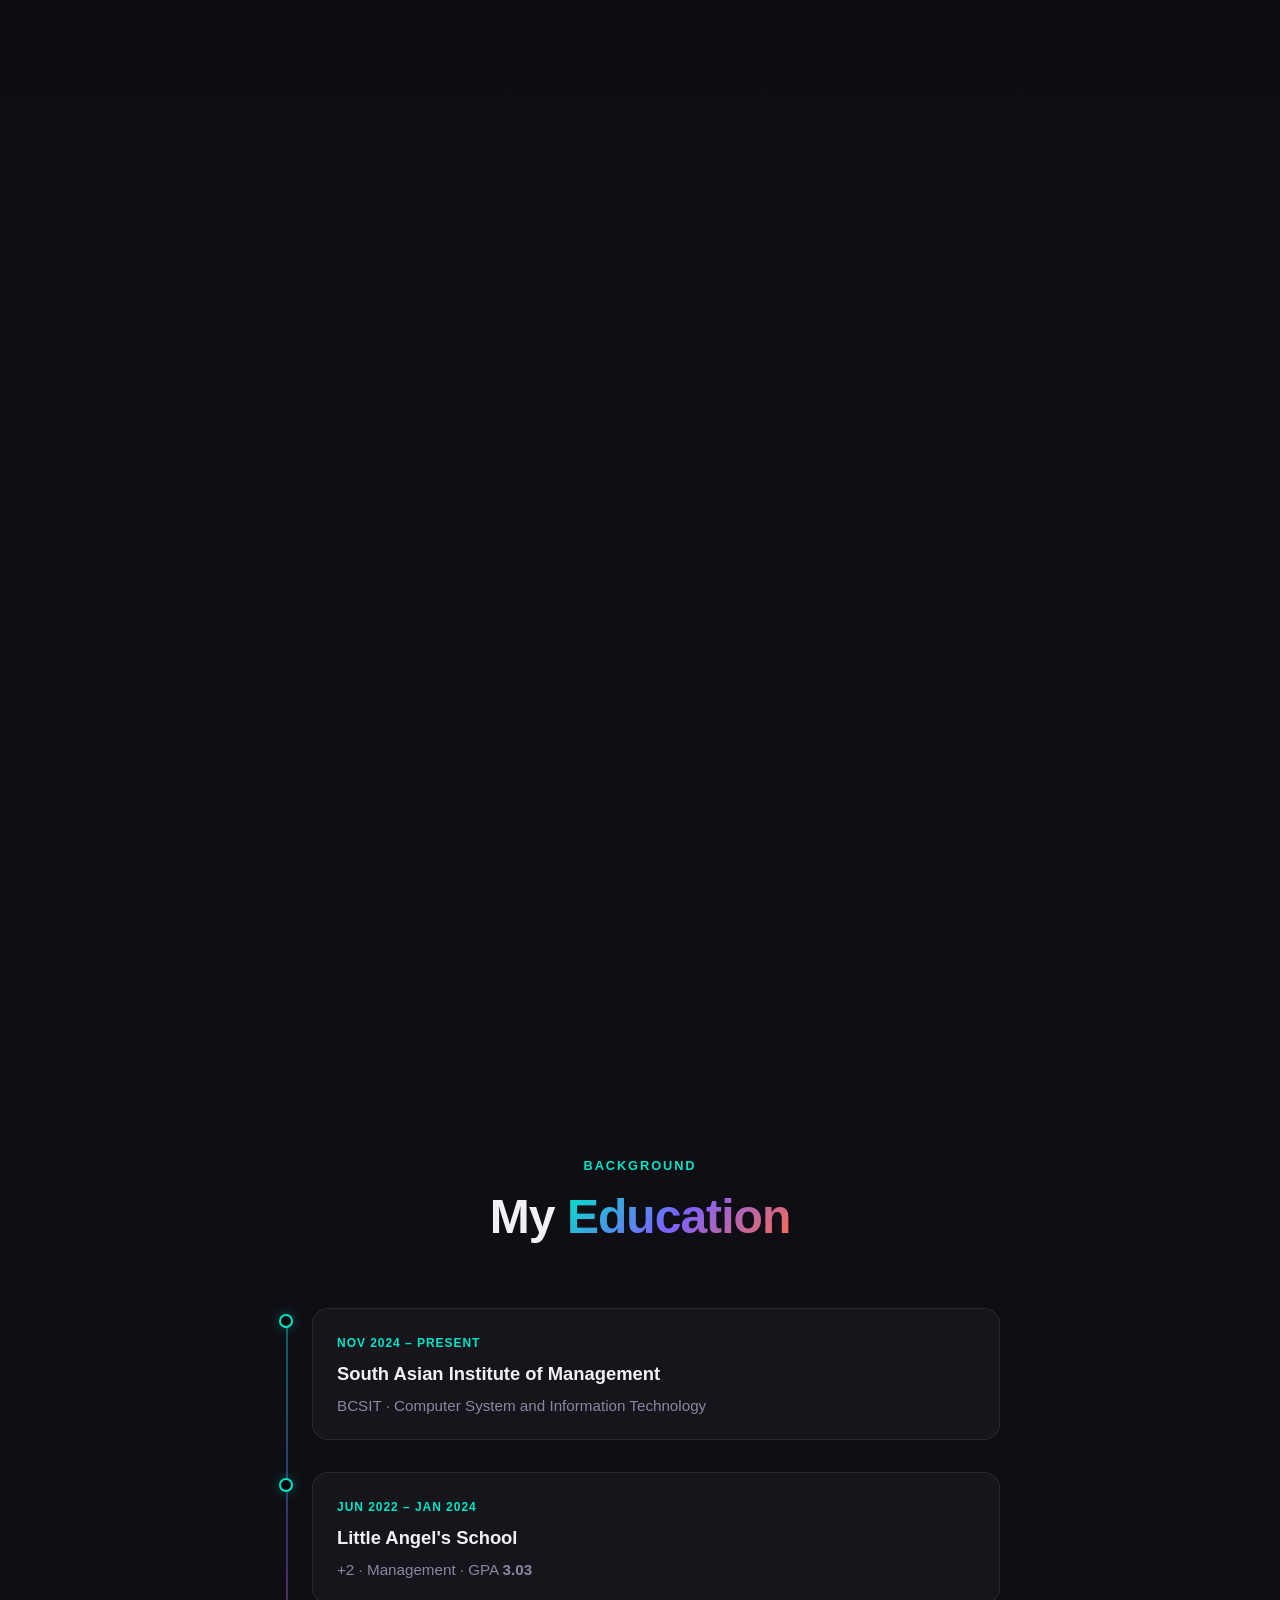
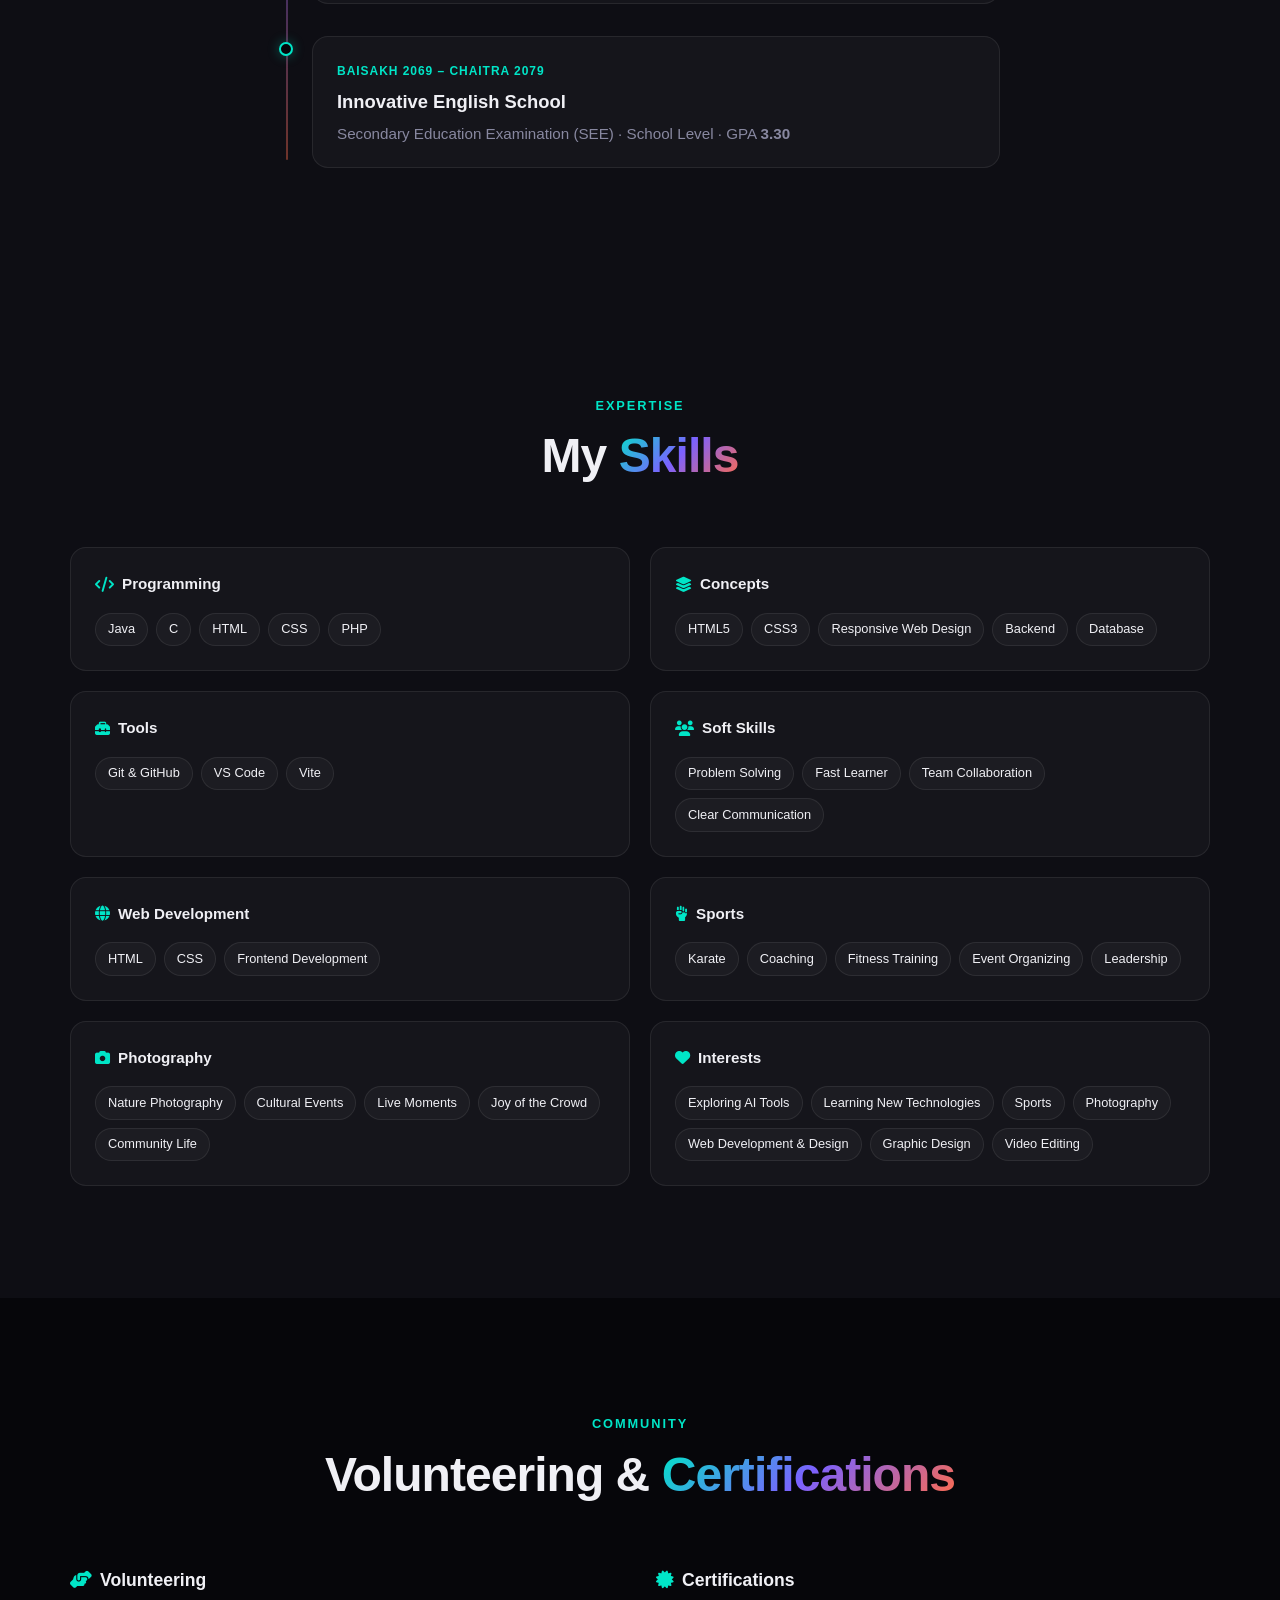
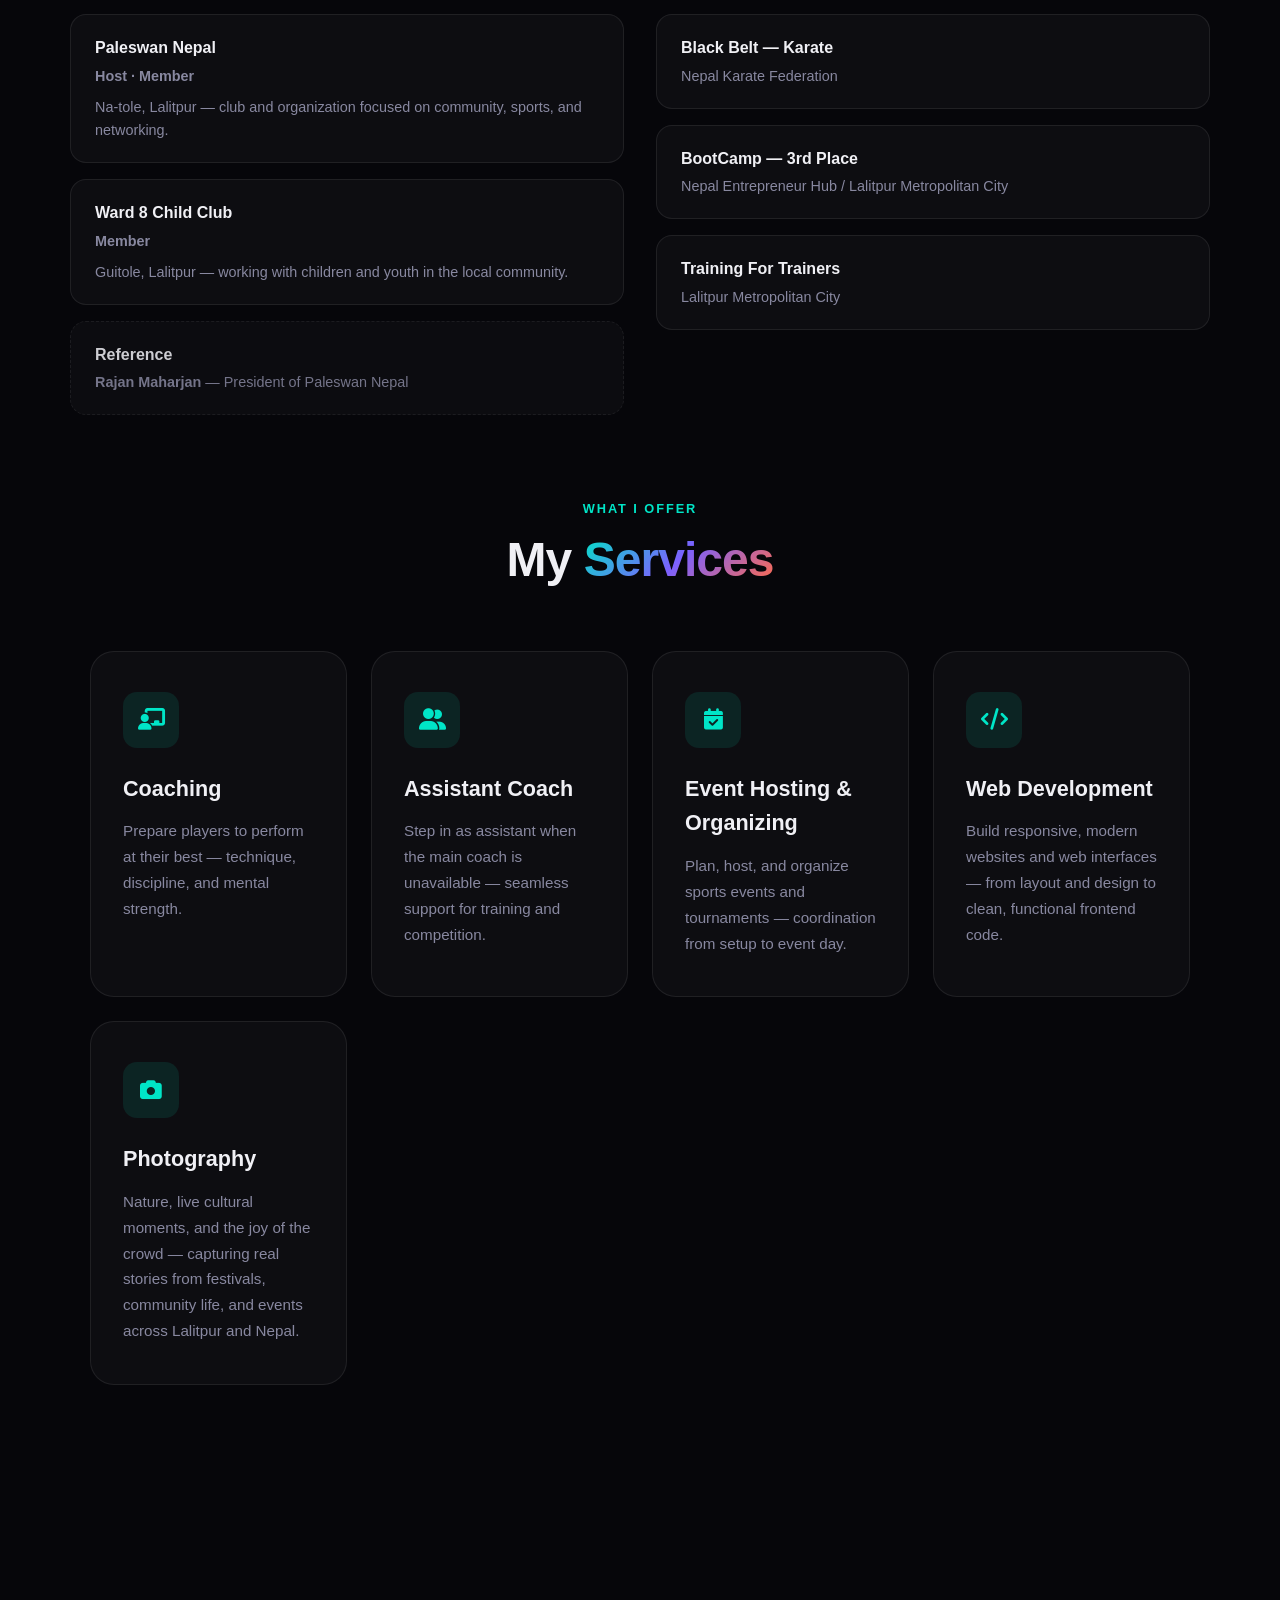
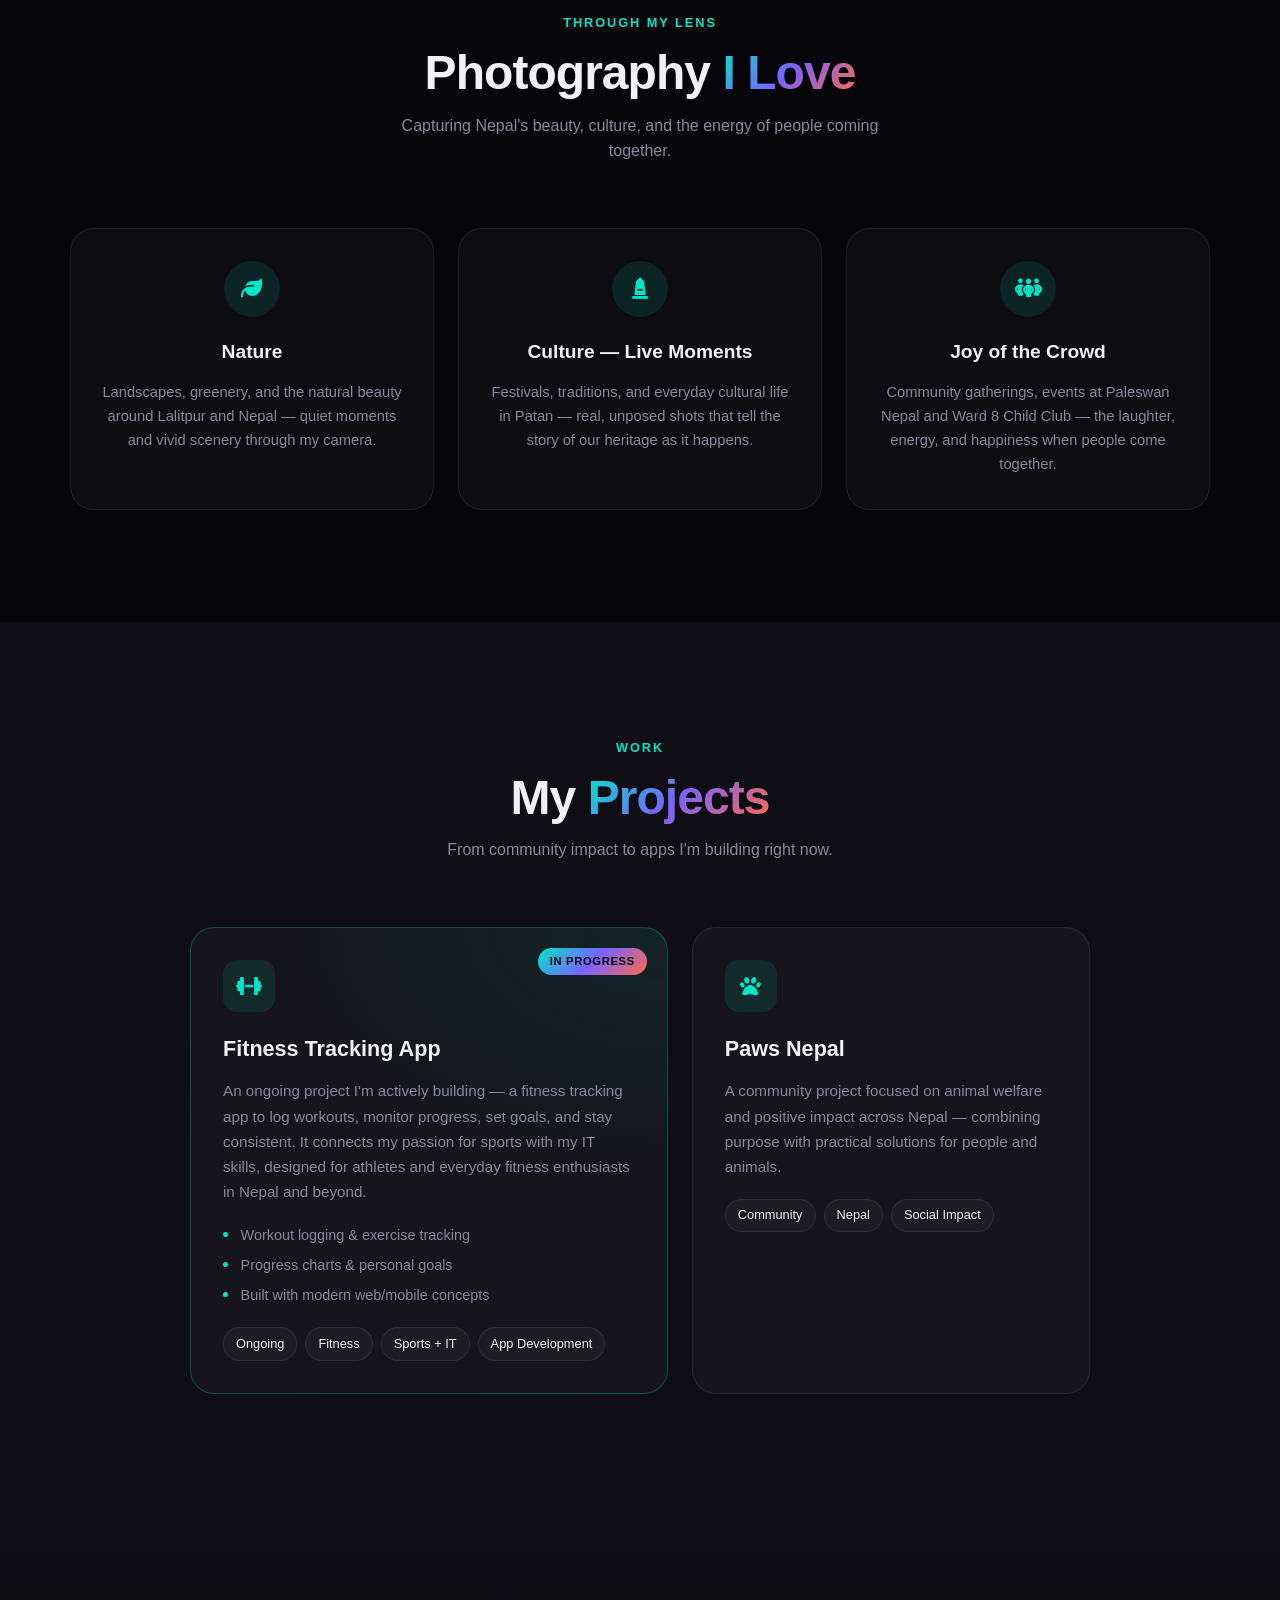
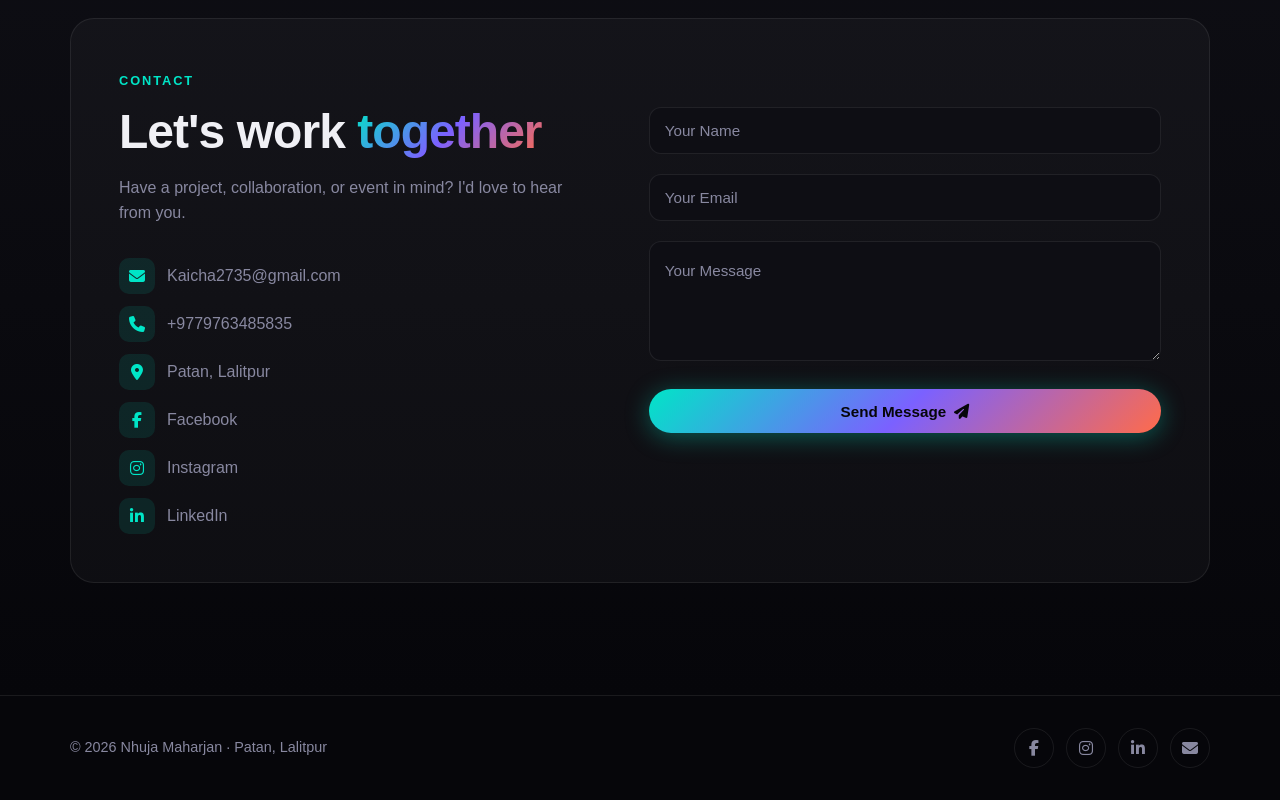
==== commit 7a9b4aec: "4" ====
--- a/index.html
+++ b/index.html
@@ -75,9 +75,7 @@
                 <img src="images/555_8491.JPG" alt="Nhuja Maharjan" class="avatar-img" width="272" height="272">
               </div>
             </div>
-            <div class="floating-card card-1 floating-card-logo">
-              <img src="images/paleswan-logo.png" alt="Paleswan Nepal" class="paleswan-logo paleswan-logo-sm" width="100" height="48">
-            </div>
+            <div class="floating-card card-1"><span>Paleswan Nepal</span></div>
             <div class="floating-card card-2"><i class="fas fa-dumbbell"></i><span>Fitness App</span></div>
             <div class="floating-card card-3"><i class="fas fa-user-tie"></i><span>Host</span></div>
             <div class="floating-card card-4"><i class="fas fa-child"></i><span>Child Club</span></div>
@@ -106,7 +104,7 @@
               Right now I'm developing a <strong>Fitness Tracking App</strong> — blending my love for sports and technology to help people track workouts, progress, and stay consistent. I'm also a <strong>Karate Black Belt</strong> (Nepal Karate Federation), coach, and event organizer who believes discipline on the mat translates to discipline in code.
             </p>
             <p>
-              Rooted in <strong>Patan, Lalitpur</strong>, I'm deeply connected to Nepali culture — fluent in Nepali, Nepal Bhasa, and English. Through <strong>Paleswan Nepal</strong> and <strong>Ward 8 Child Club</strong>, I host events, support youth, and keep our local traditions and community spirit alive.
+              Rooted in <strong>Patan, Lalitpur</strong>, I'm deeply connected to Nepali culture — fluent in Nepali, Nepal Bhasa, and English. Through <strong>Paleswan Nepal</strong> (Na-tole) and <strong>Ward 8 Child Club</strong> (Guitole), I host events, support youth, and capture the spirit of our community through photography.
             </p>
             <div class="lang-tags reveal">
               <span class="lang-label">Languages</span>
@@ -120,9 +118,9 @@
               <span class="stat-number stat-text">BCSIT</span>
               <span class="stat-label">South Asian Institute of Management</span>
             </div>
-            <div class="stat-card stat-card-logo">
-              <img src="images/paleswan-logo.png" alt="Paleswan Nepal" class="paleswan-logo paleswan-logo-stat">
-              <span class="stat-label">Host · Member</span>
+            <div class="stat-card">
+              <span class="stat-number stat-text">Club</span>
+              <span class="stat-label">Paleswan Nepal · Na-tole</span>
             </div>
             <div class="stat-card">
               <span class="stat-number"><i class="fas fa-medal"></i></span>
@@ -171,16 +169,16 @@
               <li>AI tools, web design & video editing</li>
             </ul>
           </article>
-          <article class="passion-card passion-card-culture reveal reveal-delay-2">
-            <img src="images/paleswan-logo.png" alt="Paleswan Nepal" class="paleswan-logo paleswan-logo-passion">
-            <h3>Culture</h3>
-            <p>
-              Born and raised in Patan, Lalitpur, culture isn't something I study — it's something I live. Through Paleswan Nepal and Ward 8 Child Club, I help preserve community values and empower the next generation.
+          <article class="passion-card reveal reveal-delay-2">
+            <div class="passion-icon"><i class="fas fa-landmark"></i></div>
+            <h3>Culture & Photography</h3>
+            <p>
+              Born and raised in Patan, Lalitpur, culture isn't something I study — it's something I live and photograph. I capture nature, live moments of Nepali culture, and the joy of the crowd at festivals and community events.
             </p>
             <ul class="passion-list">
-              <li>Host & Member · Paleswan Nepal, Ila-tole</li>
-              <li>Ward 8 Child Club · Guttole, Lalitpur</li>
-              <li>Nepali, Nepal Bhasa & English</li>
+              <li>Host & Member · Paleswan Nepal, Na-tole</li>
+              <li>Ward 8 Child Club · Guitole, Lalitpur</li>
+              <li>Nature, culture & crowd photography</li>
               <li>Community events & youth engagement</li>
             </ul>
           </article>
@@ -286,11 +284,22 @@
             </div>
           </div>
           <div class="skill-group reveal">
+            <h3><i class="fas fa-camera"></i> Photography</h3>
+            <div class="tag-list">
+              <span class="tag">Nature Photography</span>
+              <span class="tag">Cultural Events</span>
+              <span class="tag">Live Moments</span>
+              <span class="tag">Joy of the Crowd</span>
+              <span class="tag">Community Life</span>
+            </div>
+          </div>
+          <div class="skill-group reveal">
             <h3><i class="fas fa-heart"></i> Interests</h3>
             <div class="tag-list">
               <span class="tag">Exploring AI Tools</span>
               <span class="tag">Learning New Technologies</span>
               <span class="tag">Sports</span>
+              <span class="tag">Photography</span>
               <span class="tag">Web Development & Design</span>
               <span class="tag">Graphic Design</span>
               <span class="tag">Video Editing</span>
@@ -309,15 +318,15 @@
         <div class="dual-grid">
           <div class="dual-col reveal">
             <h3 class="dual-heading"><i class="fas fa-hands-helping"></i> Volunteering</h3>
-            <article class="info-card info-card-brand">
-              <img src="images/paleswan-logo.png" alt="Paleswan Nepal" class="paleswan-logo paleswan-logo-card">
+            <article class="info-card">
+              <h4>Paleswan Nepal</h4>
               <p class="info-role">Host · Member</p>
-              <p>Ila-tole, Lalitpur — club and organization focused on community, sports, and networking.</p>
+              <p>Na-tole, Lalitpur — club and organization focused on community, sports, and networking.</p>
             </article>
             <article class="info-card">
               <h4>Ward 8 Child Club</h4>
               <p class="info-role">Member</p>
-              <p>Guttole, Lalitpur — working with children and youth in the local community.</p>
+              <p>Guitole, Lalitpur — working with children and youth in the local community.</p>
             </article>
             <article class="info-card info-card-muted">
               <h4>Reference</h4>
@@ -345,7 +354,7 @@
           <span class="section-tag">What I Offer</span>
           <h2 class="section-title">My <span class="gradient-text">Services</span></h2>
         </div>
-        <div class="services-grid">
+        <div class="services-grid services-grid-wide">
           <article class="service-card reveal">
             <div class="service-icon"><i class="fas fa-chalkboard-teacher"></i></div>
             <h3>Coaching</h3>
@@ -360,6 +369,43 @@
             <div class="service-icon"><i class="fas fa-calendar-check"></i></div>
             <h3>Event Hosting & Organizing</h3>
             <p>Plan, host, and organize sports events and tournaments — coordination from setup to event day.</p>
+          </article>
+          <article class="service-card reveal">
+            <div class="service-icon"><i class="fas fa-code"></i></div>
+            <h3>Web Development</h3>
+            <p>Build responsive, modern websites and web interfaces — from layout and design to clean, functional frontend code.</p>
+          </article>
+          <article class="service-card reveal reveal-delay">
+            <div class="service-icon"><i class="fas fa-camera"></i></div>
+            <h3>Photography</h3>
+            <p>Nature, live cultural moments, and the joy of the crowd — capturing real stories from festivals, community life, and events across Lalitpur and Nepal.</p>
+          </article>
+        </div>
+      </div>
+    </section>
+
+    <section class="section photography" id="photography">
+      <div class="container">
+        <div class="section-header reveal">
+          <span class="section-tag">Through My Lens</span>
+          <h2 class="section-title">Photography <span class="gradient-text">I Love</span></h2>
+          <p class="section-desc">Capturing Nepal's beauty, culture, and the energy of people coming together.</p>
+        </div>
+        <div class="photo-themes">
+          <article class="photo-theme reveal">
+            <div class="photo-theme-icon"><i class="fas fa-leaf"></i></div>
+            <h3>Nature</h3>
+            <p>Landscapes, greenery, and the natural beauty around Lalitpur and Nepal — quiet moments and vivid scenery through my camera.</p>
+          </article>
+          <article class="photo-theme reveal reveal-delay">
+            <div class="photo-theme-icon"><i class="fas fa-monument"></i></div>
+            <h3>Culture — Live Moments</h3>
+            <p>Festivals, traditions, and everyday cultural life in Patan — real, unposed shots that tell the story of our heritage as it happens.</p>
+          </article>
+          <article class="photo-theme reveal reveal-delay-2">
+            <div class="photo-theme-icon"><i class="fas fa-people-group"></i></div>
+            <h3>Joy of the Crowd</h3>
+            <p>Community gatherings, events at Paleswan Nepal and Ward 8 Child Club — the laughter, energy, and happiness when people come together.</p>
           </article>
         </div>
       </div>
--- a/css/style.css
+++ b/css/style.css
@@ -506,55 +506,6 @@
   font-size: 0.95rem;
 }
 
-.floating-card-logo {
-  padding: 0.45rem 0.65rem;
-}
-
-.floating-card-logo .paleswan-logo-sm {
-  width: auto;
-  height: 34px;
-  display: block;
-}
-
-/* Paleswan brand logo */
-.paleswan-logo {
-  object-fit: contain;
-  display: block;
-}
-
-.paleswan-logo-stat {
-  height: 40px;
-  width: auto;
-  margin: 0 auto 0.5rem;
-}
-
-.paleswan-logo-card {
-  height: 52px;
-  width: auto;
-  margin-bottom: 0.75rem;
-}
-
-.paleswan-logo-passion {
-  height: 48px;
-  width: auto;
-  margin-bottom: 1.25rem;
-}
-
-.stat-card-logo {
-  display: flex;
-  flex-direction: column;
-  align-items: center;
-  text-align: center;
-}
-
-.stat-card-logo .stat-label {
-  margin-top: 0.15rem;
-}
-
-.info-card-brand {
-  text-align: left;
-}
-
 .card-1 { top: 4%; right: -4%; animation-delay: 0s; }
 .card-2 { top: 38%; left: -14%; animation-delay: -1s; }
 .card-3 { top: 6%; left: -10%; animation-delay: -2s; }
@@ -736,6 +687,12 @@
   display: grid;
   grid-template-columns: repeat(3, 1fr);
   gap: 1.5rem;
+}
+
+.services-grid-wide {
+  grid-template-columns: repeat(auto-fill, minmax(220px, 1fr));
+  max-width: 1100px;
+  margin: 0 auto;
 }
 
 .service-card {
@@ -1087,10 +1044,6 @@
     padding: 0.5rem 0.75rem;
   }
 
-  .floating-card-logo .paleswan-logo-sm {
-    height: 28px;
-  }
-
   .card-1 { top: 2%; right: -8%; }
   .card-2 { top: 36%; left: -18%; }
   .card-3 { top: 4%; left: -14%; }
@@ -1456,6 +1409,58 @@
   margin-bottom: 1.25rem;
 }
 
+/* ─── Photography themes ─── */
+.photography {
+  background: var(--bg);
+}
+
+.photo-themes {
+  display: grid;
+  grid-template-columns: repeat(3, 1fr);
+  gap: 1.5rem;
+}
+
+.photo-theme {
+  padding: 2rem 1.75rem;
+  background: var(--bg-card);
+  border: 1px solid var(--border);
+  border-radius: var(--radius-lg);
+  transition: var(--transition);
+  text-align: center;
+}
+
+.photo-theme:hover {
+  transform: translateY(-6px);
+  border-color: rgba(0, 229, 199, 0.3);
+  box-shadow: 0 20px 40px rgba(0, 0, 0, 0.25);
+}
+
+.photo-theme-icon {
+  width: 56px;
+  height: 56px;
+  margin: 0 auto 1.25rem;
+  display: flex;
+  align-items: center;
+  justify-content: center;
+  background: rgba(0, 229, 199, 0.1);
+  border-radius: 50%;
+  font-size: 1.35rem;
+  color: var(--accent);
+}
+
+.photo-theme h3 {
+  font-family: var(--font-display);
+  font-size: 1.2rem;
+  font-weight: 700;
+  margin-bottom: 0.75rem;
+}
+
+.photo-theme p {
+  color: var(--text-muted);
+  font-size: 0.92rem;
+  line-height: 1.65;
+}
+
 .section-header-spaced {
   margin-top: 4rem;
 }
@@ -1540,7 +1545,8 @@
 
 @media (max-width: 1024px) {
   .passion-grid,
-  .projects-grid-wide {
+  .projects-grid-wide,
+  .photo-themes {
     grid-template-columns: 1fr;
   }
 
